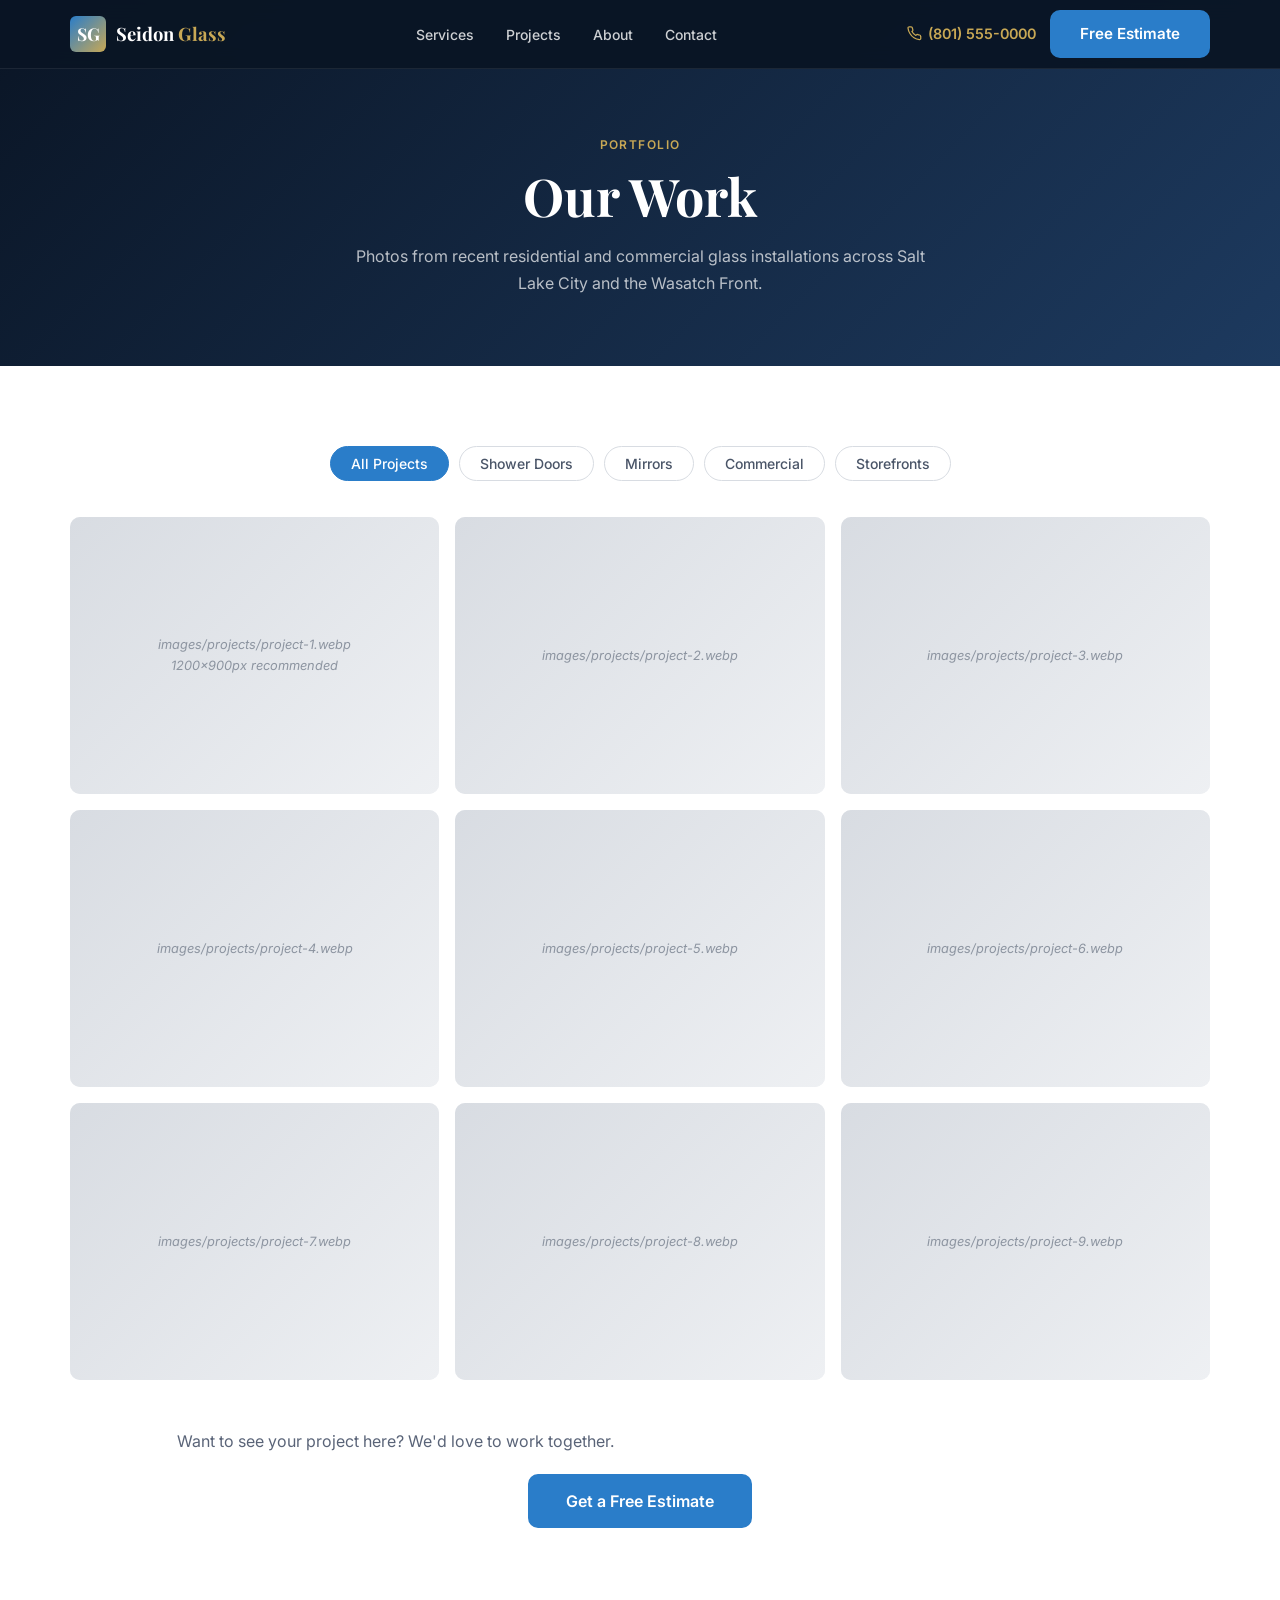
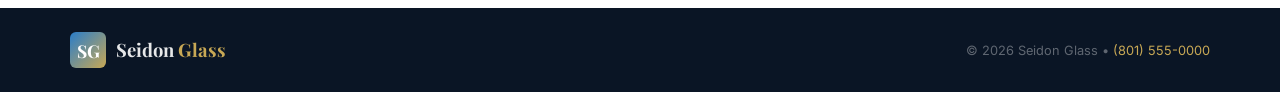
==== projects/index.html @ 1da5432d "reconnect repot" ====
<!DOCTYPE html>
<html lang="en">
<head>
  <meta charset="UTF-8">
  <meta name="viewport" content="width=device-width, initial-scale=1.0">
  <title>Project Gallery | Glass Installation Photos | Seidon Glass Salt Lake City</title>
  <meta name="description" content="Browse Seidon Glass project photos — frameless shower doors, mirrors, commercial glazing, and storefront installations across Salt Lake City and the Wasatch Front.">
  <link rel="canonical" href="https://www.seidonglass.com/projects/">
  <link rel="preconnect" href="https://fonts.googleapis.com">
  <link rel="preconnect" href="https://fonts.gstatic.com" crossorigin>
  <link href="https://fonts.googleapis.com/css2?family=Playfair+Display:wght@700&family=Inter:wght@400;500;600&display=swap" rel="stylesheet">
  <link rel="stylesheet" href="../css/style.css">
  <style>
    .filter-bar {
      display: flex;
      flex-wrap: wrap;
      gap: 10px;
      margin-bottom: 36px;
      justify-content: center;
    }
    .filter-btn {
      padding: 8px 20px;
      border-radius: 40px;
      border: 1.5px solid var(--gray-200);
      background: transparent;
      font-family: var(--font-body);
      font-size: .875rem;
      font-weight: 500;
      color: var(--gray-600);
      cursor: pointer;
      transition: all .2s;
    }
    .filter-btn.active,
    .filter-btn:hover {
      background: var(--sky);
      border-color: var(--sky);
      color: var(--white);
    }
    .gallery-page-item .gallery-placeholder {
      position: absolute;
      inset: 0;
      background: linear-gradient(135deg, var(--gray-200) 0%, var(--gray-100) 100%);
      display: flex;
      align-items: center;
      justify-content: center;
      color: var(--gray-400);
      font-size: .8rem;
      font-style: italic;
      text-align: center;
      padding: 8px;
    }
    .gallery-page-item { position: relative; }
    .gallery-page-item:hover .gallery-page-overlay { opacity: 1; }
    .gallery-page-overlay {
      position: absolute;
      inset: 0;
      background: linear-gradient(to top, rgba(10,21,37,.75) 0%, transparent 60%);
      opacity: 0;
      transition: opacity .3s;
      display: flex;
      flex-direction: column;
      justify-content: flex-end;
      padding: 16px;
    }
    .gallery-page-overlay strong {
      color: var(--white);
      font-size: .9rem;
      display: block;
    }
    .gallery-page-overlay span {
      color: rgba(255,255,255,.65);
      font-size: .78rem;
    }
  </style>
</head>
<body>

  <header id="header">
    <div class="container">
      <nav class="nav-inner">
        <a href="../index.html" class="logo" aria-label="Seidon Glass Home">
          <div class="logo-mark">SG</div>
          <span class="logo-text">Seidon <span>Glass</span></span>
        </a>
        <ul class="nav-links" role="list">
          <li><a href="../services/index.html">Services</a></li>
          <li><a href="index.html">Projects</a></li>
          <li><a href="../about.html">About</a></li>
          <li><a href="../contact.html">Contact</a></li>
        </ul>
        <div class="nav-cta">
          <a class="nav-phone" href="tel:8015550000">
            <svg viewBox="0 0 24 24" fill="none" stroke="currentColor" stroke-width="2" stroke-linecap="round" stroke-linejoin="round" aria-hidden="true"><path d="M22 16.92v3a2 2 0 01-2.18 2 19.79 19.79 0 01-8.63-3.07A19.5 19.5 0 014.69 12a19.79 19.79 0 01-3.07-8.67A2 2 0 013.6 1.27h3a2 2 0 012 1.72c.127.96.362 1.903.7 2.81a2 2 0 01-.45 2.11L7.91 8.81a16 16 0 006.29 6.29l.91-.95a2 2 0 012.11-.45c.907.338 1.85.573 2.81.7a2 2 0 011.72 2.02z"/></svg>
            (801) 555-0000
          </a>
          <a href="../index.html#estimate" class="btn btn-primary">Free Estimate</a>
        </div>
        <button class="hamburger" aria-label="Open menu"><span></span><span></span><span></span></button>
      </nav>
      <nav class="mobile-menu" aria-label="Mobile navigation">
        <a href="../services/index.html">Services</a>
        <a href="index.html">Projects</a>
        <a href="../about.html">About</a>
        <a href="../contact.html">Contact</a>
        <a href="tel:8015550000" class="btn btn-gold">(801) 555-0000</a>
        <a href="../index.html#estimate" class="btn btn-primary">Request Free Estimate</a>
      </nav>
    </div>
  </header>

  <section class="page-hero">
    <div class="container">
      <span class="eyebrow">Portfolio</span>
      <h1>Our Work</h1>
      <p>Photos from recent residential and commercial glass installations across Salt Lake City and the Wasatch Front.</p>
    </div>
  </section>

  <section class="section">
    <div class="container">

      <!-- Filter buttons — add JS to filter by category if desired -->
      <div class="filter-bar" role="group" aria-label="Filter projects by type">
        <button class="filter-btn active">All Projects</button>
        <button class="filter-btn">Shower Doors</button>
        <button class="filter-btn">Mirrors</button>
        <button class="filter-btn">Commercial</button>
        <button class="filter-btn">Storefronts</button>
      </div>

      <!--
        HOW TO ADD PHOTOS:
        1. Take good photos of your completed work (natural light, landscape orientation)
        2. Resize to max 1200px wide and save as .webp (free tool: squoosh.app)
        3. Drop files into images/projects/ folder
        4. Replace the <div class="gallery-placeholder"> inside each .gallery-page-item
           with: <img src="../images/projects/your-photo.webp" alt="Descriptive alt text" loading="lazy">
        5. Update the overlay text with the project name and location
      -->

      <div class="gallery-page-grid">

        <div class="gallery-page-item">
          <div class="gallery-placeholder">images/projects/project-1.webp<br>1200×900px recommended</div>
          <div class="gallery-page-overlay">
            <strong>Frameless Shower — New Build</strong>
            <span>Sandy, UT</span>
          </div>
        </div>

        <div class="gallery-page-item">
          <div class="gallery-placeholder">images/projects/project-2.webp</div>
          <div class="gallery-page-overlay">
            <strong>Commercial Storefront</strong>
            <span>Salt Lake City, UT</span>
          </div>
        </div>

        <div class="gallery-page-item">
          <div class="gallery-placeholder">images/projects/project-3.webp</div>
          <div class="gallery-page-overlay">
            <strong>Vanity Mirror Installation</strong>
            <span>Draper, UT</span>
          </div>
        </div>

        <div class="gallery-page-item">
          <div class="gallery-placeholder">images/projects/project-4.webp</div>
          <div class="gallery-page-overlay">
            <strong>Semi-Frameless Enclosure</strong>
            <span>South Jordan, UT</span>
          </div>
        </div>

        <div class="gallery-page-item">
          <div class="gallery-placeholder">images/projects/project-5.webp</div>
          <div class="gallery-page-overlay">
            <strong>Office Glass Partition</strong>
            <span>Murray, UT</span>
          </div>
        </div>

        <div class="gallery-page-item">
          <div class="gallery-placeholder">images/projects/project-6.webp</div>
          <div class="gallery-page-overlay">
            <strong>Window Replacement</strong>
            <span>West Valley City, UT</span>
          </div>
        </div>

        <div class="gallery-page-item">
          <div class="gallery-placeholder">images/projects/project-7.webp</div>
          <div class="gallery-page-overlay">
            <strong>Neo-Angle Shower</strong>
            <span>Midvale, UT</span>
          </div>
        </div>

        <div class="gallery-page-item">
          <div class="gallery-placeholder">images/projects/project-8.webp</div>
          <div class="gallery-page-overlay">
            <strong>Production Home Mirrors</strong>
            <span>Herriman, UT</span>
          </div>
        </div>

        <div class="gallery-page-item">
          <div class="gallery-placeholder">images/projects/project-9.webp</div>
          <div class="gallery-page-overlay">
            <strong>Retail Entrance Glazing</strong>
            <span>Salt Lake City, UT</span>
          </div>
        </div>

      </div>

      <div style="text-align: center; margin-top: 48px;">
        <p style="color: var(--text-muted); margin-bottom: 20px;">Want to see your project here? We'd love to work together.</p>
        <a href="../index.html#estimate" class="btn btn-primary btn-lg">Get a Free Estimate</a>
      </div>

    </div>
  </section>

  <footer>
    <div class="container">
      <div class="footer-bottom" style="padding: 24px 0; border: none;">
        <a href="../index.html" class="logo">
          <div class="logo-mark">SG</div>
          <span class="logo-text" style="color:rgba(255,255,255,.9);">Seidon <span>Glass</span></span>
        </a>
        <span style="color:rgba(255,255,255,.35);">&copy; <script>document.write(new Date().getFullYear())</script> Seidon Glass &bull; <a href="tel:8015550000" style="color:var(--gold)">(801) 555-0000</a></span>
      </div>
    </div>
  </footer>

  <div class="sticky-cta">
    <a href="tel:8015550000" class="cta-call">Call Now</a>
    <a href="../index.html#estimate" class="cta-quote">Free Estimate</a>
  </div>

  <script src="../js/main.js" defer></script>
</body>
</html>
---- css/style.css ----
/* =============================================
   SEIDON GLASS — style.css
   Edit variables at the top to change colors/fonts globally
   ============================================= */

/* --- DESIGN TOKENS --- */
:root {
  --navy:       #0f1f35;
  --navy-dark:  #0a1525;
  --steel:      #1d3a5f;
  --sky:        #2a7dc9;
  --sky-light:  #e8f2fc;
  --gold:       #c8a855;
  --gold-light: #f5eed9;
  --white:      #ffffff;
  --off-white:  #f7f8fa;
  --gray-100:   #eef0f3;
  --gray-200:   #d8dce2;
  --gray-400:   #8c94a0;
  --gray-600:   #4a5568;
  --gray-800:   #1a202c;
  --text:       #1a202c;
  --text-muted: #5a6478;

  --font-heading: 'Playfair Display', Georgia, serif;
  --font-body:    'Inter', system-ui, sans-serif;

  --shadow-sm: 0 1px 3px rgba(0,0,0,.08), 0 1px 2px rgba(0,0,0,.06);
  --shadow-md: 0 4px 16px rgba(0,0,0,.10);
  --shadow-lg: 0 8px 32px rgba(0,0,0,.14);

  --radius-sm: 6px;
  --radius:    10px;
  --radius-lg: 16px;

  --max-w: 1180px;
  --section-pad: 80px;
}

/* --- RESET & BASE --- */
*, *::before, *::after { box-sizing: border-box; margin: 0; padding: 0; }
html { scroll-behavior: smooth; font-size: 16px; }
body {
  font-family: var(--font-body);
  color: var(--text);
  background: var(--white);
  line-height: 1.65;
  -webkit-font-smoothing: antialiased;
}
img { display: block; max-width: 100%; }
a { color: inherit; text-decoration: none; }
ul { list-style: none; }

/* --- TYPOGRAPHY --- */
h1,h2,h3,h4 { font-family: var(--font-heading); line-height: 1.2; }
h1 { font-size: clamp(2rem, 5vw, 3.25rem); }
h2 { font-size: clamp(1.6rem, 3.5vw, 2.4rem); }
h3 { font-size: clamp(1.15rem, 2.5vw, 1.4rem); }
p  { max-width: 65ch; }

/* --- LAYOUT HELPERS --- */
.container { width: 100%; max-width: var(--max-w); margin: 0 auto; padding: 0 20px; }
.section    { padding: var(--section-pad) 0; }
.section-alt { background: var(--off-white); }
.text-center { text-align: center; }
.text-center p { margin: 0 auto; }

.eyebrow {
  display: inline-block;
  font-family: var(--font-body);
  font-size: .75rem;
  font-weight: 600;
  letter-spacing: .12em;
  text-transform: uppercase;
  color: var(--sky);
  margin-bottom: 10px;
}

.section-title { margin-bottom: 14px; }
.section-intro  { color: var(--text-muted); font-size: 1.05rem; margin-bottom: 48px; }

/* --- BUTTONS --- */
.btn {
  display: inline-flex;
  align-items: center;
  gap: 8px;
  font-family: var(--font-body);
  font-size: .95rem;
  font-weight: 600;
  padding: 14px 28px;
  border-radius: var(--radius);
  cursor: pointer;
  transition: all .2s ease;
  border: 2px solid transparent;
  line-height: 1;
  white-space: nowrap;
}
.btn-primary {
  background: var(--sky);
  color: var(--white);
  border-color: var(--sky);
}
.btn-primary:hover {
  background: #1f6bb0;
  border-color: #1f6bb0;
  transform: translateY(-1px);
  box-shadow: var(--shadow-md);
}
.btn-outline {
  background: transparent;
  color: var(--white);
  border-color: rgba(255,255,255,.6);
}
.btn-outline:hover {
  background: rgba(255,255,255,.12);
  border-color: var(--white);
}
.btn-gold {
  background: var(--gold);
  color: var(--navy-dark);
  border-color: var(--gold);
}
.btn-gold:hover {
  background: #b8943a;
  border-color: #b8943a;
  transform: translateY(-1px);
  box-shadow: var(--shadow-md);
}
.btn-lg { padding: 17px 36px; font-size: 1rem; }

/* --- HEADER / NAV --- */
#header {
  position: fixed;
  top: 0; left: 0; right: 0;
  z-index: 1000;
  background: rgba(10,21,37,.96);
  backdrop-filter: blur(10px);
  border-bottom: 1px solid rgba(255,255,255,.08);
  transition: box-shadow .3s;
}
#header.scrolled { box-shadow: var(--shadow-lg); }

.nav-inner {
  display: flex;
  align-items: center;
  justify-content: space-between;
  height: 68px;
  gap: 24px;
}

.logo {
  display: flex;
  align-items: center;
  gap: 10px;
  flex-shrink: 0;
}
.logo-mark {
  width: 36px; height: 36px;
  background: linear-gradient(135deg, var(--sky) 0%, var(--gold) 100%);
  border-radius: var(--radius-sm);
  display: flex;
  align-items: center;
  justify-content: center;
  font-family: var(--font-heading);
  font-size: 1.1rem;
  font-weight: 700;
  color: var(--white);
}
.logo-text {
  font-family: var(--font-heading);
  font-size: 1.15rem;
  color: var(--white);
  font-weight: 700;
}
.logo-text span { color: var(--gold); }

.nav-links {
  display: flex;
  align-items: center;
  gap: 4px;
}
.nav-links a {
  color: rgba(255,255,255,.8);
  font-size: .875rem;
  font-weight: 500;
  padding: 8px 14px;
  border-radius: var(--radius-sm);
  transition: color .2s, background .2s;
}
.nav-links a:hover { color: var(--white); background: rgba(255,255,255,.08); }

.nav-cta {
  display: flex;
  align-items: center;
  gap: 14px;
  flex-shrink: 0;
}
.nav-phone {
  color: var(--gold);
  font-weight: 600;
  font-size: .9rem;
  display: flex;
  align-items: center;
  gap: 6px;
}
.nav-phone svg { width: 15px; height: 15px; }

.hamburger {
  display: none;
  background: none;
  border: none;
  cursor: pointer;
  padding: 8px;
  flex-direction: column;
  gap: 5px;
}
.hamburger span {
  display: block;
  width: 24px;
  height: 2px;
  background: var(--white);
  border-radius: 2px;
  transition: all .3s;
}
.hamburger.open span:nth-child(1) { transform: translateY(7px) rotate(45deg); }
.hamburger.open span:nth-child(2) { opacity: 0; }
.hamburger.open span:nth-child(3) { transform: translateY(-7px) rotate(-45deg); }

.mobile-menu {
  display: none;
  flex-direction: column;
  background: var(--navy-dark);
  border-top: 1px solid rgba(255,255,255,.08);
  padding: 16px 20px 24px;
  gap: 4px;
}
.mobile-menu.open { display: flex; }
.mobile-menu a {
  color: rgba(255,255,255,.85);
  font-size: 1rem;
  font-weight: 500;
  padding: 12px 8px;
  border-bottom: 1px solid rgba(255,255,255,.06);
}
.mobile-menu a:last-child { border: none; }
.mobile-menu .btn { margin-top: 12px; justify-content: center; }

/* --- HERO --- */
#hero {
  position: relative;
  min-height: 100svh;
  display: flex;
  align-items: center;
  overflow: hidden;
  background: var(--navy-dark);
}

.hero-bg {
  position: absolute;
  inset: 0;
  background:
    linear-gradient(
      135deg,
      rgba(10,21,37,.95) 0%,
      rgba(15,31,53,.75) 45%,
      rgba(10,21,37,.50) 100%
    );
  z-index: 1;
}
.hero-bg-img {
  position: absolute;
  inset: 0;
  background-image: url('../images/hero.webp');
  background-size: cover;
  background-position: 40% 35%;
}
/* Fallback gradient if no hero image is uploaded yet */
.hero-bg-img.no-image {
  background: linear-gradient(135deg, var(--navy-dark) 0%, var(--steel) 100%);
}
/* Decorative glass-reflection lines */
.hero-bg::after {
  content: '';
  position: absolute;
  inset: 0;
  background:
    repeating-linear-gradient(
      -55deg,
      transparent,
      transparent 120px,
      rgba(42,125,201,.04) 120px,
      rgba(42,125,201,.04) 122px
    );
}

.hero-content {
  position: relative;
  z-index: 2;
  padding: 120px 0 80px;
  width: 100%;
}

.hero-badge {
  display: inline-flex;
  align-items: center;
  gap: 8px;
  background: rgba(42,125,201,.2);
  border: 1px solid rgba(42,125,201,.4);
  color: #80bdf0;
  font-size: .78rem;
  font-weight: 600;
  letter-spacing: .1em;
  text-transform: uppercase;
  padding: 6px 14px;
  border-radius: 40px;
  margin-bottom: 24px;
}
.hero-badge-dot {
  width: 6px; height: 6px;
  background: var(--sky);
  border-radius: 50%;
  animation: pulse 2s ease-in-out infinite;
}
@keyframes pulse { 0%,100% { opacity:1; } 50% { opacity:.4; } }

.hero-headline {
  color: var(--white);
  margin-bottom: 20px;
  max-width: 720px;
}
.hero-headline em {
  font-style: normal;
  background: linear-gradient(90deg, var(--sky) 0%, var(--gold) 100%);
  -webkit-background-clip: text;
  -webkit-text-fill-color: transparent;
  background-clip: text;
}

.hero-sub {
  color: rgba(255,255,255,.72);
  font-size: 1.1rem;
  max-width: 560px;
  margin-bottom: 36px;
  line-height: 1.7;
}

.hero-actions {
  display: flex;
  flex-wrap: wrap;
  gap: 14px;
  margin-bottom: 56px;
}

.hero-trust {
  display: flex;
  flex-wrap: wrap;
  gap: 28px;
  align-items: center;
}
.trust-item {
  display: flex;
  align-items: center;
  gap: 8px;
  color: rgba(255,255,255,.65);
  font-size: .85rem;
}
.trust-item svg { width: 16px; height: 16px; color: var(--gold); flex-shrink: 0; }
.trust-divider { width: 1px; height: 20px; background: rgba(255,255,255,.2); }

/* --- SERVICES GRID --- */
.services-grid {
  display: grid;
  grid-template-columns: repeat(auto-fit, minmax(280px, 1fr));
  gap: 24px;
}

.service-card {
  background: var(--white);
  border: 1px solid var(--gray-200);
  border-radius: var(--radius-lg);
  padding: 32px 28px;
  transition: all .25s ease;
  position: relative;
  overflow: hidden;
}
.service-card::before {
  content: '';
  position: absolute;
  top: 0; left: 0; right: 0;
  height: 3px;
  background: linear-gradient(90deg, var(--sky), var(--gold));
  transform: scaleX(0);
  transform-origin: left;
  transition: transform .3s ease;
}
.service-card:hover {
  border-color: var(--sky);
  box-shadow: var(--shadow-md);
  transform: translateY(-3px);
}
.service-card:hover::before { transform: scaleX(1); }

.service-icon {
  width: 52px; height: 52px;
  background: var(--sky-light);
  border-radius: var(--radius);
  display: flex;
  align-items: center;
  justify-content: center;
  margin-bottom: 20px;
}
.service-icon svg { width: 26px; height: 26px; color: var(--sky); }

.service-card h3 { margin-bottom: 10px; color: var(--navy); }
.service-card p  { font-size: .92rem; color: var(--text-muted); margin-bottom: 20px; max-width: 100%; }
.service-link {
  font-size: .875rem;
  font-weight: 600;
  color: var(--sky);
  display: inline-flex;
  align-items: center;
  gap: 5px;
  transition: gap .2s;
}
.service-link:hover { gap: 9px; }
.service-link svg { width: 14px; height: 14px; }

/* --- SOCIAL PROOF / TRUST BAR --- */
.trust-bar {
  background: var(--navy);
  padding: 48px 0;
}
.trust-stats {
  display: grid;
  grid-template-columns: repeat(auto-fit, minmax(160px, 1fr));
  gap: 20px;
  text-align: center;
}
.stat-number {
  font-family: var(--font-heading);
  font-size: 2.6rem;
  color: var(--gold);
  line-height: 1;
  margin-bottom: 6px;
}
.stat-label {
  font-size: .82rem;
  font-weight: 500;
  letter-spacing: .06em;
  text-transform: uppercase;
  color: rgba(255,255,255,.6);
}
.stat-divider { width: 1px; background: rgba(255,255,255,.12); }

/* --- WHY CHOOSE US --- */
.why-grid {
  display: grid;
  grid-template-columns: 1fr 1fr;
  gap: 48px;
  align-items: center;
}
.why-image {
  border-radius: var(--radius-lg);
  overflow: hidden;
  box-shadow: var(--shadow-lg);
  background: var(--gray-100);
  aspect-ratio: 4/3;
  position: relative;
}
.why-image-placeholder {
  position: absolute;
  inset: 0;
  background: linear-gradient(135deg, var(--steel) 0%, var(--navy) 100%);
  display: flex;
  align-items: center;
  justify-content: center;
  color: rgba(255,255,255,.3);
  font-size: .85rem;
  font-style: italic;
}
.why-list { display: flex; flex-direction: column; gap: 24px; }
.why-item { display: flex; gap: 16px; align-items: flex-start; }
.why-item-icon {
  width: 44px; height: 44px;
  background: var(--sky-light);
  border-radius: var(--radius);
  display: flex;
  align-items: center;
  justify-content: center;
  flex-shrink: 0;
}
.why-item-icon svg { width: 22px; height: 22px; color: var(--sky); }
.why-item h4 { font-family: var(--font-heading); margin-bottom: 4px; font-size: 1rem; color: var(--navy); }
.why-item p  { font-size: .9rem; color: var(--text-muted); max-width: 100%; }

/* --- PROJECT GALLERY PREVIEW --- */
.gallery-grid {
  display: grid;
  grid-template-columns: repeat(3, 1fr);
  grid-template-rows: auto auto;
  gap: 12px;
}
.gallery-item {
  border-radius: var(--radius);
  overflow: hidden;
  background: var(--gray-200);
  aspect-ratio: 4/3;
  position: relative;
}
.gallery-item:first-child {
  grid-column: span 2;
  aspect-ratio: 16/9;
}
.gallery-item img {
  width: 100%; height: 100%;
  object-fit: cover;
  transition: transform .5s ease;
}
.gallery-item:hover img { transform: scale(1.04); }
.gallery-overlay {
  position: absolute;
  inset: 0;
  background: linear-gradient(to top, rgba(10,21,37,.7) 0%, transparent 50%);
  opacity: 0;
  transition: opacity .3s;
  display: flex;
  align-items: flex-end;
  padding: 16px;
}
.gallery-item:hover .gallery-overlay { opacity: 1; }
.gallery-overlay span {
  color: var(--white);
  font-size: .85rem;
  font-weight: 500;
}
/* Placeholder for gallery items without real photos */
.gallery-placeholder {
  position: absolute;
  inset: 0;
  background: linear-gradient(135deg, var(--gray-200) 0%, var(--gray-100) 100%);
  display: flex;
  align-items: center;
  justify-content: center;
  color: var(--gray-400);
  font-size: .8rem;
  font-style: italic;
}

/* --- TESTIMONIALS --- */
.testimonials-grid {
  display: grid;
  grid-template-columns: repeat(auto-fit, minmax(300px, 1fr));
  gap: 24px;
}
.testimonial-card {
  background: var(--white);
  border: 1px solid var(--gray-200);
  border-radius: var(--radius-lg);
  padding: 28px 26px;
  position: relative;
}
.testimonial-card::before {
  content: '"';
  position: absolute;
  top: 16px; right: 22px;
  font-family: var(--font-heading);
  font-size: 5rem;
  line-height: 1;
  color: var(--sky-light);
}
.stars {
  display: flex;
  gap: 3px;
  margin-bottom: 14px;
}
.stars svg { width: 16px; height: 16px; color: var(--gold); fill: var(--gold); }
.testimonial-text {
  font-size: .95rem;
  color: var(--gray-600);
  line-height: 1.7;
  margin-bottom: 20px;
  font-style: italic;
}
.testimonial-author {
  display: flex;
  align-items: center;
  gap: 12px;
}
.author-avatar {
  width: 42px; height: 42px;
  border-radius: 50%;
  background: var(--sky-light);
  display: flex;
  align-items: center;
  justify-content: center;
  font-family: var(--font-heading);
  font-size: .95rem;
  font-weight: 700;
  color: var(--steel);
  flex-shrink: 0;
}
.author-name  { font-weight: 600; font-size: .9rem; color: var(--navy); }
.author-title { font-size: .8rem; color: var(--text-muted); }

/* --- CTA BANNER --- */
.cta-section {
  background: linear-gradient(135deg, var(--navy) 0%, var(--steel) 100%);
  padding: 80px 0;
  text-align: center;
  position: relative;
  overflow: hidden;
}
.cta-section::before {
  content: '';
  position: absolute;
  inset: 0;
  background: repeating-linear-gradient(
    -55deg,
    transparent,
    transparent 80px,
    rgba(255,255,255,.015) 80px,
    rgba(255,255,255,.015) 81px
  );
}
.cta-section h2 { color: var(--white); margin-bottom: 14px; position: relative; z-index: 1; }
.cta-section p  { color: rgba(255,255,255,.7); max-width: 540px; margin: 0 auto 36px; position: relative; z-index: 1; }
.cta-actions {
  display: flex;
  justify-content: center;
  flex-wrap: wrap;
  gap: 14px;
  position: relative;
  z-index: 1;
}

/* --- CONTACT FORM --- */
.contact-grid {
  display: grid;
  grid-template-columns: 1fr 1.4fr;
  gap: 56px;
  align-items: start;
}
.contact-info { display: flex; flex-direction: column; gap: 28px; }
.contact-info h2 { margin-bottom: 4px; }
.contact-info > p { color: var(--text-muted); }
.contact-detail {
  display: flex;
  align-items: flex-start;
  gap: 14px;
}
.contact-detail-icon {
  width: 44px; height: 44px;
  background: var(--sky-light);
  border-radius: var(--radius);
  display: flex;
  align-items: center;
  justify-content: center;
  flex-shrink: 0;
}
.contact-detail-icon svg { width: 20px; height: 20px; color: var(--sky); }
.contact-detail strong { display: block; font-size: .85rem; margin-bottom: 2px; color: var(--navy); }
.contact-detail span   { font-size: .95rem; color: var(--text-muted); }
.contact-detail a      { color: var(--sky); }

.form-card {
  background: var(--white);
  border: 1px solid var(--gray-200);
  border-radius: var(--radius-lg);
  padding: 36px;
  box-shadow: var(--shadow-md);
}
.form-card h3 { margin-bottom: 6px; color: var(--navy); }
.form-card > p { font-size: .9rem; color: var(--text-muted); margin-bottom: 28px; }

.form-row { display: grid; grid-template-columns: 1fr 1fr; gap: 16px; }
.form-group { display: flex; flex-direction: column; gap: 6px; margin-bottom: 16px; }
.form-group label { font-size: .85rem; font-weight: 600; color: var(--gray-800); }
.form-group input,
.form-group select,
.form-group textarea {
  border: 1.5px solid var(--gray-200);
  border-radius: var(--radius-sm);
  padding: 11px 14px;
  font-family: var(--font-body);
  font-size: .95rem;
  color: var(--text);
  background: var(--white);
  transition: border-color .2s, box-shadow .2s;
  width: 100%;
  -webkit-appearance: none;
  appearance: none;
}
.form-group select {
  background-image: url("data:image/svg+xml,%3Csvg xmlns='http://www.w3.org/2000/svg' viewBox='0 0 20 20' fill='%238c94a0'%3E%3Cpath fill-rule='evenodd' d='M5.23 7.21a.75.75 0 011.06.02L10 11.168l3.71-3.938a.75.75 0 111.08 1.04l-4.25 4.5a.75.75 0 01-1.08 0l-4.25-4.5a.75.75 0 01.02-1.06z'/%3E%3C/svg%3E");
  background-repeat: no-repeat;
  background-position: right 12px center;
  background-size: 18px;
  padding-right: 36px;
}
.form-group input:focus,
.form-group select:focus,
.form-group textarea:focus {
  outline: none;
  border-color: var(--sky);
  box-shadow: 0 0 0 3px rgba(42,125,201,.15);
}
.form-group textarea { resize: vertical; min-height: 100px; }
.form-submit {
  width: 100%;
  justify-content: center;
  border: none;
  margin-top: 4px;
}
.form-note {
  text-align: center;
  font-size: .8rem;
  color: var(--text-muted);
  margin-top: 12px;
}
.form-success {
  display: none;
  text-align: center;
  padding: 20px;
  background: #edf7f0;
  border: 1px solid #a3d9b1;
  border-radius: var(--radius);
  color: #1a6b38;
  font-size: .95rem;
  font-weight: 500;
  margin-top: 16px;
}

/* --- FOOTER --- */
footer {
  background: var(--navy-dark);
  color: rgba(255,255,255,.7);
}
.footer-top {
  padding: 56px 0 40px;
  display: grid;
  grid-template-columns: 1.5fr 1fr 1fr 1fr;
  gap: 40px;
}
.footer-brand { max-width: 280px; }
.footer-brand .logo { margin-bottom: 14px; }
.footer-brand p { font-size: .875rem; line-height: 1.7; color: rgba(255,255,255,.55); }
.footer-brand .footer-phone {
  display: inline-flex;
  align-items: center;
  gap: 6px;
  color: var(--gold);
  font-weight: 600;
  font-size: .95rem;
  margin-top: 14px;
}
.footer-col h4 {
  font-family: var(--font-body);
  font-size: .8rem;
  font-weight: 700;
  letter-spacing: .1em;
  text-transform: uppercase;
  color: rgba(255,255,255,.4);
  margin-bottom: 16px;
}
.footer-col ul { display: flex; flex-direction: column; gap: 10px; }
.footer-col a {
  font-size: .875rem;
  color: rgba(255,255,255,.6);
  transition: color .2s;
}
.footer-col a:hover { color: var(--white); }
.footer-bottom {
  border-top: 1px solid rgba(255,255,255,.08);
  padding: 20px 0;
  display: flex;
  justify-content: space-between;
  align-items: center;
  gap: 16px;
  flex-wrap: wrap;
  font-size: .8rem;
  color: rgba(255,255,255,.35);
}
.footer-nap { font-size: .78rem; color: rgba(255,255,255,.35); }

/* --- SERVICE PAGES --- */
.page-hero {
  background: linear-gradient(135deg, var(--navy-dark) 0%, var(--steel) 100%);
  padding: 130px 0 70px;
  text-align: center;
}
.page-hero .eyebrow { color: var(--gold); }
.page-hero h1 { color: var(--white); margin-bottom: 16px; }
.page-hero p  { color: rgba(255,255,255,.7); max-width: 580px; margin: 0 auto; }

.service-detail-grid {
  display: grid;
  grid-template-columns: 1fr 1fr;
  gap: 56px;
  align-items: start;
}
.service-feature-list { display: flex; flex-direction: column; gap: 12px; }
.service-feature-list li {
  display: flex;
  align-items: center;
  gap: 10px;
  font-size: .95rem;
  color: var(--text-muted);
}
.service-feature-list li::before {
  content: '';
  width: 8px; height: 8px;
  background: var(--sky);
  border-radius: 50%;
  flex-shrink: 0;
}

/* --- GALLERY PAGE --- */
.gallery-page-grid {
  display: grid;
  grid-template-columns: repeat(auto-fit, minmax(300px, 1fr));
  gap: 16px;
}
.gallery-page-item {
  border-radius: var(--radius);
  overflow: hidden;
  aspect-ratio: 4/3;
  background: var(--gray-100);
}
.gallery-page-item img { width: 100%; height: 100%; object-fit: cover; }

/* --- STICKY PHONE BAR (mobile) --- */
.sticky-cta {
  display: none;
  position: fixed;
  bottom: 0; left: 0; right: 0;
  background: var(--navy);
  border-top: 1px solid rgba(255,255,255,.1);
  padding: 12px 16px;
  z-index: 900;
  gap: 10px;
}
.sticky-cta a {
  flex: 1;
  display: flex;
  align-items: center;
  justify-content: center;
  gap: 7px;
  padding: 13px;
  border-radius: var(--radius-sm);
  font-weight: 600;
  font-size: .9rem;
}
.sticky-cta .cta-call {
  background: var(--sky);
  color: var(--white);
}
.sticky-cta .cta-quote {
  background: transparent;
  border: 1.5px solid rgba(255,255,255,.3);
  color: var(--white);
}

/* === RESPONSIVE === */
@media (max-width: 900px) {
  :root { --section-pad: 60px; }
  .nav-links { display: none; }
  .hamburger { display: flex; }
  .nav-cta .btn { display: none; }
  .why-grid  { grid-template-columns: 1fr; }
  .why-image { aspect-ratio: 16/9; }
  .contact-grid { grid-template-columns: 1fr; gap: 36px; }
  .footer-top { grid-template-columns: 1fr 1fr; }
  .gallery-grid { grid-template-columns: 1fr 1fr; }
  .gallery-item:first-child { grid-column: span 2; }
  .service-detail-grid { grid-template-columns: 1fr; }
  .sticky-cta { display: flex; }
  body { padding-bottom: 70px; }
}
@media (max-width: 600px) {
  .form-row { grid-template-columns: 1fr; }
  .form-card { padding: 24px 18px; }
  .gallery-grid { grid-template-columns: 1fr; }
  .gallery-item:first-child { grid-column: span 1; aspect-ratio: 4/3; }
  .footer-top { grid-template-columns: 1fr; }
  .footer-bottom { flex-direction: column; text-align: center; }
  .hero-actions .btn { width: 100%; justify-content: center; }
  .hero-trust { gap: 16px; }
  .trust-divider { display: none; }
  .stat-divider { display: none; }
  .trust-stats { grid-template-columns: 1fr 1fr; }
}
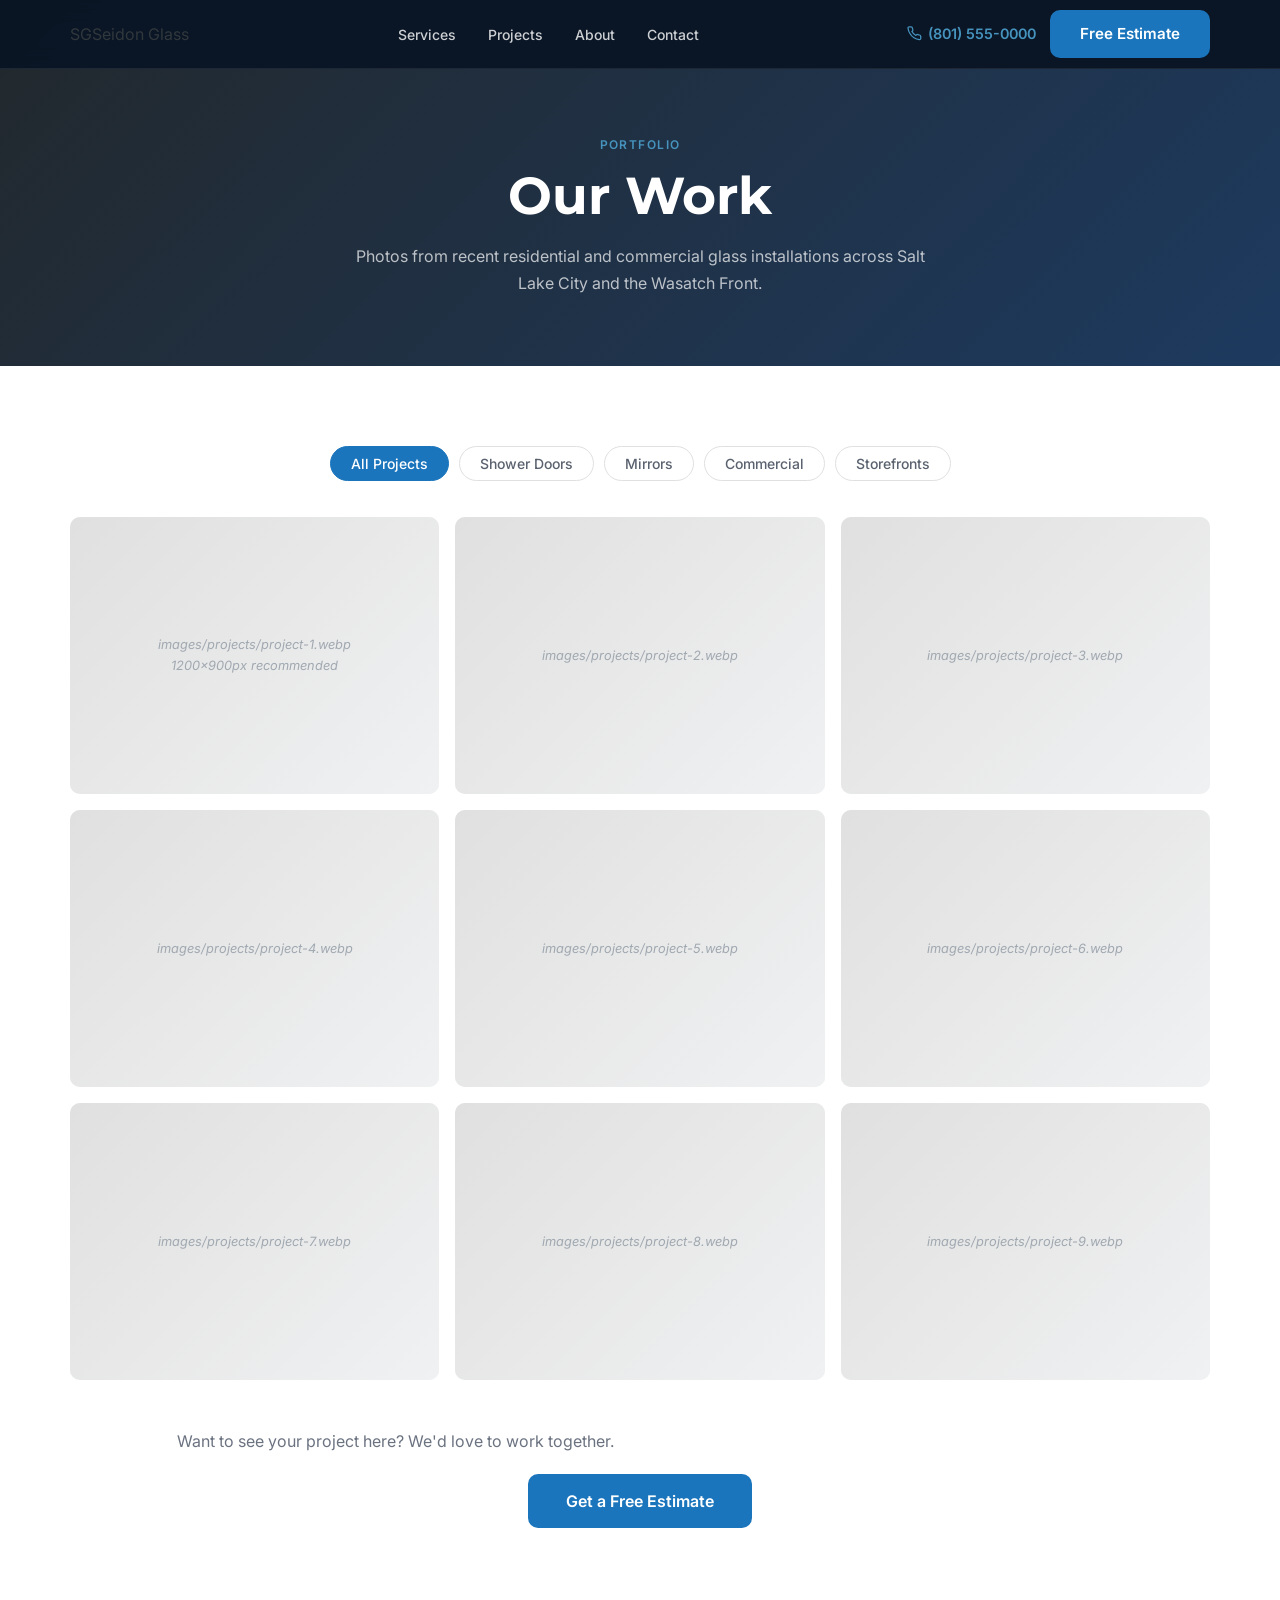
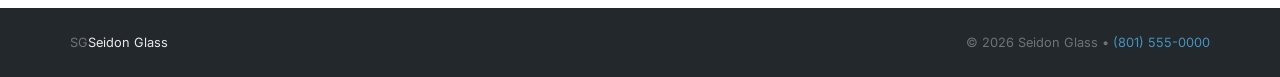
==== commit bbddd21c: "updated root brand colors and fonts" ====
--- a/projects/index.html
+++ b/projects/index.html
@@ -8,8 +8,7 @@
   <link rel="canonical" href="https://www.seidonglass.com/projects/">
   <link rel="preconnect" href="https://fonts.googleapis.com">
   <link rel="preconnect" href="https://fonts.gstatic.com" crossorigin>
-  <link href="https://fonts.googleapis.com/css2?family=Playfair+Display:wght@700&family=Inter:wght@400;500;600&display=swap" rel="stylesheet">
-  <link rel="stylesheet" href="../css/style.css">
+<link href="https://fonts.googleapis.com/css2?family=Montserrat:wght@700;800&family=Inter:wght@300;400;500;600&display=swap" rel="stylesheet">  <link rel="stylesheet" href="../css/style.css">
   <style>
     .filter-bar {
       display: flex;
--- a/css/style.css
+++ b/css/style.css
@@ -5,10 +5,10 @@
 
 /* --- DESIGN TOKENS --- */
 :root {
-  --navy:       #0f1f35;
+  /* --navy:       #0f1f35;
   --navy-dark:  #0a1525;
   --steel:      #1d3a5f;
-  --sky:        #2a7dc9;
+  --sky:        #1B75BC;
   --sky-light:  #e8f2fc;
   --gold:       #c8a855;
   --gold-light: #f5eed9;
@@ -16,14 +16,50 @@
   --off-white:  #f7f8fa;
   --gray-100:   #eef0f3;
   --gray-200:   #d8dce2;
-  --gray-400:   #8c94a0;
+  --gray-400:   #E0E0E0;
   --gray-600:   #4a5568;
   --gray-800:   #1a202c;
   --text:       #1a202c;
-  --text-muted: #5a6478;
-
-  --font-heading: 'Playfair Display', Georgia, serif;
+  --text-muted: #5a6478; */
+  
+  /* === SEIDON GLASS BRAND PALETTE === */
+  --navy:       #31383D;   /* was #0f1f35 — your charcoal */
+  --navy-dark:  #22282C;   /* was #0a1525 — darker charcoal */
+  --steel:      #1d3a5f;   /* was #1d3a5f — keep for deep bg use */
+  --sky:        #1B75BC;   /* was #2a7dc9 — your primary blue */
+  --sky-light:  #e8f2f9;   /* was #e8f2fc — pale blue tint */
+  --gold:       #4693BD;   /* was #c8a855 — replaced with secondary blue */
+  --gold-light: #daeaf5;   /* was #f5eed9 — pale secondary blue tint */
+  --white:      #ffffff;
+  --off-white:  #f7f8fa;
+  --gray-100:   #f0f1f2;   /* was #eef0f3 — near same */
+  --gray-200:   #E0E0E0;   /* was #d8dce2 — your brand light gray */
+  --gray-400:   #a0a8b0;   /* was #E0E0E0 — mid gray for borders */
+  --gray-600:   #5a6270;   /* was #4a5568 — muted text */
+  --gray-800:   #31383D;   /* was #1a202c — your charcoal */
+  --text:       #31383D;   /* was #1a202c — your charcoal */
+  --text-muted: #6b7280;   /* was #5a6478 — slightly lighter */
+
+  --font-heading: 'Montserrat', sans-serif;   /* was Playfair Display */
   --font-body:    'Inter', system-ui, sans-serif;
+  /* Fonts */
+
+  --font-heading: "Montserrat", "Avenir Next", "Segoe UI", Arial, sans-serif;
+  --font-body: "Inter", "Segoe UI", Roboto, Helvetica, Arial, sans-serif;
+
+    /* Weights */
+  --fw-regular: 400;
+  --fw-medium: 500;
+  --fw-semibold: 600;
+  --fw-bold: 700;
+
+    /* Type Scale */
+  --fs-display: clamp(3rem, 6vw, 5rem);
+  --fs-h1: clamp(2.5rem, 4vw, 4rem);
+  --fs-h2: clamp(2rem, 3vw, 3rem);
+  --fs-h3: 1.75rem;
+  --fs-body: 1rem;
+  --fs-small: 0.875rem;
 
   --shadow-sm: 0 1px 3px rgba(0,0,0,.08), 0 1px 2px rgba(0,0,0,.06);
   --shadow-md: 0 4px 16px rgba(0,0,0,.10);
@@ -42,6 +78,7 @@
 html { scroll-behavior: smooth; font-size: 16px; }
 body {
   font-family: var(--font-body);
+  font-weight: 400;
   color: var(--text);
   background: var(--white);
   line-height: 1.65;
@@ -53,9 +90,9 @@
 
 /* --- TYPOGRAPHY --- */
 h1,h2,h3,h4 { font-family: var(--font-heading); line-height: 1.2; }
-h1 { font-size: clamp(2rem, 5vw, 3.25rem); }
-h2 { font-size: clamp(1.6rem, 3.5vw, 2.4rem); }
-h3 { font-size: clamp(1.15rem, 2.5vw, 1.4rem); }
+h1 { font-size: clamp(2rem, 5vw, 3.25rem); font-weight: 700;}
+h2 { font-size: clamp(1.6rem, 3.5vw, 2.4rem); font-weight: 700;}
+h3 { font-size: clamp(1.15rem, 2.5vw, 1.4rem); font-weight: 700;}
 p  { max-width: 65ch; }
 
 /* --- LAYOUT HELPERS --- */
@@ -151,28 +188,18 @@
 .logo {
   display: flex;
   align-items: center;
-  gap: 10px;
   flex-shrink: 0;
-}
-.logo-mark {
-  width: 36px; height: 36px;
-  background: linear-gradient(135deg, var(--sky) 0%, var(--gold) 100%);
-  border-radius: var(--radius-sm);
-  display: flex;
-  align-items: center;
-  justify-content: center;
-  font-family: var(--font-heading);
-  font-size: 1.1rem;
-  font-weight: 700;
-  color: var(--white);
-}
-.logo-text {
-  font-family: var(--font-heading);
-  font-size: 1.15rem;
-  color: var(--white);
-  font-weight: 700;
-}
-.logo-text span { color: var(--gold); }
+  text-decoration: none;
+}
+
+.logo-image {
+  height: 48px;
+  width: auto;
+  max-width: 220px;
+  display: block;
+}
+
+
 
 .nav-links {
   display: flex;
@@ -428,7 +455,7 @@
 /* --- SOCIAL PROOF / TRUST BAR --- */
 .trust-bar {
   background: var(--navy);
-  padding: 48px 0;
+  padding: 10px 0;
 }
 .trust-stats {
   display: grid;
@@ -444,11 +471,11 @@
   margin-bottom: 6px;
 }
 .stat-label {
-  font-size: .82rem;
-  font-weight: 500;
-  letter-spacing: .06em;
+  font-size: 0.85rem;
+  line-height: 1.35;
+  letter-spacing: 0.12em;
   text-transform: uppercase;
-  color: rgba(255,255,255,.6);
+  color: rgba(255,255,255,.7);
 }
 .stat-divider { width: 1px; background: rgba(255,255,255,.12); }
 
@@ -574,6 +601,27 @@
   margin-bottom: 14px;
 }
 .stars svg { width: 16px; height: 16px; color: var(--gold); fill: var(--gold); }
+.stat-divider {
+  width: 1px;
+  height: 48px;
+  background: rgba(255,255,255,.15);
+  display: block;
+}
+.stats-grid {
+  display: grid;
+  grid-template-columns: 1fr auto 1fr auto 1fr;
+  align-items: center;
+  text-align: center;
+  gap: 0;
+  padding: 42px 0;
+}
+.stat-number {
+  font-family: var(--font-heading);
+  font-size: clamp(1.6rem, 2.5vw, 2.4rem);
+  color: var(--white);
+  line-height: 1;
+  margin-bottom: 8px;
+}
 .testimonial-text {
   font-size: .95rem;
   color: var(--gray-600);
@@ -769,6 +817,35 @@
   transition: color .2s;
 }
 .footer-col a:hover { color: var(--white); }
+.footer-logo-image {
+    height: 120px;
+    width: auto;
+    display: block;
+}
+.footer-brand {
+    display: flex;
+    align-items: flex-start;
+    padding-right: 2rem;
+}
+.footer-brand {
+  display: flex;
+  flex-direction: column;
+  align-items: flex-start;
+  gap: 1rem;
+}
+
+.footer-brand h3 {
+  font-family: var(--font-heading);
+  font-size: 1.5rem;
+  color: var(--white);
+  margin: 0;
+}
+
+.footer-brand p {
+  font-family: var(--font-body);
+  color: var(--gray-400);
+  margin: 0;
+}
 .footer-bottom {
   border-top: 1px solid rgba(255,255,255,.08);
   padding: 20px 0;
@@ -877,15 +954,94 @@
   body { padding-bottom: 70px; }
 }
 @media (max-width: 600px) {
-  .form-row { grid-template-columns: 1fr; }
-  .form-card { padding: 24px 18px; }
-  .gallery-grid { grid-template-columns: 1fr; }
-  .gallery-item:first-child { grid-column: span 1; aspect-ratio: 4/3; }
-  .footer-top { grid-template-columns: 1fr; }
-  .footer-bottom { flex-direction: column; text-align: center; }
-  .hero-actions .btn { width: 100%; justify-content: center; }
-  .hero-trust { gap: 16px; }
-  .trust-divider { display: none; }
-  .stat-divider { display: none; }
-  .trust-stats { grid-template-columns: 1fr 1fr; }
-}
+  .container {
+    padding-left: 8px;
+    padding-right: 8px;
+  }
+  .hero-content {
+    padding: 88px 18px 34px;
+    max-width: none;
+  }
+
+  .hero-badge {
+    font-size: 0.62rem;
+    letter-spacing: 0.09em;
+    padding: 7px 10px;
+    max-width: 100%;
+  }
+
+  .hero-title {
+    font-size: 2.35rem;
+    line-height: 1.05;
+    margin-top: 1.25rem;
+    margin-bottom: 1rem;
+  }
+
+  .hero-description {
+    font-size: 0.98rem;
+    line-height: 1.45;
+    margin-bottom: 1.5rem;
+  }
+
+  .hero-headline,
+  .hero-sub,
+  .hero-actions {
+    max-width: 100%;
+  }
+
+  .hero-actions {
+  display: none;
+  }
+
+  .hero-actions .btn {
+    width: 100%;
+    min-height: 58px;
+    justify-content: center;
+  }
+  .hero-trust {
+    display: grid;
+    grid-template-columns: 1fr 1fr;
+    gap: 18px 24px;
+    align-items: start;
+  }
+  .trust-bar {
+    padding: 10px 0;
+  }
+
+  .trust-item {
+    display: flex;
+    align-items: center;
+    gap: 10px;
+    line-height: 1.3;
+  }
+
+  .trust-divider {
+    display: none;
+  }
+  .stats-grid {
+    display: grid;
+    grid-template-columns: repeat(3, 1fr);
+    gap: 0;
+    padding: 24px 8px;
+    align-items: center;
+  }
+
+  .stats-grid .stat-number {
+    font-size: 1.2rem;
+    font-weight: 700;
+    line-height: 1.1;
+    margin-bottom: 4px;
+  }
+
+  .stats-grid .stat-label {
+    font-size: 0.65rem;
+    line-height: 1.3;
+    letter-spacing: 0.08em;
+    text-transform: uppercase;
+  }
+
+  .stats-grid .stat-divider {
+    display: none;
+  }
+
+}
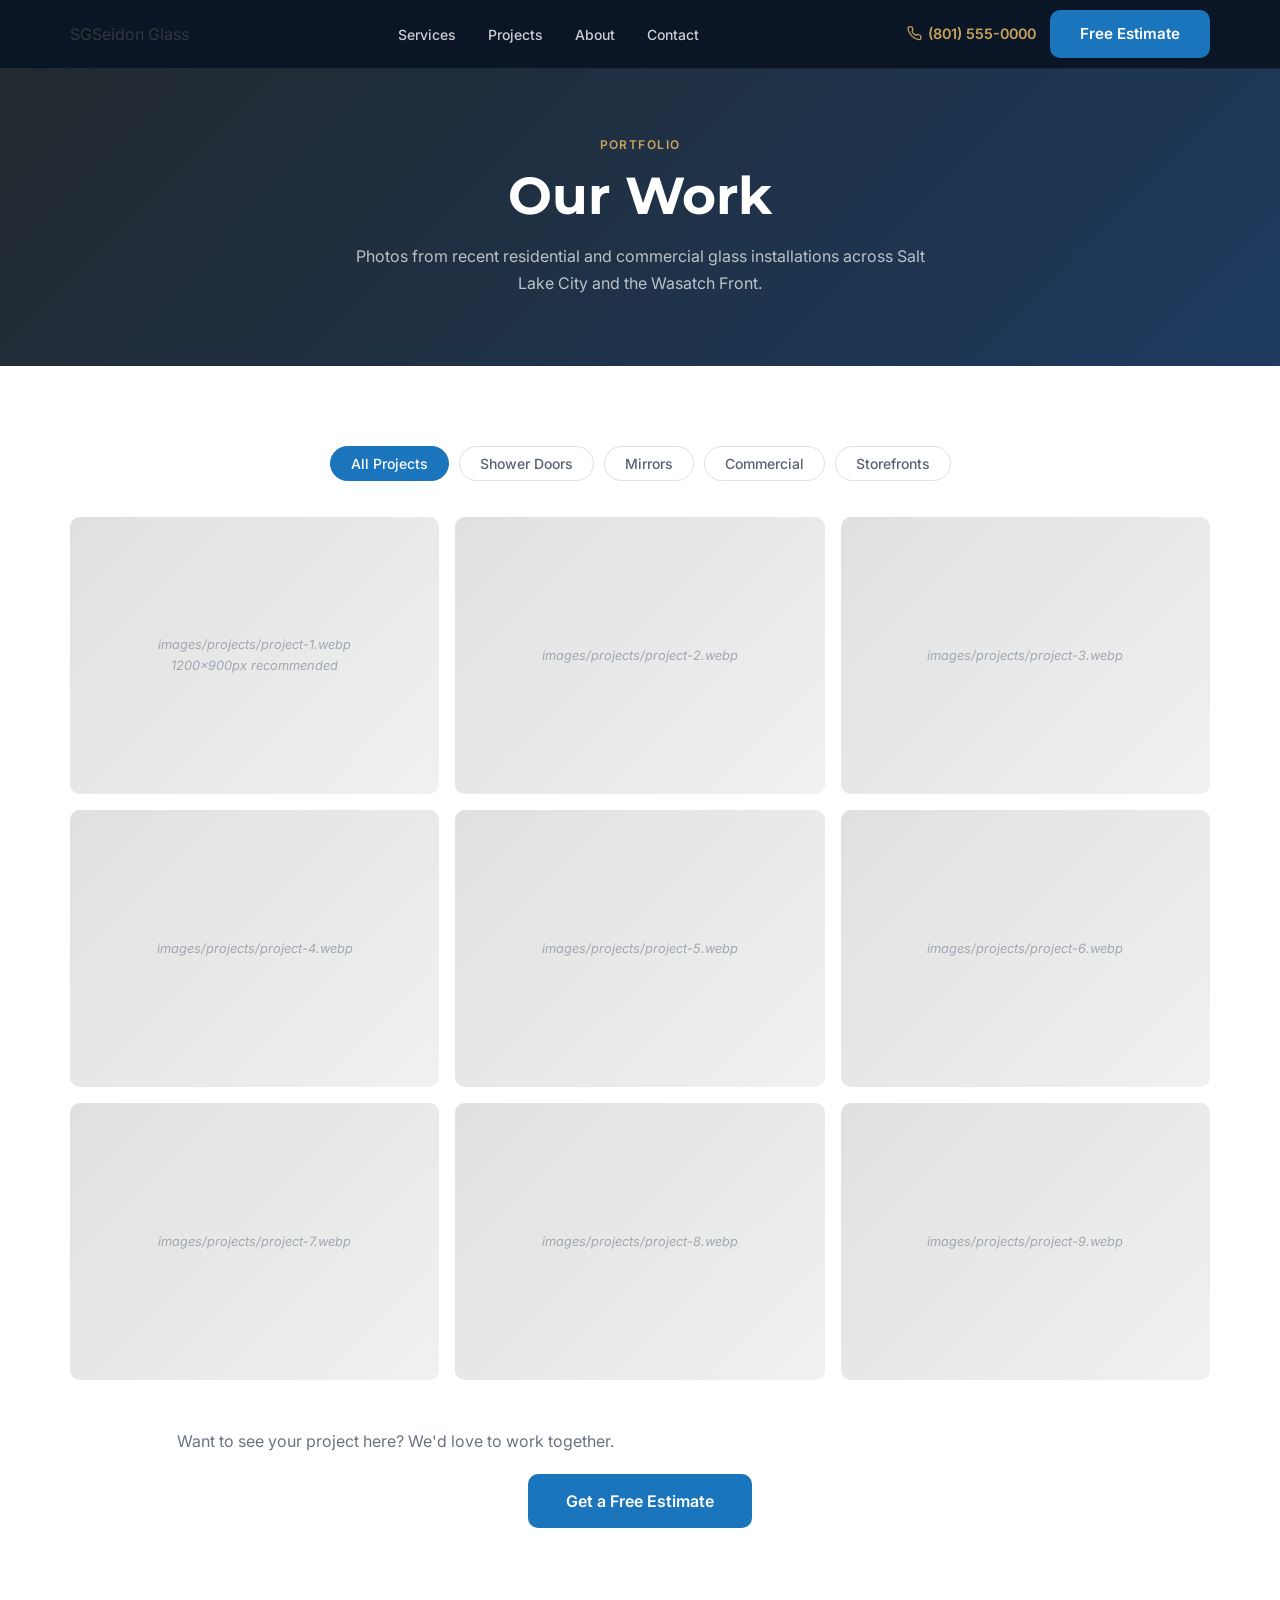
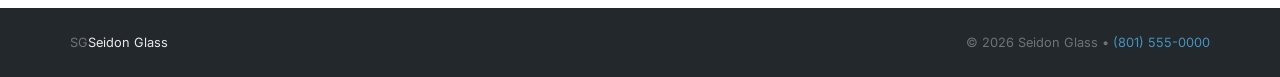
==== commit 0874e78b: "Rework services section and add project photo" ====
--- a/projects/index.html
+++ b/projects/index.html
@@ -8,7 +8,7 @@
   <link rel="canonical" href="https://www.seidonglass.com/projects/">
   <link rel="preconnect" href="https://fonts.googleapis.com">
   <link rel="preconnect" href="https://fonts.gstatic.com" crossorigin>
-<link href="https://fonts.googleapis.com/css2?family=Montserrat:wght@700;800&family=Inter:wght@300;400;500;600&display=swap" rel="stylesheet">  <link rel="stylesheet" href="../css/style.css">
+  <link href="https://fonts.googleapis.com/css2?family=Montserrat:wght@700;800&family=Inter:wght@300;400;500;600&display=swap" rel="stylesheet">  <link rel="stylesheet" href="../css/style.css">
   <style>
     .filter-bar {
       display: flex;
--- a/css/style.css
+++ b/css/style.css
@@ -5,24 +5,9 @@
 
 /* --- DESIGN TOKENS --- */
 :root {
-  /* --navy:       #0f1f35;
-  --navy-dark:  #0a1525;
-  --steel:      #1d3a5f;
-  --sky:        #1B75BC;
-  --sky-light:  #e8f2fc;
-  --gold:       #c8a855;
-  --gold-light: #f5eed9;
-  --white:      #ffffff;
-  --off-white:  #f7f8fa;
-  --gray-100:   #eef0f3;
-  --gray-200:   #d8dce2;
-  --gray-400:   #E0E0E0;
-  --gray-600:   #4a5568;
-  --gray-800:   #1a202c;
-  --text:       #1a202c;
-  --text-muted: #5a6478; */
-  
   /* === SEIDON GLASS BRAND PALETTE === */
+  --accent:     #C8A35D;
+--accent-light: #E8D7A6;
   --navy:       #31383D;   /* was #0f1f35 — your charcoal */
   --navy-dark:  #22282C;   /* was #0a1525 — darker charcoal */
   --steel:      #1d3a5f;   /* was #1d3a5f — keep for deep bg use */
@@ -40,7 +25,7 @@
   --text:       #31383D;   /* was #1a202c — your charcoal */
   --text-muted: #6b7280;   /* was #5a6478 — slightly lighter */
 
-  --font-heading: 'Montserrat', sans-serif;   /* was Playfair Display */
+  --font-heading: 'Montserrat', sans-serif; 
   --font-body:    'Inter', system-ui, sans-serif;
   /* Fonts */
 
@@ -153,13 +138,13 @@
   border-color: var(--white);
 }
 .btn-gold {
-  background: var(--gold);
+  background: var(--accent);
   color: var(--navy-dark);
-  border-color: var(--gold);
+  border-color: var(--accent);
 }
 .btn-gold:hover {
-  background: #b8943a;
-  border-color: #b8943a;
+  background: var(--accent-light);
+  border-color: var(--accent);
   transform: translateY(-1px);
   box-shadow: var(--shadow-md);
 }
@@ -223,7 +208,7 @@
   flex-shrink: 0;
 }
 .nav-phone {
-  color: var(--gold);
+  color: var(--accent);
   font-weight: 600;
   font-size: .9rem;
   display: flex;
@@ -300,6 +285,8 @@
   background-image: url('../images/hero.webp');
   background-size: cover;
   background-position: 40% 35%;
+  transform: translateY(var(--hero-parallax, 0px)) scale(1.06);
+  will-change: transform;
 }
 /* Fallback gradient if no hero image is uploaded yet */
 .hero-bg-img.no-image {
@@ -307,6 +294,7 @@
 }
 /* Decorative glass-reflection lines */
 .hero-bg::after {
+  animation: glassLines 18s linear infinite;
   content: '';
   position: absolute;
   inset: 0;
@@ -325,9 +313,11 @@
   z-index: 2;
   padding: 120px 0 80px;
   width: 100%;
+  animation: heroFadeUp .9s ease both;
 }
 
 .hero-badge {
+  animation: heroFadeUp .7s ease both;
   display: inline-flex;
   align-items: center;
   gap: 8px;
@@ -344,26 +334,47 @@
 }
 .hero-badge-dot {
   width: 6px; height: 6px;
-  background: var(--sky);
+  background: var(--accent);
   border-radius: 50%;
   animation: pulse 2s ease-in-out infinite;
 }
 @keyframes pulse { 0%,100% { opacity:1; } 50% { opacity:.4; } }
+@keyframes heroFadeUp {
+  from {
+    opacity: 0;
+    transform: translateY(26px);
+  }
+  to {
+    opacity: 1;
+    transform: translateY(0);
+  }
+}
+
+@keyframes glassLines {
+  from {
+    background-position: 0 0;
+  }
+  to {
+    background-position: 220px 220px;
+  }
+}
 
 .hero-headline {
+  animation: heroFadeUp .9s ease .12s both;
   color: var(--white);
   margin-bottom: 20px;
   max-width: 720px;
 }
 .hero-headline em {
   font-style: normal;
-  background: linear-gradient(90deg, var(--sky) 0%, var(--gold) 100%);
+  background: linear-gradient(90deg, var(--sky) 0%, var(--accent) 100%);
   -webkit-background-clip: text;
   -webkit-text-fill-color: transparent;
   background-clip: text;
 }
 
 .hero-sub {
+  animation: heroFadeUp .9s ease .22s both;
   color: rgba(255,255,255,.72);
   font-size: 1.1rem;
   max-width: 560px;
@@ -372,6 +383,7 @@
 }
 
 .hero-actions {
+  animation: heroFadeUp .9s ease .32s both;
   display: flex;
   flex-wrap: wrap;
   gap: 14px;
@@ -391,66 +403,168 @@
   color: rgba(255,255,255,.65);
   font-size: .85rem;
 }
-.trust-item svg { width: 16px; height: 16px; color: var(--gold); flex-shrink: 0; }
+.trust-item svg { width: 16px; height: 16px; color: var(--accent); flex-shrink: 0; }
 .trust-divider { width: 1px; height: 20px; background: rgba(255,255,255,.2); }
 
-/* --- SERVICES GRID --- */
-.services-grid {
-  display: grid;
-  grid-template-columns: repeat(auto-fit, minmax(280px, 1fr));
-  gap: 24px;
-}
-
-.service-card {
-  background: var(--white);
-  border: 1px solid var(--gray-200);
-  border-radius: var(--radius-lg);
-  padding: 32px 28px;
-  transition: all .25s ease;
+/* --- PINNED SERVICES SHOWCASE --- */
+.services-showcase {
   position: relative;
+  background: var(--navy-dark);
+  scroll-margin-top: 0;
+}
+
+.services-showcase-inner {
+  position: sticky;
+  top: 0;
+  height: 100svh;
   overflow: hidden;
 }
-.service-card::before {
+
+.service-stage {
+  position: relative;
+  height: 100%;
+  overflow: hidden;
+  isolation: isolate;
+}
+
+.showcase-media {
+  position: absolute;
+  inset: 0;
+  width: 100%;
+  height: 100%;
+  object-fit: cover;
+  opacity: 0;
+  transform: scale(1.08);
+  transition: opacity .9s ease, transform 6s ease;
+  z-index: -2;
+}
+
+.showcase-media.is-active {
+  opacity: 1;
+  transform: scale(1.0); /* slowly zooms in while active */
+}
+
+.showcase-media--commercial {
+ object-position: center 40%;
+}
+
+.showcase-overlay {
+  position: absolute;
+  inset: 0;
+  background:
+    linear-gradient(to right, rgba(8,16,28,.55), rgba(8,16,28,.15), rgba(8,16,28,.45)),
+    linear-gradient(to top, rgba(8,16,28,.6), transparent 50%);
+  z-index: -1;
+}
+
+.showcase-card {
+  position: absolute;
+  left: 6vw;
+  bottom: 8vh;
+  width: min(400px, calc(100% - 40px));  /* narrower */
+  padding: 28px 32px;
+  border-radius: 24px;
+  overflow: visible;
+  
+  background: linear-gradient(
+    145deg,
+    rgba(255,255,255,.10) 0%,
+    rgba(255,255,255,.04) 100%
+  );
+  
+  border: 1px solid rgba(255,255,255,.22);
+  backdrop-filter: blur(52px) saturate(220%) brightness(1.2);
+  -webkit-backdrop-filter: blur(52px) saturate(220%) brightness(1.2);
+  
+  box-shadow:
+    0 40px 80px rgba(0,0,0,.4),
+    inset 0 2px 0 rgba(255,255,255,.6),
+    inset 0 -1px 0 rgba(0,0,0,.1),
+    inset 1px 0 0 rgba(255,255,255,.15),
+    inset -1px 0 0 rgba(255,255,255,.08);
+}
+.showcase-card::before {
   content: '';
   position: absolute;
-  top: 0; left: 0; right: 0;
-  height: 3px;
-  background: linear-gradient(90deg, var(--sky), var(--gold));
-  transform: scaleX(0);
-  transform-origin: left;
-  transition: transform .3s ease;
-}
-.service-card:hover {
-  border-color: var(--sky);
-  box-shadow: var(--shadow-md);
-  transform: translateY(-3px);
-}
-.service-card:hover::before { transform: scaleX(1); }
-
-.service-icon {
-  width: 52px; height: 52px;
-  background: var(--sky-light);
-  border-radius: var(--radius);
-  display: flex;
-  align-items: center;
-  justify-content: center;
-  margin-bottom: 20px;
-}
-.service-icon svg { width: 26px; height: 26px; color: var(--sky); }
-
-.service-card h3 { margin-bottom: 10px; color: var(--navy); }
-.service-card p  { font-size: .92rem; color: var(--text-muted); margin-bottom: 20px; max-width: 100%; }
-.service-link {
-  font-size: .875rem;
-  font-weight: 600;
-  color: var(--sky);
+  top: 0;
+  left: 12%;
+  right: 12%;
+  height: 1px;
+  background: linear-gradient(
+    to right,
+    transparent,
+    rgba(255,255,255,.6) 25%,
+    rgba(255,255,255,1) 50%,
+    rgba(255,255,255,.6) 75%,
+    transparent
+  );
+  border-radius: 50%;
+  /* Pull it up so it sits on the border edge */
+  transform: translateY(-0.5px);
+}
+
+/* Add a subtle bottom reflection too */
+.showcase-card::after {
+  content: '';
+  position: absolute;
+  bottom: 0;
+  left: 20%;
+  right: 20%;
+  height: 1px;
+  background: linear-gradient(
+    to right,
+    transparent,
+    rgba(255,255,255,.15) 50%,
+    transparent
+  );
+}
+
+.showcase-number {
+  color: var(--accent);
+  font-weight: 700;
+  letter-spacing: .16em;
+  font-size: .78rem;
+}
+
+.showcase-title {
+  color: var(--white);
+  font-size: clamp(1.6rem, 3vw, 2.6rem);  /* was 4rem — too big */
+  margin: 10px 0 14px;
+  line-height: 1.15;
+}
+
+.showcase-text {
+  color: rgba(255,255,255,.76);
+  font-size: 1.05rem;
+}
+
+.showcase-link {
   display: inline-flex;
-  align-items: center;
-  gap: 5px;
-  transition: gap .2s;
-}
-.service-link:hover { gap: 9px; }
-.service-link svg { width: 14px; height: 14px; }
+  margin-top: 24px;
+  color: var(--accent);
+  font-weight: 700;
+}
+
+.showcase-progress {
+  position: absolute;
+  right: 6vw;
+  bottom: 10vh;
+  display: flex;
+  gap: 10px;
+}
+
+.showcase-progress button {
+  width: 44px;
+  height: 7px;
+  border: 0;
+  border-radius: 999px;
+  background: rgba(255,255,255,.38);
+  cursor: pointer;
+}
+
+  .showcase-progress button.is-active {
+  background: var(--accent);
+}
 
 /* --- SOCIAL PROOF / TRUST BAR --- */
 .trust-bar {
@@ -465,10 +579,10 @@
 }
 .stat-number {
   font-family: var(--font-heading);
-  font-size: 2.6rem;
-  color: var(--gold);
+  font-size: clamp(1.6rem, 2.5vw, 2.4rem);
+  color: var(--white);
   line-height: 1;
-  margin-bottom: 6px;
+  margin-bottom: 8px;
 }
 .stat-label {
   font-size: 0.85rem;
@@ -477,7 +591,12 @@
   text-transform: uppercase;
   color: rgba(255,255,255,.7);
 }
-.stat-divider { width: 1px; background: rgba(255,255,255,.12); }
+.stat-divider {
+  width: 1px;
+  height: 48px;
+  background: rgba(255,255,255,.15);
+  display: block;
+}
 
 /* --- WHY CHOOSE US --- */
 .why-grid {
@@ -487,12 +606,18 @@
   align-items: center;
 }
 .why-image {
-  border-radius: var(--radius-lg);
+  position: relative;
+  border-radius: 28px;
   overflow: hidden;
+  aspect-ratio: 4 / 5;
+  background: #e9edf2;
   box-shadow: var(--shadow-lg);
-  background: var(--gray-100);
-  aspect-ratio: 4/3;
-  position: relative;
+}
+.why-image img {
+  width: 100%;
+  height: 100%;
+  object-fit: cover;
+  display: block;
 }
 .why-image-placeholder {
   position: absolute;
@@ -600,7 +725,7 @@
   gap: 3px;
   margin-bottom: 14px;
 }
-.stars svg { width: 16px; height: 16px; color: var(--gold); fill: var(--gold); }
+.stars svg { width: 16px; height: 16px; color: var(--accent); fill: var(--accent); }
 .stat-divider {
   width: 1px;
   height: 48px;
@@ -796,7 +921,7 @@
   display: inline-flex;
   align-items: center;
   gap: 6px;
-  color: var(--gold);
+  color: var(--accent);
   font-weight: 600;
   font-size: .95rem;
   margin-top: 14px;
@@ -865,7 +990,7 @@
   padding: 130px 0 70px;
   text-align: center;
 }
-.page-hero .eyebrow { color: var(--gold); }
+.page-hero .eyebrow { color: var(--accent); }
 .page-hero h1 { color: var(--white); margin-bottom: 16px; }
 .page-hero p  { color: rgba(255,255,255,.7); max-width: 580px; margin: 0 auto; }
 
@@ -937,7 +1062,318 @@
   color: var(--white);
 }
 
+/* Trust bar final override */
+.trust-bar {
+  display: block;
+  position: relative;
+  z-index: 3;
+  background: var(--navy);
+  padding: 10px 0;
+}
+
+.trust-bar .container {
+  position: relative;
+  z-index: 2;
+}
+
+.stats-grid {
+  display: grid;
+  grid-template-columns: 1fr auto 1fr auto 1fr;
+  align-items: center;
+  text-align: center;
+  gap: 0;
+  padding: 28px 0;
+}
+
+.stat-divider {
+  display: block;
+  width: 1px;
+  height: 42px;
+  background: rgba(255,255,255,.15);
+}
+
+.stat-number {
+  font-family: var(--font-heading);
+  font-size: clamp(1.5rem, 2.2vw, 2.1rem);
+  color: var(--white);
+  line-height: 1;
+  margin-bottom: 6px;
+}
+
+.stat-label {
+  font-size: .78rem;
+  line-height: 1.35;
+  letter-spacing: .12em;
+  text-transform: uppercase;
+  color: rgba(255,255,255,.7);
+}
+
+
 /* === RESPONSIVE === */
+@media (prefers-reduced-motion: reduce) {
+  .hero-bg-img,
+  .hero-content,
+  .hero-badge,
+  .hero-headline,
+  .hero-sub,
+  .hero-actions,
+  .hero-bg::after {
+    animation: none !important;
+    transform: none !important;
+  }
+}
+
+@media (max-width: 600px) {
+  .stats-grid {
+    grid-template-columns: repeat(3, 1fr);
+    padding: 22px 8px;
+  }
+
+  .stats-grid .stat-divider {
+    display: none;
+  }
+
+  .stats-grid .stat-number {
+    font-size: 1.15rem;
+    margin-bottom: 4px;
+  }
+
+  .stats-grid .stat-label {
+    font-size: .62rem;
+    letter-spacing: .08em;
+  }
+}
+
+@media (max-width: 700px) {
+  .services-grid {
+    display: flex;
+    overflow-x: auto;
+    gap: 16px;
+    scroll-snap-type: x mandatory;
+    padding: 10px 18px 28px;
+    margin-inline: -8px;
+    -webkit-overflow-scrolling: touch;
+  }
+
+  .service-card {
+    min-width: 84%;
+    scroll-snap-align: center;
+  }
+
+  .services-grid::-webkit-scrollbar {
+    display: none;
+  }
+
+  .service-photo {
+    height: 190px;
+  }
+
+    body {
+    background: var(--navy-dark);
+  }
+
+  .sticky-cta {
+    background: var(--navy);
+  }
+
+  .sticky-cta::before {
+    content: "";
+    position: absolute;
+    left: 0;
+    right: 0;
+    top: -80px;
+    height: 80px;
+    background: linear-gradient(
+      to bottom,
+      rgba(34, 40, 44, 0),
+      var(--navy-dark)
+    );
+    pointer-events: none;
+  }
+}
+  
+  @media (max-width: 400px) {
+  .service-stage {
+    padding: 0 12px 100px;
+  }
+
+  .showcase-card {
+    padding: 18px 16px;
+  }
+
+  .showcase-title {
+    font-size: 1.35rem;
+  }
+
+  .showcase-text {
+    font-size: .84rem;
+  }
+}
+
+@media (max-width: 600px) {
+  .container {
+    padding-left: 8px;
+    padding-right: 8px;
+  }
+  .hero-content {
+    padding: 88px 18px 34px;
+    max-width: none;
+  }
+
+  .hero-badge {
+    font-size: 0.62rem;
+    letter-spacing: 0.09em;
+    padding: 7px 10px;
+    max-width: 100%;
+  }
+
+  .hero-title {
+    font-size: 2.35rem;
+    line-height: 1.05;
+    margin-top: 1.25rem;
+    margin-bottom: 1rem;
+  }
+
+  .hero-description {
+    font-size: 0.98rem;
+    line-height: 1.45;
+    margin-bottom: 1.5rem;
+  }
+
+  .hero-headline,
+  .hero-sub,
+  .hero-actions {
+    max-width: 100%;
+  }
+
+  .hero-actions {
+  display: none;
+  }
+
+  .hero-actions .btn {
+    width: 100%;
+    min-height: 58px;
+    justify-content: center;
+  }
+  .hero-trust {
+    display: grid;
+    grid-template-columns: 1fr 1fr;
+    gap: 18px 24px;
+    align-items: start;
+  }
+  .trust-bar {
+    padding: 10px 0;
+  }
+
+  .trust-item {
+    display: flex;
+    align-items: center;
+    gap: 10px;
+    line-height: 1.3;
+  }
+
+  .trust-divider {
+    display: none;
+  }
+  .stats-grid {
+    display: grid;
+    grid-template-columns: repeat(3, 1fr);
+    gap: 0;
+    padding: 24px 8px;
+    align-items: center;
+  }
+
+  .stats-grid .stat-number {
+    font-size: 1.2rem;
+    font-weight: 700;
+    line-height: 1.1;
+    margin-bottom: 4px;
+  }
+
+  .stats-grid .stat-label {
+    font-size: 0.65rem;
+    line-height: 1.3;
+    letter-spacing: 0.08em;
+    text-transform: uppercase;
+  }
+
+  .stats-grid .stat-divider {
+    display: none;
+  }
+
+}
+
+@media (max-width: 700px) {
+  .services-showcase {
+    height: auto !important;
+    min-height: 0 !important;
+    padding: 0 !important;
+    margin: 0 !important;
+    background: var(--navy-dark);
+    overflow: hidden;
+  }
+
+  .services-showcase-inner {
+    position: static !important;
+    top: auto !important;
+    height: auto !important;
+    min-height: 0 !important;
+    overflow: hidden;
+  }
+
+  .service-stage {
+    position: relative !important;
+    height: 560px !important;
+    min-height: 0 !important;
+    max-height: none !important;
+    padding: 0 !important;
+    margin: 0 !important;
+    overflow: hidden;
+    background: var(--navy-dark);
+  }
+
+  .showcase-media {
+    position: absolute;
+    inset: 0;
+    width: 100%;
+    height: 100%;
+    min-height: 0 !important;
+    object-fit: cover;
+  }
+
+  .showcase-media.is-active {
+    transform: scale(1);
+  }
+
+  .showcase-card {
+    position: absolute;
+    left: 24px;
+    right: 24px;
+    bottom: 120px;
+    width: auto;
+    max-width: none;
+    padding: 0;
+    background: none;
+    border: none;
+    box-shadow: none;
+    backdrop-filter: none;
+    -webkit-backdrop-filter: none;
+  }
+
+  .showcase-card::before,
+  .showcase-card::after {
+    display: none;
+  }
+
+  .showcase-progress {
+    position: absolute;
+    left: 24px;
+    right: 24px;
+    bottom: 64px;
+    justify-content: center;
+  }
+}
+
 @media (max-width: 900px) {
   :root { --section-pad: 60px; }
   .nav-links { display: none; }
@@ -952,96 +1388,14 @@
   .service-detail-grid { grid-template-columns: 1fr; }
   .sticky-cta { display: flex; }
   body { padding-bottom: 70px; }
-}
-@media (max-width: 600px) {
-  .container {
-    padding-left: 8px;
-    padding-right: 8px;
-  }
-  .hero-content {
-    padding: 88px 18px 34px;
-    max-width: none;
-  }
-
-  .hero-badge {
-    font-size: 0.62rem;
-    letter-spacing: 0.09em;
-    padding: 7px 10px;
-    max-width: 100%;
-  }
-
-  .hero-title {
-    font-size: 2.35rem;
-    line-height: 1.05;
-    margin-top: 1.25rem;
-    margin-bottom: 1rem;
-  }
-
-  .hero-description {
-    font-size: 0.98rem;
-    line-height: 1.45;
-    margin-bottom: 1.5rem;
-  }
-
-  .hero-headline,
-  .hero-sub,
-  .hero-actions {
-    max-width: 100%;
-  }
-
-  .hero-actions {
-  display: none;
-  }
-
-  .hero-actions .btn {
-    width: 100%;
-    min-height: 58px;
-    justify-content: center;
-  }
-  .hero-trust {
-    display: grid;
-    grid-template-columns: 1fr 1fr;
-    gap: 18px 24px;
-    align-items: start;
-  }
-  .trust-bar {
-    padding: 10px 0;
-  }
-
-  .trust-item {
-    display: flex;
-    align-items: center;
-    gap: 10px;
-    line-height: 1.3;
-  }
-
-  .trust-divider {
+
+  .service-card.liquid-glass .glass-sweep {
     display: none;
   }
-  .stats-grid {
-    display: grid;
-    grid-template-columns: repeat(3, 1fr);
-    gap: 0;
-    padding: 24px 8px;
-    align-items: center;
-  }
-
-  .stats-grid .stat-number {
-    font-size: 1.2rem;
-    font-weight: 700;
-    line-height: 1.1;
-    margin-bottom: 4px;
-  }
-
-  .stats-grid .stat-label {
-    font-size: 0.65rem;
-    line-height: 1.3;
-    letter-spacing: 0.08em;
-    text-transform: uppercase;
-  }
-
-  .stats-grid .stat-divider {
-    display: none;
-  }
-
-}
+
+  .service-card.liquid-glass:hover {
+    transform: none;
+  
+  }
+}
+}
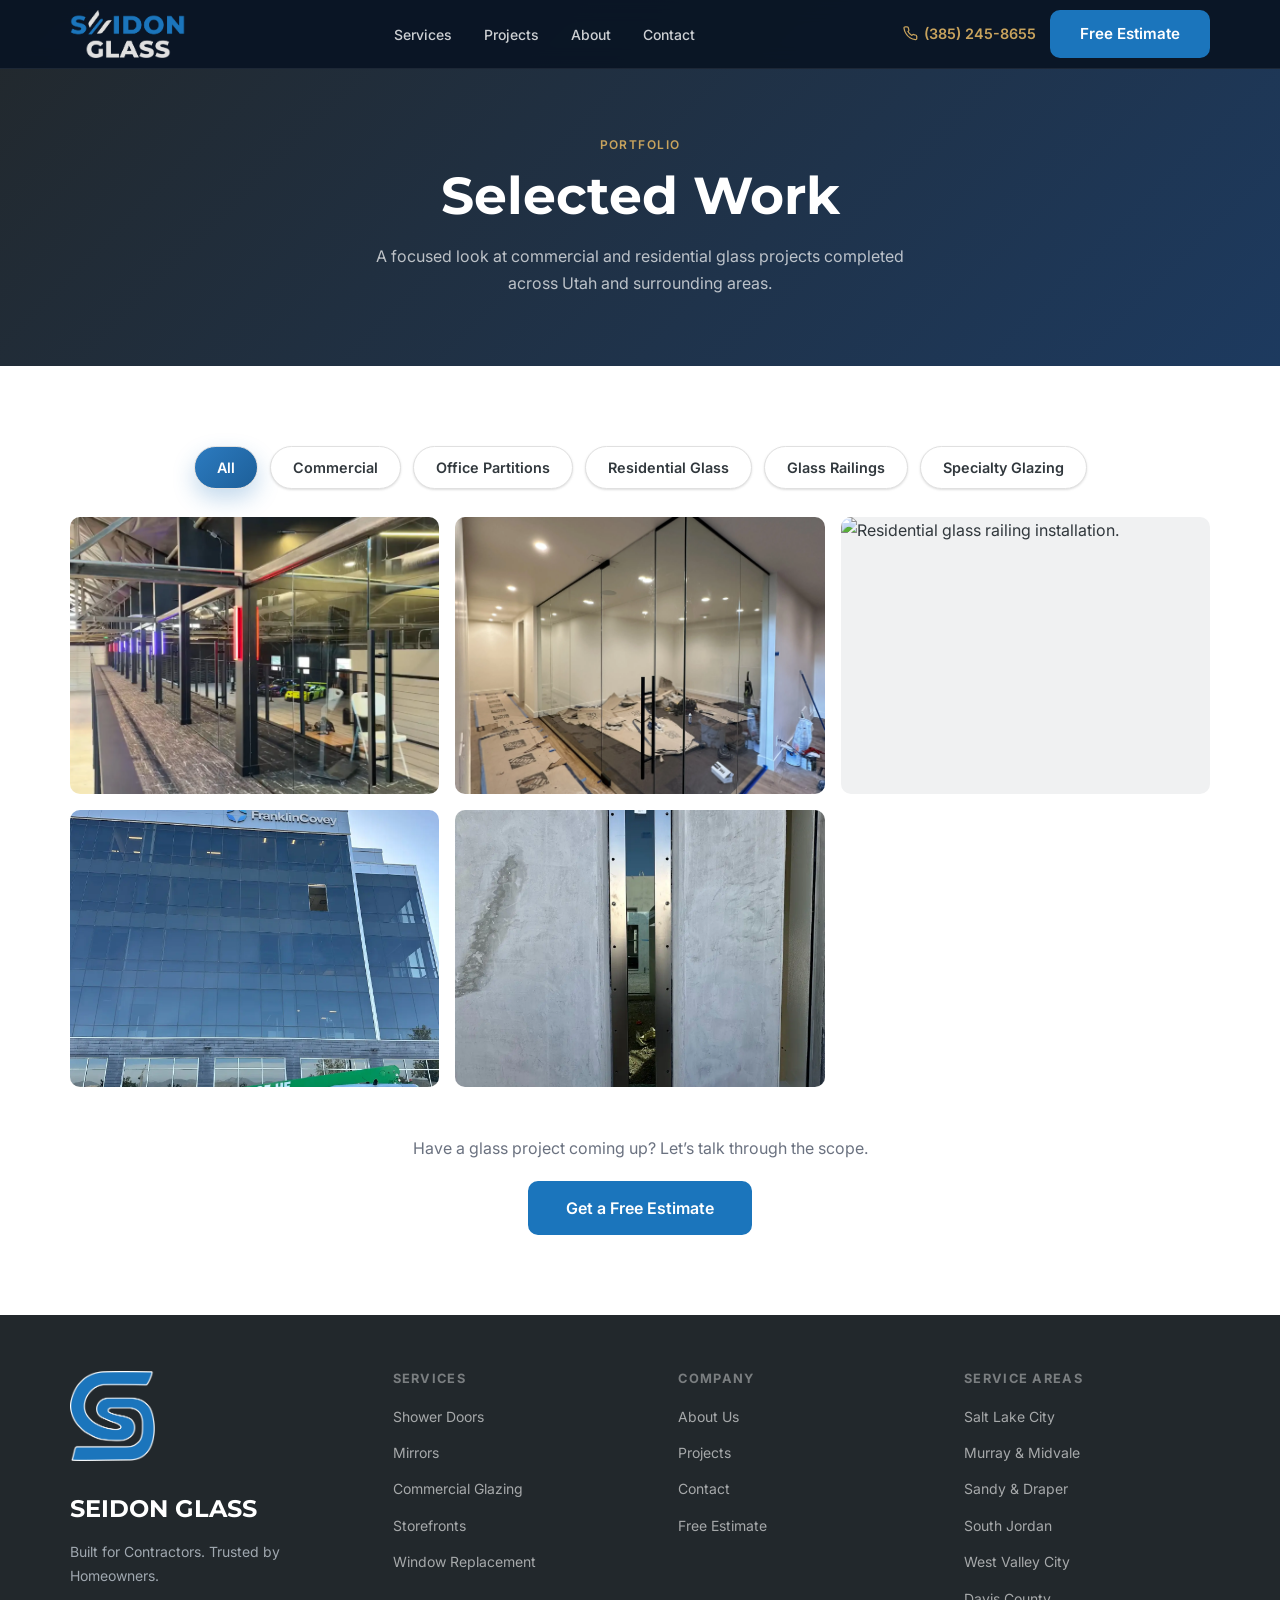
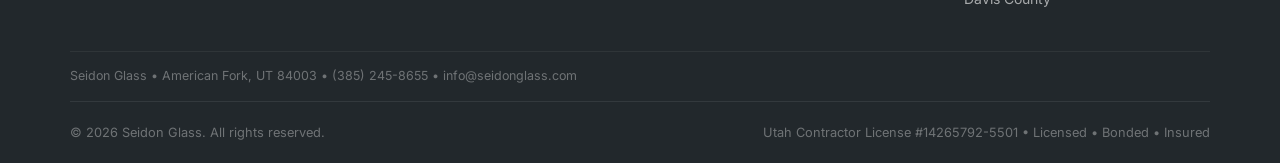
==== commit d893ccd4: "started on portfolio page uploading project cover photos" ====
--- a/projects/index.html
+++ b/projects/index.html
@@ -3,241 +3,251 @@
 <head>
   <meta charset="UTF-8">
   <meta name="viewport" content="width=device-width, initial-scale=1.0">
-  <title>Project Gallery | Glass Installation Photos | Seidon Glass Salt Lake City</title>
-  <meta name="description" content="Browse Seidon Glass project photos — frameless shower doors, mirrors, commercial glazing, and storefront installations across Salt Lake City and the Wasatch Front.">
+
+  <title>Project Gallery | Seidon Glass | Utah Glass Installation Portfolio</title>
+  <meta name="description" content="View Seidon Glass project photos including commercial glazing, curtain wall glass, office partitions, storefronts, shower enclosures, and residential glass work across Utah.">
   <link rel="canonical" href="https://www.seidonglass.com/projects/">
+
   <link rel="preconnect" href="https://fonts.googleapis.com">
   <link rel="preconnect" href="https://fonts.gstatic.com" crossorigin>
-  <link href="https://fonts.googleapis.com/css2?family=Montserrat:wght@700;800&family=Inter:wght@300;400;500;600&display=swap" rel="stylesheet">  <link rel="stylesheet" href="../css/style.css">
-  <style>
-    .filter-bar {
-      display: flex;
-      flex-wrap: wrap;
-      gap: 10px;
-      margin-bottom: 36px;
-      justify-content: center;
-    }
-    .filter-btn {
-      padding: 8px 20px;
-      border-radius: 40px;
-      border: 1.5px solid var(--gray-200);
-      background: transparent;
-      font-family: var(--font-body);
-      font-size: .875rem;
-      font-weight: 500;
-      color: var(--gray-600);
-      cursor: pointer;
-      transition: all .2s;
-    }
-    .filter-btn.active,
-    .filter-btn:hover {
-      background: var(--sky);
-      border-color: var(--sky);
-      color: var(--white);
-    }
-    .gallery-page-item .gallery-placeholder {
-      position: absolute;
-      inset: 0;
-      background: linear-gradient(135deg, var(--gray-200) 0%, var(--gray-100) 100%);
-      display: flex;
-      align-items: center;
-      justify-content: center;
-      color: var(--gray-400);
-      font-size: .8rem;
-      font-style: italic;
-      text-align: center;
-      padding: 8px;
-    }
-    .gallery-page-item { position: relative; }
-    .gallery-page-item:hover .gallery-page-overlay { opacity: 1; }
-    .gallery-page-overlay {
-      position: absolute;
-      inset: 0;
-      background: linear-gradient(to top, rgba(10,21,37,.75) 0%, transparent 60%);
-      opacity: 0;
-      transition: opacity .3s;
-      display: flex;
-      flex-direction: column;
-      justify-content: flex-end;
-      padding: 16px;
-    }
-    .gallery-page-overlay strong {
-      color: var(--white);
-      font-size: .9rem;
-      display: block;
-    }
-    .gallery-page-overlay span {
-      color: rgba(255,255,255,.65);
-      font-size: .78rem;
-    }
-  </style>
+  <link href="https://fonts.googleapis.com/css2?family=Montserrat:wght@700;800&family=Inter:wght@300;400;500;600&display=swap" rel="stylesheet">
+
+  <link rel="stylesheet" href="../css/style.css">
 </head>
+
 <body>
 
-  <header id="header">
-    <div class="container">
-      <nav class="nav-inner">
-        <a href="../index.html" class="logo" aria-label="Seidon Glass Home">
-          <div class="logo-mark">SG</div>
-          <span class="logo-text">Seidon <span>Glass</span></span>
+<header id="header">
+  <div class="container">
+    <nav class="nav-inner">
+      <a href="../index.html" class="logo" aria-label="Seidon Glass Home">
+        <img src="../images/logo.png" alt="Seidon Glass" class="logo-image">
+      </a>
+
+      <ul class="nav-links" role="list">
+        <li><a href="../services/index.html">Services</a></li>
+        <li><a href="index.html">Projects</a></li>
+        <li><a href="../about.html">About</a></li>
+        <li><a href="../contact.html">Contact</a></li>
+      </ul>
+
+      <div class="nav-cta">
+        <a class="nav-phone" href="tel:3852458655">
+          <svg viewBox="0 0 24 24" fill="none" stroke="currentColor" stroke-width="2" stroke-linecap="round" stroke-linejoin="round" aria-hidden="true"><path d="M22 16.92v3a2 2 0 01-2.18 2 19.79 19.79 0 01-8.63-3.07A19.5 19.5 0 014.69 12a19.79 19.79 0 01-3.07-8.67A2 2 0 013.6 1.27h3a2 2 0 012 1.72c.127.96.362 1.903.7 2.81a2 2 0 01-.45 2.11L7.91 8.81a16 16 0 006.29 6.29l.91-.95a2 2 0 012.11-.45c.907.338 1.85.573 2.81.7a2 2 0 011.72 2.02z"/></svg>
+          (385) 245-8655
         </a>
-        <ul class="nav-links" role="list">
-          <li><a href="../services/index.html">Services</a></li>
+        <a href="../index.html#estimate" class="btn btn-primary">Free Estimate</a>
+      </div>
+
+      <button class="hamburger" aria-label="Open menu" aria-expanded="false">
+        <span></span><span></span><span></span>
+      </button>
+    </nav>
+
+    <nav class="mobile-menu" aria-label="Mobile navigation">
+      <a href="../services/index.html">Services</a>
+      <a href="index.html">Projects</a>
+      <a href="../about.html">About</a>
+      <a href="../contact.html">Contact</a>
+      <a href="tel:3852458655" class="btn btn-gold">(385) 245-8655 — Call Us</a>
+      <a href="../index.html#estimate" class="btn btn-primary">Request Free Estimate</a>
+    </nav>
+  </div>
+</header>
+
+
+<section class="page-hero">
+  <div class="container">
+    <span class="eyebrow">Portfolio</span>
+    <h1>Selected Work</h1>
+    <p>A focused look at commercial and residential glass projects completed across Utah and surrounding areas.</p>
+  </div>
+</section>
+
+<section class="section">
+  <div class="container">
+
+    <div class="filter-bar" role="group" aria-label="Filter projects by type">
+      <button class="filter-btn active" data-filter="all">All</button>
+      <button class="filter-btn" data-filter="commercial">Commercial</button>
+      <button class="filter-btn" data-filter="office-partitions">Office Partitions</button>
+      <button class="filter-btn" data-filter="residential-glass">Residential Glass</button>
+      <button class="filter-btn" data-filter="glass-railings">Glass Railings</button>
+      <button class="filter-btn" data-filter="specialty-glazing">Specialty Glazing</button>
+    </div>
+
+    <div class="gallery-page-grid">
+
+      <article class="gallery-page-item commercial office-partitions">
+        <img
+          src="../images/commercial_partition_offices_salt_lake_city.webp"
+          alt="Commercial office glass partitions installed in Salt Lake City, Utah."
+          loading="lazy"
+          decoding="async"
+        >
+        <div class="gallery-page-overlay">
+          <strong>Commercial Office Build-Out</strong>
+          <span>Salt Lake City, UT</span>
+        </div>
+      </article>
+
+      <article class="gallery-page-item residential-glass">
+        <img
+          src="../images/residential_gym_partition_Alpine.webp"
+          alt="Residential gym partition in Alpine."
+          loading="lazy"
+          decoding="async"
+        >
+        <div class="gallery-page-overlay">
+          <strong>Residential Gym Partition — Alpine</strong>
+          <span>Utah</span>
+        </div>
+      </article>
+
+      <article class="gallery-page-item residential-glass glass-railings">
+        <img
+          src="../images/glass_railing_installation.webp"
+          alt="Residential glass railing installation."
+          loading="lazy"
+          decoding="async"
+        >
+        <div class="gallery-page-overlay">
+          <strong>Residential Glass Railing Installation</strong>
+          <span>Utah</span>
+        </div>
+      </article>
+
+      <article class="gallery-page-item commercial specialty-glazing">
+        <img
+          src="../images/curtain_wall_glass_removal_Draper.webp"
+          alt="Commercial curtain wall glass removal in Draper, Utah."
+          loading="lazy"
+          decoding="async"
+        >
+        <div class="gallery-page-overlay">
+          <strong>Curtain Wall Glass Removal</strong>
+          <span>Draper, UT</span>
+        </div>
+      </article>
+
+      <article class="gallery-page-item commercial specialty-glazing">
+        <img
+          src="../images/commercial_security_windows_Nebraska.webp"
+          alt="Commercial security window glazing for a correctional facility."
+          loading="lazy"
+          decoding="async"
+        >
+        <div class="gallery-page-overlay">
+          <strong>Commercial Security Windows</strong>
+          <span>Nebraska</span>
+        </div>
+      </article>
+
+    </div>
+
+    <div style="text-align:center; margin-top:48px;">
+      <p style="color:var(--text-muted); margin:0 auto 20px;">
+        Have a glass project coming up? Let’s talk through the scope.
+      </p>
+      <a href="../index.html#estimate" class="btn btn-primary btn-lg">Get a Free Estimate</a>
+    </div>
+
+  </div>
+</section>
+
+<footer>
+  <div class="container">
+    <div class="footer-top">
+
+      <div class="footer-brand">
+        <a href="../index.html" class="footer-logo" aria-label="Seidon Glass Home">
+          <img src="../images/monogram.png" alt="Seidon Glass Monogram" class="footer-logo-image">
+        </a>
+        <h3>SEIDON GLASS</h3>
+        <p>Built for Contractors. Trusted by Homeowners.</p>
+      </div>
+
+      <div class="footer-col">
+        <h4>Services</h4>
+        <ul role="list">
+          <li><a href="../services/shower-doors.html">Shower Doors</a></li>
+          <li><a href="../services/mirrors.html">Mirrors</a></li>
+          <li><a href="../services/commercial-glazing.html">Commercial Glazing</a></li>
+          <li><a href="../services/storefront.html">Storefronts</a></li>
+          <li><a href="../services/window-replacement.html">Window Replacement</a></li>
+        </ul>
+      </div>
+
+      <div class="footer-col">
+        <h4>Company</h4>
+        <ul role="list">
+          <li><a href="../about.html">About Us</a></li>
           <li><a href="index.html">Projects</a></li>
-          <li><a href="../about.html">About</a></li>
           <li><a href="../contact.html">Contact</a></li>
+          <li><a href="../index.html#estimate">Free Estimate</a></li>
         </ul>
-        <div class="nav-cta">
-          <a class="nav-phone" href="tel:8015550000">
-            <svg viewBox="0 0 24 24" fill="none" stroke="currentColor" stroke-width="2" stroke-linecap="round" stroke-linejoin="round" aria-hidden="true"><path d="M22 16.92v3a2 2 0 01-2.18 2 19.79 19.79 0 01-8.63-3.07A19.5 19.5 0 014.69 12a19.79 19.79 0 01-3.07-8.67A2 2 0 013.6 1.27h3a2 2 0 012 1.72c.127.96.362 1.903.7 2.81a2 2 0 01-.45 2.11L7.91 8.81a16 16 0 006.29 6.29l.91-.95a2 2 0 012.11-.45c.907.338 1.85.573 2.81.7a2 2 0 011.72 2.02z"/></svg>
-            (801) 555-0000
-          </a>
-          <a href="../index.html#estimate" class="btn btn-primary">Free Estimate</a>
-        </div>
-        <button class="hamburger" aria-label="Open menu"><span></span><span></span><span></span></button>
-      </nav>
-      <nav class="mobile-menu" aria-label="Mobile navigation">
-        <a href="../services/index.html">Services</a>
-        <a href="index.html">Projects</a>
-        <a href="../about.html">About</a>
-        <a href="../contact.html">Contact</a>
-        <a href="tel:8015550000" class="btn btn-gold">(801) 555-0000</a>
-        <a href="../index.html#estimate" class="btn btn-primary">Request Free Estimate</a>
-      </nav>
-    </div>
-  </header>
-
-  <section class="page-hero">
-    <div class="container">
-      <span class="eyebrow">Portfolio</span>
-      <h1>Our Work</h1>
-      <p>Photos from recent residential and commercial glass installations across Salt Lake City and the Wasatch Front.</p>
-    </div>
-  </section>
-
-  <section class="section">
-    <div class="container">
-
-      <!-- Filter buttons — add JS to filter by category if desired -->
-      <div class="filter-bar" role="group" aria-label="Filter projects by type">
-        <button class="filter-btn active">All Projects</button>
-        <button class="filter-btn">Shower Doors</button>
-        <button class="filter-btn">Mirrors</button>
-        <button class="filter-btn">Commercial</button>
-        <button class="filter-btn">Storefronts</button>
-      </div>
-
-      <!--
-        HOW TO ADD PHOTOS:
-        1. Take good photos of your completed work (natural light, landscape orientation)
-        2. Resize to max 1200px wide and save as .webp (free tool: squoosh.app)
-        3. Drop files into images/projects/ folder
-        4. Replace the <div class="gallery-placeholder"> inside each .gallery-page-item
-           with: <img src="../images/projects/your-photo.webp" alt="Descriptive alt text" loading="lazy">
-        5. Update the overlay text with the project name and location
-      -->
-
-      <div class="gallery-page-grid">
-
-        <div class="gallery-page-item">
-          <div class="gallery-placeholder">images/projects/project-1.webp<br>1200×900px recommended</div>
-          <div class="gallery-page-overlay">
-            <strong>Frameless Shower — New Build</strong>
-            <span>Sandy, UT</span>
-          </div>
-        </div>
-
-        <div class="gallery-page-item">
-          <div class="gallery-placeholder">images/projects/project-2.webp</div>
-          <div class="gallery-page-overlay">
-            <strong>Commercial Storefront</strong>
-            <span>Salt Lake City, UT</span>
-          </div>
-        </div>
-
-        <div class="gallery-page-item">
-          <div class="gallery-placeholder">images/projects/project-3.webp</div>
-          <div class="gallery-page-overlay">
-            <strong>Vanity Mirror Installation</strong>
-            <span>Draper, UT</span>
-          </div>
-        </div>
-
-        <div class="gallery-page-item">
-          <div class="gallery-placeholder">images/projects/project-4.webp</div>
-          <div class="gallery-page-overlay">
-            <strong>Semi-Frameless Enclosure</strong>
-            <span>South Jordan, UT</span>
-          </div>
-        </div>
-
-        <div class="gallery-page-item">
-          <div class="gallery-placeholder">images/projects/project-5.webp</div>
-          <div class="gallery-page-overlay">
-            <strong>Office Glass Partition</strong>
-            <span>Murray, UT</span>
-          </div>
-        </div>
-
-        <div class="gallery-page-item">
-          <div class="gallery-placeholder">images/projects/project-6.webp</div>
-          <div class="gallery-page-overlay">
-            <strong>Window Replacement</strong>
-            <span>West Valley City, UT</span>
-          </div>
-        </div>
-
-        <div class="gallery-page-item">
-          <div class="gallery-placeholder">images/projects/project-7.webp</div>
-          <div class="gallery-page-overlay">
-            <strong>Neo-Angle Shower</strong>
-            <span>Midvale, UT</span>
-          </div>
-        </div>
-
-        <div class="gallery-page-item">
-          <div class="gallery-placeholder">images/projects/project-8.webp</div>
-          <div class="gallery-page-overlay">
-            <strong>Production Home Mirrors</strong>
-            <span>Herriman, UT</span>
-          </div>
-        </div>
-
-        <div class="gallery-page-item">
-          <div class="gallery-placeholder">images/projects/project-9.webp</div>
-          <div class="gallery-page-overlay">
-            <strong>Retail Entrance Glazing</strong>
-            <span>Salt Lake City, UT</span>
-          </div>
-        </div>
-
-      </div>
-
-      <div style="text-align: center; margin-top: 48px;">
-        <p style="color: var(--text-muted); margin-bottom: 20px;">Want to see your project here? We'd love to work together.</p>
-        <a href="../index.html#estimate" class="btn btn-primary btn-lg">Get a Free Estimate</a>
-      </div>
-
-    </div>
-  </section>
-
-  <footer>
-    <div class="container">
-      <div class="footer-bottom" style="padding: 24px 0; border: none;">
-        <a href="../index.html" class="logo">
-          <div class="logo-mark">SG</div>
-          <span class="logo-text" style="color:rgba(255,255,255,.9);">Seidon <span>Glass</span></span>
-        </a>
-        <span style="color:rgba(255,255,255,.35);">&copy; <script>document.write(new Date().getFullYear())</script> Seidon Glass &bull; <a href="tel:8015550000" style="color:var(--gold)">(801) 555-0000</a></span>
-      </div>
-    </div>
-  </footer>
-
-  <div class="sticky-cta">
-    <a href="tel:8015550000" class="cta-call">Call Now</a>
-    <a href="../index.html#estimate" class="cta-quote">Free Estimate</a>
-  </div>
-
-  <script src="../js/main.js" defer></script>
+      </div>
+
+      <div class="footer-col">
+        <h4>Service Areas</h4>
+        <ul role="list">
+          <li><a href="#">Salt Lake City</a></li>
+          <li><a href="#">Murray &amp; Midvale</a></li>
+          <li><a href="#">Sandy &amp; Draper</a></li>
+          <li><a href="#">South Jordan</a></li>
+          <li><a href="#">West Valley City</a></li>
+          <li><a href="#">Davis County</a></li>
+        </ul>
+      </div>
+
+    </div>
+
+    <address class="footer-nap" style="font-style:normal; padding:14px 0; border-top:1px solid rgba(255,255,255,.06);">
+      Seidon Glass &bull; American Fork, UT 84003 &bull;
+      <a href="tel:3852458655" style="color:inherit;">(385) 245-8655</a> &bull;
+      <a href="mailto:info@seidonglass.com" style="color:inherit;">info@seidonglass.com</a>
+    </address>
+
+    <div class="footer-bottom">
+      <span>&copy; <script>document.write(new Date().getFullYear())</script> Seidon Glass. All rights reserved.</span>
+      <span>Utah Contractor License #14265792-5501 &bull; Licensed &bull; Bonded &bull; Insured</span>
+    </div>
+  </div>
+</footer>
+
+
+<div class="sticky-cta" aria-label="Mobile contact bar">
+  <a href="tel:3852458655" class="cta-call" aria-label="Call Seidon Glass">Call Now</a>
+  <a href="../index.html#estimate" class="cta-quote" aria-label="Request a free estimate">Free Estimate</a>
+</div>
+
+
+<script src="https://cdn.jsdelivr.net/npm/gsap@3.13.0/dist/gsap.min.js"></script>
+<script src="https://cdn.jsdelivr.net/npm/gsap@3.13.0/dist/ScrollTrigger.min.js"></script>
+<script src="https://cdn.jsdelivr.net/npm/gsap@3.13.0/dist/ScrollToPlugin.min.js"></script>
+<script src="../js/main.js"></script>
+
+<script>
+  const filterButtons = document.querySelectorAll(".filter-btn");
+  const galleryItems = document.querySelectorAll(".gallery-page-item");
+
+  filterButtons.forEach(button => {
+    button.addEventListener("click", () => {
+      const filter = button.dataset.filter;
+
+      filterButtons.forEach(btn => btn.classList.remove("active"));
+      button.classList.add("active");
+
+      galleryItems.forEach(item => {
+        if (filter === "all" || item.classList.contains(filter)) {
+          item.style.display = "";
+        } else {
+          item.style.display = "none";
+        }
+      });
+    });
+  });
+</script>
+
 </body>
-</html>
+</html>
--- a/css/style.css
+++ b/css/style.css
@@ -96,6 +96,42 @@
   text-transform: uppercase;
   color: var(--sky);
   margin-bottom: 10px;
+}
+
+/* ---------- Project Filters ---------- */
+
+.filter-bar {
+  display: flex;
+  justify-content: center;
+  flex-wrap: wrap;
+  gap: 12px;
+  margin-bottom: 28px;
+}
+
+.filter-btn {
+  padding: 12px 22px;
+  border: 1px solid var(--gray-200);
+  border-radius: 999px;
+  background: var(--white);
+  color: var(--gray-700);
+  font-size: .9rem;
+  font-weight: 600;
+  font-family: var(--font-body);
+  cursor: pointer;
+  transition: all .25s ease;
+  box-shadow: var(--shadow-sm);
+}
+
+.filter-btn:hover {
+  border-color: var(--sky);
+  color: var(--sky);
+  transform: translateY(-2px);
+}
+
+.filter-btn.active {
+  background: linear-gradient(135deg,#2C7BC0,#1D5F99);
+  color:#fff;
+  box-shadow:0 10px 22px rgba(44,123,192,.28);
 }
 
 .section-title { margin-bottom: 14px; }
@@ -943,9 +979,9 @@
 }
 .footer-col a:hover { color: var(--white); }
 .footer-logo-image {
-    height: 120px;
-    width: auto;
-    display: block;
+  height: 95px;
+  width: auto;
+  margin-bottom: 18px;
 }
 .footer-brand {
     display: flex;
@@ -983,6 +1019,28 @@
   color: rgba(255,255,255,.35);
 }
 .footer-nap { font-size: .78rem; color: rgba(255,255,255,.35); }
+
+@media (min-width: 901px) {
+  .footer-top {
+    grid-template-columns: 1.15fr 1fr 1fr 1fr;
+    align-items: start;
+  }
+
+  .footer-brand {
+    align-items: flex-start;
+    text-align: left;
+    padding-right: 0;
+  }
+
+  .footer-logo-image {
+    height: 90px;
+    margin: 0 0 18px 0;
+  }
+
+  .footer-brand h3 {
+    margin-top: 0;
+  }
+}
 
 /* --- SERVICE PAGES --- */
 .page-hero {
@@ -1027,9 +1085,16 @@
   overflow: hidden;
   aspect-ratio: 4/3;
   background: var(--gray-100);
+      transition:
+        opacity .3s ease,
+        transform .3s ease;
 }
 .gallery-page-item img { width: 100%; height: 100%; object-fit: cover; }
 
+.gallery-page-item:hover{
+    transform:translateY(-6px);
+    box-shadow:0 18px 40px rgba(0,0,0,.16);
+}
 /* --- STICKY PHONE BAR (mobile) --- */
 .sticky-cta {
   display: none;
@@ -1145,6 +1210,16 @@
 }
 
 @media (max-width: 700px) {
+  .contact-info > p,
+  .contact-detail span,
+  .contact-detail strong {
+    color: rgba(255,255,255,.82);
+  }
+
+  .contact-info h2 {
+    color: #fff;
+  }
+
   .services-grid {
     display: flex;
     overflow-x: auto;
@@ -1304,13 +1379,50 @@
 }
 
 @media (max-width: 700px) {
+  .footer-top {
+    grid-template-columns: 1fr;
+    text-align: center;
+    gap: 34px;
+  }
+
+  .footer-brand {
+    align-items: center;
+    text-align: center;
+    padding-right: 0;
+  }
+
+  .footer-logo-image {
+    height: 80px;
+    margin: 0 auto 10px;
+  }
+
+  .footer-col ul {
+    align-items: center;
+  }
+
+  .footer-bottom {
+    text-align: center;
+    justify-content: center;
+  }
+
+  .footer-nap {
+    text-align: center;
+    width: 100%;
+  }
+
+  .gallery-overlay {
+    opacity: 1;
+    background: linear-gradient(
+      to top,
+      rgba(8,16,28,.78),
+      rgba(8,16,28,0)
+    );
+  }
   .services-showcase {
     height: auto !important;
     min-height: 0 !important;
-    padding: 0 !important;
-    margin: 0 !important;
+    overflow: hidden;
     background: var(--navy-dark);
-    overflow: hidden;
   }
 
   .services-showcase-inner {
@@ -1323,13 +1435,11 @@
 
   .service-stage {
     position: relative !important;
+    flex: 0 0 100%;
+    width: 100%;
     height: 560px !important;
-    min-height: 0 !important;
-    max-height: none !important;
-    padding: 0 !important;
-    margin: 0 !important;
+    scroll-snap-align: start;
     overflow: hidden;
-    background: var(--navy-dark);
   }
 
   .showcase-media {
@@ -1337,7 +1447,6 @@
     inset: 0;
     width: 100%;
     height: 100%;
-    min-height: 0 !important;
     object-fit: cover;
   }
 
@@ -1366,7 +1475,6 @@
   }
 
   .showcase-progress {
-    position: absolute;
     left: 24px;
     right: 24px;
     bottom: 64px;
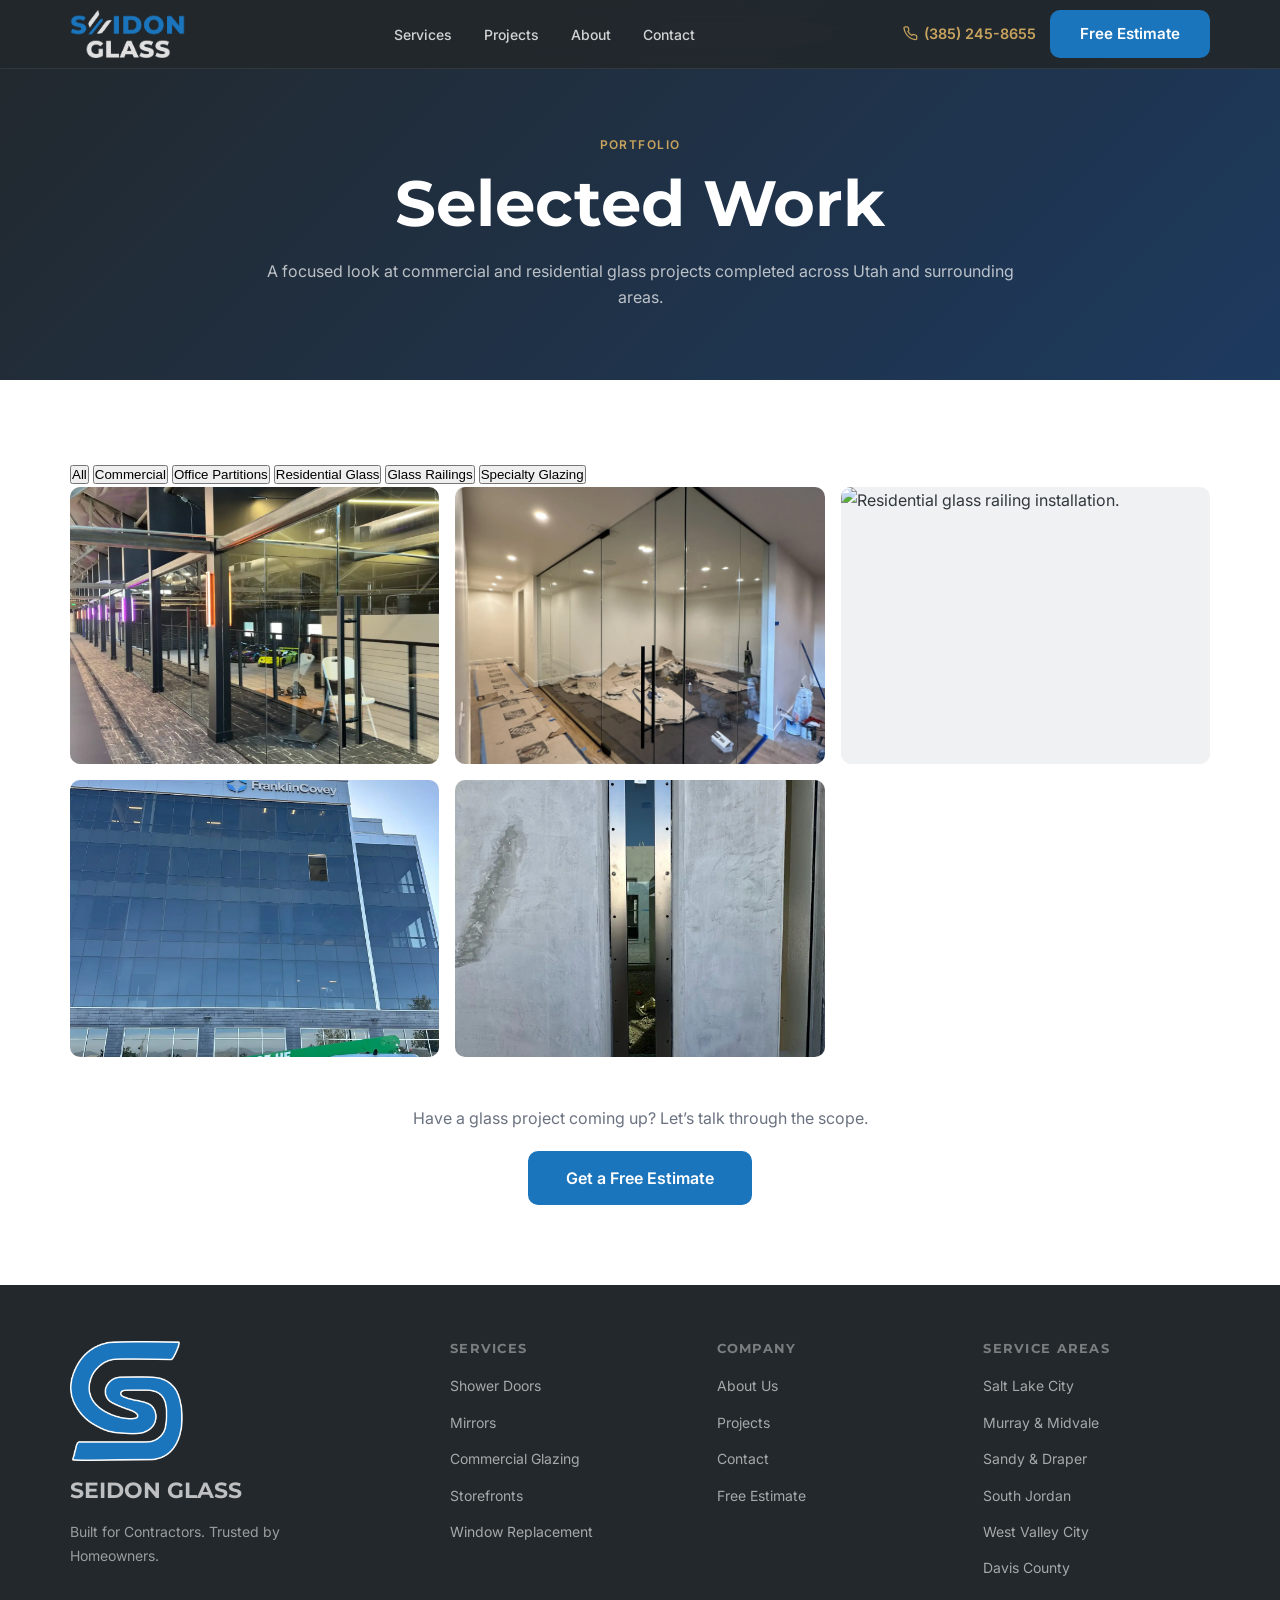
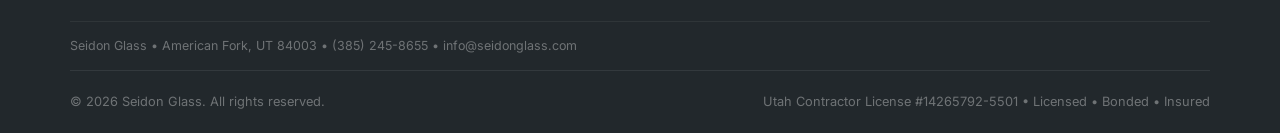
==== commit 65a56ed5: "Services, Projects, and Showers-enclosures pages added" ====
--- a/projects/index.html
+++ b/projects/index.html
@@ -1,6 +1,16 @@
 <!DOCTYPE html>
 <html lang="en">
 <head>
+
+  <!-- Google Tag Manager -->
+<script>(function(w,d,s,l,i){w[l]=w[l]||[];w[l].push({'gtm.start':
+new Date().getTime(),event:'gtm.js'});var f=d.getElementsByTagName(s)[0],
+j=d.createElement(s),dl=l!='dataLayer'?'&l='+l:'';j.async=true;j.src=
+'https://www.googletagmanager.com/gtm.js?id='+i+dl;f.parentNode.insertBefore(j,f);
+})(window,document,'script','dataLayer','GTM-5BB7Z3CL');</script>
+<!-- End Google Tag Manager -->
+
+
   <meta charset="UTF-8">
   <meta name="viewport" content="width=device-width, initial-scale=1.0">
 
@@ -16,6 +26,11 @@
 </head>
 
 <body>
+
+<!-- Google Tag Manager (noscript) -->
+<noscript><iframe src="https://www.googletagmanager.com/ns.html?id=GTM-5BB7Z3CL"
+height="0" width="0" style="display:none;visibility:hidden"></iframe></noscript>
+<!-- End Google Tag Manager (noscript) -->
 
 <header id="header">
   <div class="container">
@@ -106,7 +121,7 @@
 
       <article class="gallery-page-item residential-glass glass-railings">
         <img
-          src="../images/glass_railing_installation.webp"
+          src="../images/"
           alt="Residential glass railing installation."
           loading="lazy"
           decoding="async"
--- a/css/style.css
+++ b/css/style.css
@@ -1,61 +1,46 @@
 /* =============================================
-   SEIDON GLASS — style.css
-   Edit variables at the top to change colors/fonts globally
+   SEIDON GLASS — CLEAN PRODUCTION STYLESHEET
+   Consolidated from the working homepage + service-page iterations.
    ============================================= */
 
 /* --- DESIGN TOKENS --- */
 :root {
-  /* === SEIDON GLASS BRAND PALETTE === */
-  --accent:     #C8A35D;
---accent-light: #E8D7A6;
-  --navy:       #31383D;   /* was #0f1f35 — your charcoal */
-  --navy-dark:  #22282C;   /* was #0a1525 — darker charcoal */
-  --steel:      #1d3a5f;   /* was #1d3a5f — keep for deep bg use */
-  --sky:        #1B75BC;   /* was #2a7dc9 — your primary blue */
-  --sky-light:  #e8f2f9;   /* was #e8f2fc — pale blue tint */
-  --gold:       #4693BD;   /* was #c8a855 — replaced with secondary blue */
-  --gold-light: #daeaf5;   /* was #f5eed9 — pale secondary blue tint */
-  --white:      #ffffff;
-  --off-white:  #f7f8fa;
-  --gray-100:   #f0f1f2;   /* was #eef0f3 — near same */
-  --gray-200:   #E0E0E0;   /* was #d8dce2 — your brand light gray */
-  --gray-400:   #a0a8b0;   /* was #E0E0E0 — mid gray for borders */
-  --gray-600:   #5a6270;   /* was #4a5568 — muted text */
-  --gray-800:   #31383D;   /* was #1a202c — your charcoal */
-  --text:       #31383D;   /* was #1a202c — your charcoal */
-  --text-muted: #6b7280;   /* was #5a6478 — slightly lighter */
-
-  --font-heading: 'Montserrat', sans-serif; 
-  --font-body:    'Inter', system-ui, sans-serif;
-  /* Fonts */
+  --accent: #C8A35D;
+  --accent-light: #E8D7A6;
+  --navy: #31383D;
+  --navy-dark: #22282C;
+  --steel: #1D3A5F;
+  --sky: #1B75BC;
+  --sky-light: #E8F2F9;
+  --white: #FFFFFF;
+  --off-white: #F7F8FA;
+  --gray-100: #F0F1F2;
+  --gray-200: #E0E0E0;
+  --gray-400: #A0A8B0;
+  --gray-600: #5A6270;
+  --gray-800: #31383D;
+  --text: #31383D;
+  --text-muted: #6B7280;
 
   --font-heading: "Montserrat", "Avenir Next", "Segoe UI", Arial, sans-serif;
   --font-body: "Inter", "Segoe UI", Roboto, Helvetica, Arial, sans-serif;
 
-    /* Weights */
   --fw-regular: 400;
   --fw-medium: 500;
   --fw-semibold: 600;
   --fw-bold: 700;
 
-    /* Type Scale */
-  --fs-display: clamp(3rem, 6vw, 5rem);
-  --fs-h1: clamp(2.5rem, 4vw, 4rem);
-  --fs-h2: clamp(2rem, 3vw, 3rem);
-  --fs-h3: 1.75rem;
-  --fs-body: 1rem;
-  --fs-small: 0.875rem;
-
   --shadow-sm: 0 1px 3px rgba(0,0,0,.08), 0 1px 2px rgba(0,0,0,.06);
   --shadow-md: 0 4px 16px rgba(0,0,0,.10);
   --shadow-lg: 0 8px 32px rgba(0,0,0,.14);
 
   --radius-sm: 6px;
-  --radius:    10px;
+  --radius: 10px;
   --radius-lg: 16px;
 
   --max-w: 1180px;
   --section-pad: 80px;
+  --header-height: 68px;
 }
 
 /* --- RESET & BASE --- */
@@ -63,237 +48,100 @@
 html { scroll-behavior: smooth; font-size: 16px; }
 body {
   font-family: var(--font-body);
-  font-weight: 400;
+  font-weight: var(--fw-regular);
   color: var(--text);
   background: var(--white);
   line-height: 1.65;
   -webkit-font-smoothing: antialiased;
-}
-img { display: block; max-width: 100%; }
+  overflow-x: hidden;
+}
+img, video { display: block; max-width: 100%; }
 a { color: inherit; text-decoration: none; }
 ul { list-style: none; }
 
 /* --- TYPOGRAPHY --- */
-h1,h2,h3,h4 { font-family: var(--font-heading); line-height: 1.2; }
-h1 { font-size: clamp(2rem, 5vw, 3.25rem); font-weight: 700;}
-h2 { font-size: clamp(1.6rem, 3.5vw, 2.4rem); font-weight: 700;}
-h3 { font-size: clamp(1.15rem, 2.5vw, 1.4rem); font-weight: 700;}
-p  { max-width: 65ch; }
+h1, h2, h3, h4 { font-family: var(--font-heading); line-height: 1.2; }
+h1 { font-size: clamp(2rem, 5vw, 3.25rem); font-weight: var(--fw-bold); }
+h2 { font-size: clamp(1.6rem, 3.5vw, 2.4rem); font-weight: var(--fw-bold); }
+h3 { font-size: clamp(1.15rem, 2.5vw, 1.4rem); font-weight: var(--fw-bold); }
+p { max-width: 65ch; }
 
 /* --- LAYOUT HELPERS --- */
 .container { width: 100%; max-width: var(--max-w); margin: 0 auto; padding: 0 20px; }
-.section    { padding: var(--section-pad) 0; }
+.section { padding: var(--section-pad) 0; }
 .section-alt { background: var(--off-white); }
 .text-center { text-align: center; }
-.text-center p { margin: 0 auto; }
-
+.text-center p { margin-inline: auto; }
 .eyebrow {
   display: inline-block;
-  font-family: var(--font-body);
   font-size: .75rem;
-  font-weight: 600;
+  font-weight: var(--fw-semibold);
   letter-spacing: .12em;
   text-transform: uppercase;
   color: var(--sky);
   margin-bottom: 10px;
 }
-
-/* ---------- Project Filters ---------- */
-
-.filter-bar {
-  display: flex;
-  justify-content: center;
-  flex-wrap: wrap;
-  gap: 12px;
-  margin-bottom: 28px;
-}
-
-.filter-btn {
-  padding: 12px 22px;
-  border: 1px solid var(--gray-200);
-  border-radius: 999px;
-  background: var(--white);
-  color: var(--gray-700);
-  font-size: .9rem;
-  font-weight: 600;
-  font-family: var(--font-body);
-  cursor: pointer;
-  transition: all .25s ease;
-  box-shadow: var(--shadow-sm);
-}
-
-.filter-btn:hover {
-  border-color: var(--sky);
-  color: var(--sky);
-  transform: translateY(-2px);
-}
-
-.filter-btn.active {
-  background: linear-gradient(135deg,#2C7BC0,#1D5F99);
-  color:#fff;
-  box-shadow:0 10px 22px rgba(44,123,192,.28);
-}
-
 .section-title { margin-bottom: 14px; }
-.section-intro  { color: var(--text-muted); font-size: 1.05rem; margin-bottom: 48px; }
+.section-intro { color: var(--text-muted); font-size: 1.05rem; margin-bottom: 48px; }
 
 /* --- BUTTONS --- */
 .btn {
   display: inline-flex;
   align-items: center;
+  justify-content: center;
   gap: 8px;
-  font-family: var(--font-body);
   font-size: .95rem;
-  font-weight: 600;
+  font-weight: var(--fw-semibold);
   padding: 14px 28px;
   border-radius: var(--radius);
   cursor: pointer;
-  transition: all .2s ease;
+  transition: transform .2s ease, box-shadow .2s ease, background-color .2s ease, border-color .2s ease;
   border: 2px solid transparent;
   line-height: 1;
   white-space: nowrap;
 }
-.btn-primary {
-  background: var(--sky);
-  color: var(--white);
-  border-color: var(--sky);
-}
-.btn-primary:hover {
-  background: #1f6bb0;
-  border-color: #1f6bb0;
-  transform: translateY(-1px);
-  box-shadow: var(--shadow-md);
-}
-.btn-outline {
-  background: transparent;
-  color: var(--white);
-  border-color: rgba(255,255,255,.6);
-}
-.btn-outline:hover {
-  background: rgba(255,255,255,.12);
-  border-color: var(--white);
-}
-.btn-gold {
-  background: var(--accent);
-  color: var(--navy-dark);
-  border-color: var(--accent);
-}
-.btn-gold:hover {
-  background: var(--accent-light);
-  border-color: var(--accent);
-  transform: translateY(-1px);
-  box-shadow: var(--shadow-md);
-}
+.btn-primary { background: var(--sky); color: var(--white); border-color: var(--sky); }
+.btn-primary:hover { background: #1F6BB0; border-color: #1F6BB0; transform: translateY(-1px); box-shadow: var(--shadow-md); }
+.btn-outline { background: transparent; color: var(--white); border-color: rgba(255,255,255,.6); }
+.btn-outline:hover { background: rgba(255,255,255,.12); border-color: var(--white); }
+.btn-gold { background: var(--accent); color: var(--navy-dark); border-color: var(--accent); }
+.btn-gold:hover { background: var(--accent-light); transform: translateY(-1px); box-shadow: var(--shadow-md); }
 .btn-lg { padding: 17px 36px; font-size: 1rem; }
 
 /* --- HEADER / NAV --- */
 #header {
   position: fixed;
-  top: 0; left: 0; right: 0;
+  inset: 0 0 auto;
   z-index: 1000;
-  background: rgba(10,21,37,.96);
+  background: rgba(34,40,44,.94);
   backdrop-filter: blur(10px);
+  -webkit-backdrop-filter: blur(10px);
   border-bottom: 1px solid rgba(255,255,255,.08);
-  transition: box-shadow .3s;
+  transition: box-shadow .3s ease;
 }
 #header.scrolled { box-shadow: var(--shadow-lg); }
-
-.nav-inner {
-  display: flex;
-  align-items: center;
-  justify-content: space-between;
-  height: 68px;
-  gap: 24px;
-}
-
-.logo {
-  display: flex;
-  align-items: center;
-  flex-shrink: 0;
-  text-decoration: none;
-}
-
-.logo-image {
-  height: 48px;
-  width: auto;
-  max-width: 220px;
-  display: block;
-}
-
-
-
-.nav-links {
-  display: flex;
-  align-items: center;
-  gap: 4px;
-}
-.nav-links a {
-  color: rgba(255,255,255,.8);
-  font-size: .875rem;
-  font-weight: 500;
-  padding: 8px 14px;
-  border-radius: var(--radius-sm);
-  transition: color .2s, background .2s;
-}
+.nav-inner { display: flex; align-items: center; justify-content: space-between; height: var(--header-height); gap: 24px; }
+.logo { display: flex; align-items: center; flex-shrink: 0; }
+.logo-image { height: 48px; width: auto; max-width: 220px; }
+.nav-links { display: flex; align-items: center; gap: 4px; }
+.nav-links a { color: rgba(255,255,255,.8); font-size: .875rem; font-weight: var(--fw-medium); padding: 8px 14px; border-radius: var(--radius-sm); transition: color .2s ease, background .2s ease; }
 .nav-links a:hover { color: var(--white); background: rgba(255,255,255,.08); }
-
-.nav-cta {
-  display: flex;
-  align-items: center;
-  gap: 14px;
-  flex-shrink: 0;
-}
-.nav-phone {
-  color: var(--accent);
-  font-weight: 600;
-  font-size: .9rem;
-  display: flex;
-  align-items: center;
-  gap: 6px;
-}
+.nav-cta { display: flex; align-items: center; gap: 14px; flex-shrink: 0; }
+.nav-phone { color: var(--accent); font-weight: var(--fw-semibold); font-size: .9rem; display: flex; align-items: center; gap: 6px; }
 .nav-phone svg { width: 15px; height: 15px; }
-
-.hamburger {
-  display: none;
-  background: none;
-  border: none;
-  cursor: pointer;
-  padding: 8px;
-  flex-direction: column;
-  gap: 5px;
-}
-.hamburger span {
-  display: block;
-  width: 24px;
-  height: 2px;
-  background: var(--white);
-  border-radius: 2px;
-  transition: all .3s;
-}
+.hamburger { display: none; background: none; border: none; cursor: pointer; padding: 8px; flex-direction: column; gap: 5px; }
+.hamburger span { width: 24px; height: 2px; background: var(--white); border-radius: 2px; transition: transform .3s ease, opacity .3s ease; }
 .hamburger.open span:nth-child(1) { transform: translateY(7px) rotate(45deg); }
 .hamburger.open span:nth-child(2) { opacity: 0; }
 .hamburger.open span:nth-child(3) { transform: translateY(-7px) rotate(-45deg); }
-
-.mobile-menu {
-  display: none;
-  flex-direction: column;
-  background: var(--navy-dark);
-  border-top: 1px solid rgba(255,255,255,.08);
-  padding: 16px 20px 24px;
-  gap: 4px;
-}
+.mobile-menu { display: none; flex-direction: column; background: var(--navy-dark); border-top: 1px solid rgba(255,255,255,.08); padding: 16px 20px 24px; gap: 4px; }
 .mobile-menu.open { display: flex; }
-.mobile-menu a {
-  color: rgba(255,255,255,.85);
-  font-size: 1rem;
-  font-weight: 500;
-  padding: 12px 8px;
-  border-bottom: 1px solid rgba(255,255,255,.06);
-}
-.mobile-menu a:last-child { border: none; }
-.mobile-menu .btn { margin-top: 12px; justify-content: center; }
-
-/* --- HERO --- */
+.mobile-menu a { color: rgba(255,255,255,.85); font-size: 1rem; font-weight: var(--fw-medium); padding: 12px 8px; border-bottom: 1px solid rgba(255,255,255,.06); }
+.mobile-menu a:last-child { border: 0; }
+.mobile-menu .btn { margin-top: 12px; }
+
+
+/* --- HOMEPAGE HERO --- */
 #hero {
   position: relative;
   min-height: 100svh;
@@ -303,1167 +151,481 @@
   background: var(--navy-dark);
 }
 
-.hero-bg {
-  position: absolute;
-  inset: 0;
-  background:
-    linear-gradient(
-      135deg,
-      rgba(10,21,37,.95) 0%,
-      rgba(15,31,53,.75) 45%,
-      rgba(10,21,37,.50) 100%
-    );
-  z-index: 1;
-}
+/* Background image */
 .hero-bg-img {
   position: absolute;
   inset: 0;
-  background-image: url('../images/hero.webp');
+
+  background-image: url("../images/hero.webp");
+  background-repeat: no-repeat;
   background-size: cover;
-  background-position: 40% 35%;
-  transform: translateY(var(--hero-parallax, 0px)) scale(1.06);
-  will-change: transform;
-}
-/* Fallback gradient if no hero image is uploaded yet */
-.hero-bg-img.no-image {
-  background: linear-gradient(135deg, var(--navy-dark) 0%, var(--steel) 100%);
-}
-/* Decorative glass-reflection lines */
-.hero-bg::after {
-  animation: glassLines 18s linear infinite;
-  content: '';
-  position: absolute;
-  inset: 0;
-  background:
-    repeating-linear-gradient(
-      -55deg,
-      transparent,
-      transparent 120px,
-      rgba(42,125,201,.04) 120px,
-      rgba(42,125,201,.04) 122px
-    );
-}
-
-.hero-content {
-  position: relative;
-  z-index: 2;
-  padding: 120px 0 80px;
-  width: 100%;
-  animation: heroFadeUp .9s ease both;
-}
-
-.hero-badge {
-  animation: heroFadeUp .7s ease both;
-  display: inline-flex;
-  align-items: center;
-  gap: 8px;
-  background: rgba(42,125,201,.2);
-  border: 1px solid rgba(42,125,201,.4);
-  color: #80bdf0;
-  font-size: .78rem;
-  font-weight: 600;
-  letter-spacing: .1em;
-  text-transform: uppercase;
-  padding: 6px 14px;
-  border-radius: 40px;
-  margin-bottom: 24px;
-}
-.hero-badge-dot {
-  width: 6px; height: 6px;
-  background: var(--accent);
-  border-radius: 50%;
-  animation: pulse 2s ease-in-out infinite;
-}
-@keyframes pulse { 0%,100% { opacity:1; } 50% { opacity:.4; } }
-@keyframes heroFadeUp {
-  from {
-    opacity: 0;
-    transform: translateY(26px);
-  }
-  to {
-    opacity: 1;
-    transform: translateY(0);
-  }
-}
-
-@keyframes glassLines {
-  from {
-    background-position: 0 0;
-  }
-  to {
-    background-position: 220px 220px;
-  }
-}
-
-.hero-headline {
-  animation: heroFadeUp .9s ease .12s both;
-  color: var(--white);
-  margin-bottom: 20px;
-  max-width: 720px;
-}
-.hero-headline em {
-  font-style: normal;
-  background: linear-gradient(90deg, var(--sky) 0%, var(--accent) 100%);
-  -webkit-background-clip: text;
-  -webkit-text-fill-color: transparent;
-  background-clip: text;
-}
-
-.hero-sub {
-  animation: heroFadeUp .9s ease .22s both;
-  color: rgba(255,255,255,.72);
-  font-size: 1.1rem;
-  max-width: 560px;
-  margin-bottom: 36px;
-  line-height: 1.7;
-}
-
-.hero-actions {
-  animation: heroFadeUp .9s ease .32s both;
-  display: flex;
-  flex-wrap: wrap;
-  gap: 14px;
-  margin-bottom: 56px;
-}
-
-.hero-trust {
-  display: flex;
-  flex-wrap: wrap;
-  gap: 28px;
-  align-items: center;
-}
-.trust-item {
-  display: flex;
-  align-items: center;
-  gap: 8px;
-  color: rgba(255,255,255,.65);
-  font-size: .85rem;
-}
-.trust-item svg { width: 16px; height: 16px; color: var(--accent); flex-shrink: 0; }
-.trust-divider { width: 1px; height: 20px; background: rgba(255,255,255,.2); }
-
-/* --- PINNED SERVICES SHOWCASE --- */
-.services-showcase {
-  position: relative;
-  background: var(--navy-dark);
-  scroll-margin-top: 0;
-}
-
-.services-showcase-inner {
-  position: sticky;
-  top: 0;
-  height: 100svh;
-  overflow: hidden;
-}
-
-.service-stage {
-  position: relative;
-  height: 100%;
-  overflow: hidden;
-  isolation: isolate;
-}
-
-.showcase-media {
+
+  /* Shows more of the upper part of the project */
+  background-position: center 30%;
+
+  /* Less enlargement means less cropping */
+  transform: scale(1.02);
+
+  z-index: 0;
+  pointer-events: none;
+}
+
+/* Use this only when the hero is a video */
+.hero-bg-video {
   position: absolute;
   inset: 0;
   width: 100%;
   height: 100%;
+
   object-fit: cover;
-  opacity: 0;
-  transform: scale(1.08);
-  transition: opacity .9s ease, transform 6s ease;
-  z-index: -2;
-}
-
-.showcase-media.is-active {
-  opacity: 1;
-  transform: scale(1.0); /* slowly zooms in while active */
-}
-
-.showcase-media--commercial {
- object-position: center 40%;
-}
-
-.showcase-overlay {
+  object-position: center 22%;
+
+  transform: scale(1.02);
+
+  z-index: 0;
+  pointer-events: none;
+}
+
+/* Branded blue-charcoal overlay */
+.hero-bg {
   position: absolute;
   inset: 0;
+  z-index: 1;
+  pointer-events: none;
+
   background:
-    linear-gradient(to right, rgba(8,16,28,.55), rgba(8,16,28,.15), rgba(8,16,28,.45)),
-    linear-gradient(to top, rgba(8,16,28,.6), transparent 50%);
-  z-index: -1;
-}
-
-.showcase-card {
+    linear-gradient(
+      110deg,
+      rgba(18, 26, 38, .74) 0%,
+      rgba(31, 48, 70, .54) 36%,
+      rgba(49, 56, 61, .34) 68%,
+      rgba(22, 28, 33, .28) 100%
+    );
+}
+
+/* Make the hero paragraph readable */
+#hero .hero-sub {
+  color: rgba(255, 255, 255, .86);
+  max-width: 34rem;
+}
+
+/* Keep all hero content above the image and overlay */
+#hero .hero-content {
+  position: relative;
+  z-index: 2;
+}
+
+/* Moving architectural reflection lines */
+/* Premium moving glass reflection */
+.hero-bg::before {
+  content: "";
   position: absolute;
-  left: 6vw;
-  bottom: 8vh;
-  width: min(400px, calc(100% - 40px));  /* narrower */
-  padding: 28px 32px;
-  border-radius: 24px;
-  overflow: visible;
-  
-  background: linear-gradient(
-    145deg,
-    rgba(255,255,255,.10) 0%,
-    rgba(255,255,255,.04) 100%
-  );
-  
-  border: 1px solid rgba(255,255,255,.22);
-  backdrop-filter: blur(52px) saturate(220%) brightness(1.2);
-  -webkit-backdrop-filter: blur(52px) saturate(220%) brightness(1.2);
-  
-  box-shadow:
-    0 40px 80px rgba(0,0,0,.4),
-    inset 0 2px 0 rgba(255,255,255,.6),
-    inset 0 -1px 0 rgba(0,0,0,.1),
-    inset 1px 0 0 rgba(255,255,255,.15),
-    inset -1px 0 0 rgba(255,255,255,.08);
-}
-.showcase-card::before {
-  content: '';
-  position: absolute;
-  top: 0;
-  left: 12%;
-  right: 12%;
-  height: 1px;
-  background: linear-gradient(
-    to right,
-    transparent,
-    rgba(255,255,255,.6) 25%,
-    rgba(255,255,255,1) 50%,
-    rgba(255,255,255,.6) 75%,
-    transparent
-  );
-  border-radius: 50%;
-  /* Pull it up so it sits on the border edge */
-  transform: translateY(-0.5px);
-}
-
-/* Add a subtle bottom reflection too */
-.showcase-card::after {
-  content: '';
-  position: absolute;
-  bottom: 0;
-  left: 20%;
-  right: 20%;
-  height: 1px;
-  background: linear-gradient(
-    to right,
-    transparent,
-    rgba(255,255,255,.15) 50%,
-    transparent
-  );
-}
-
-.showcase-number {
-  color: var(--accent);
-  font-weight: 700;
-  letter-spacing: .16em;
-  font-size: .78rem;
-}
-
-.showcase-title {
-  color: var(--white);
-  font-size: clamp(1.6rem, 3vw, 2.6rem);  /* was 4rem — too big */
-  margin: 10px 0 14px;
-  line-height: 1.15;
-}
-
-.showcase-text {
-  color: rgba(255,255,255,.76);
-  font-size: 1.05rem;
-}
-
-.showcase-link {
-  display: inline-flex;
-  margin-top: 24px;
-  color: var(--accent);
-  font-weight: 700;
-}
-
-.showcase-progress {
-  position: absolute;
-  right: 6vw;
-  bottom: 10vh;
-  display: flex;
-  gap: 10px;
-}
-
-.showcase-progress button {
-  width: 44px;
-  height: 7px;
-  border: 0;
-  border-radius: 999px;
-  background: rgba(255,255,255,.38);
-  cursor: pointer;
-}
-
-  .showcase-progress button.is-active {
-  background: var(--accent);
-}
-
-/* --- SOCIAL PROOF / TRUST BAR --- */
-.trust-bar {
-  background: var(--navy);
-  padding: 10px 0;
-}
-.trust-stats {
-  display: grid;
-  grid-template-columns: repeat(auto-fit, minmax(160px, 1fr));
-  gap: 20px;
-  text-align: center;
-}
-.stat-number {
-  font-family: var(--font-heading);
-  font-size: clamp(1.6rem, 2.5vw, 2.4rem);
-  color: var(--white);
-  line-height: 1;
-  margin-bottom: 8px;
-}
-.stat-label {
-  font-size: 0.85rem;
-  line-height: 1.35;
-  letter-spacing: 0.12em;
-  text-transform: uppercase;
-  color: rgba(255,255,255,.7);
-}
-.stat-divider {
-  width: 1px;
-  height: 48px;
-  background: rgba(255,255,255,.15);
-  display: block;
-}
+  inset: -30%;
+  pointer-events: none;
+  opacity: .55;
+  filter: blur(10px);
+
+  background:
+    linear-gradient(
+      112deg,
+      transparent 34%,
+      rgba(255,255,255,.04) 42%,
+      rgba(120,189,240,.16) 48%,
+      rgba(255,255,255,.28) 51%,
+      rgba(120,189,240,.10) 55%,
+      transparent 64%
+    ),
+    linear-gradient(
+      104deg,
+      transparent 46%,
+      rgba(255,255,255,.08) 50%,
+      transparent 54%
+    );
+
+  transform: translate3d(-35%, -8%, 0) rotate(-2deg);
+  animation: heroGlassSweep 14s cubic-bezier(.4,0,.2,1) infinite;
+  mix-blend-mode: screen;
+}
+
+/* Soft blue glass glow */
+.hero-bg::after{
+    content:"";
+    position:absolute;
+    inset:0;
+
+    background:
+      radial-gradient(
+        circle at 20% 35%,
+        rgba(27,117,188,.05),
+        transparent 55%
+      );
+
+    pointer-events:none;
+}
+
+@keyframes heroGlassSweep {
+  0%,
+  18% {
+    transform: translate3d(-42%, -8%, 0) rotate(-2deg);
+    opacity: 0;
+  }
+
+  28% {
+    opacity: .5;
+  }
+
+  52% {
+    transform: translate3d(18%, 4%, 0) rotate(-2deg);
+    opacity: .58;
+  }
+
+  66%,
+  100% {
+    transform: translate3d(48%, 10%, 0) rotate(-2deg);
+    opacity: 0;
+  }
+}
+.hero-content { position: relative; z-index: 2; padding: 120px 0 80px; width: 100%; animation: heroFadeUp .9s ease both; }
+.hero-badge { display: inline-flex; align-items: center; gap: 8px; background: rgba(27,117,188,.20); border: 1px solid rgba(27,117,188,.4); color: #80BDF0; font-size: .78rem; font-weight: var(--fw-semibold); letter-spacing: .1em; text-transform: uppercase; padding: 6px 14px; border-radius: 40px; margin-bottom: 24px; animation: heroFadeUp .7s ease both; }
+.hero-badge-dot { width: 6px; height: 6px; background: var(--accent); border-radius: 50%; animation: pulse 2s ease-in-out infinite; }
+.hero-headline { color: var(--white); margin-bottom: 20px; max-width: 720px; animation: heroFadeUp .9s ease .12s both; }
+.hero-headline em{
+    background:linear-gradient(
+        90deg,
+        #1B75BC 0%,
+        #6EBBE8 45%,
+        #E3D09A 100%
+    );
+    -webkit-background-clip:text;
+    -webkit-text-fill-color:transparent;
+}
+  -webkit-background-clip: text;
+  -webkit-text-fill-color: transparent;
+  background-clip: text;
+
+  filter: drop-shadow(0 2px 12px rgba(8, 16, 28, .38));
+}
+.hero-sub { color: rgba(255,255,255,.88); font-size: 1.1rem; max-width: 24rem; margin-bottom: 36px; line-height: 1.7; animation: heroFadeUp .9s ease .22s both; }
+#hero .hero-actions { display: flex; flex-wrap: wrap; justify-content: flex-start; gap: 14px; margin-bottom: 56px; animation: heroFadeUp .9s ease .32s both; }
+.hero-trust { display: flex; flex-wrap: wrap; gap: 28px; align-items: center; }
+.hero-trust .trust-item { display: flex; align-items: center; gap: 8px; color: rgba(255,255,255,.65); font-size: .85rem; background: none; padding: 0; box-shadow: none; border-radius: 0; }
+.hero-trust .trust-item svg { width: 16px; height: 16px; color: var(--accent); flex-shrink: 0; }
+.trust-divider { width: 1px; height: 20px; background: rgba(255,255,255,.2); }
+
+@keyframes pulse { 0%,100% { opacity: 1; } 50% { opacity: .4; } }
+@keyframes heroFadeUp { from { opacity: 0; transform: translateY(26px); } to { opacity: 1; transform: translateY(0); } }
+@keyframes glassLines { to { background-position: 220px 220px; } }
+
+/* --- PINNED SERVICES SHOWCASE ---
+   GSAP owns the pin spacing. Do not add 300–500vh here. */
+.services-showcase { position: relative; min-height: 100svh; background: var(--navy-dark); }
+.services-showcase-inner { position: relative; height: 100svh; overflow: hidden; }
+.service-stage { position: relative; height: 100%; overflow: hidden; isolation: isolate; background: var(--navy-dark); }
+.showcase-media { position: absolute; inset: 0; width: 100%; height: 100%; object-fit: cover; opacity: 0; transform: scale(1.08); transition: opacity .9s ease, transform 6s ease; z-index: -2; }
+.showcase-media.is-active { opacity: 1; transform: scale(1); }
+.showcase-media.is-leaving { opacity: 0 !important; transform: scale(.97) !important; transition: opacity 1.1s ease, transform 1.1s ease !important; }
+.showcase-media--commercial { object-position: center 40%; }
+.showcase-overlay { position: absolute; inset: 0; z-index: -1; background: linear-gradient(to right, rgba(8,16,28,.55), rgba(8,16,28,.15), rgba(8,16,28,.45)), linear-gradient(to top, rgba(8,16,28,.6), transparent 50%); }
+.showcase-card { position: absolute; left: 6vw; bottom: 8vh; width: min(400px, calc(100% - 40px)); padding: 28px 32px; border-radius: 24px; background: linear-gradient(145deg, rgba(255,255,255,.12), rgba(255,255,255,.055)); border: 1px solid rgba(255,255,255,.22); backdrop-filter: blur(18px) saturate(145%); -webkit-backdrop-filter: blur(18px) saturate(145%); box-shadow: 0 28px 70px rgba(0,0,0,.32), inset 0 1px 0 rgba(255,255,255,.45); }
+.showcase-card::before { content: ''; position: absolute; top: 0; left: 12%; right: 12%; height: 1px; background: linear-gradient(to right, transparent, rgba(255,255,255,.75), transparent); }
+.showcase-title { color: var(--white); font-size: clamp(1.6rem, 3vw, 2.6rem); margin: 0 0 14px; line-height: 1.15; }
+.showcase-text { color: rgba(255,255,255,.76); font-size: 1.05rem; }
+.showcase-link { display: inline-flex; margin-top: 24px; color: var(--accent); font-weight: var(--fw-bold); }
+.showcase-progress { position: absolute; right: 6vw; bottom: 10vh; display: flex; gap: 10px; }
+.showcase-progress button { width: 32px; height: 4px; border: 0; border-radius: 999px; background: rgba(255,255,255,.25); cursor: pointer; overflow: hidden; transition: width .3s ease, background .3s ease; }
+.showcase-progress button.is-active { width: 56px; background: var(--accent); }
+
+/* --- TRUST BAR --- */
+.trust-bar { display: block; position: relative; z-index: 3; background: var(--navy); padding: 10px 0; }
+.stats-grid { display: grid; grid-template-columns: 1fr auto 1fr auto 1fr; align-items: center; text-align: center; padding: 28px 0; }
+.stat-divider { width: 1px; height: 42px; background: rgba(255,255,255,.15); }
+.stat-number { font-family: var(--font-heading); font-size: clamp(1.5rem, 2.2vw, 2.1rem); color: var(--white); line-height: 1; margin-bottom: 6px; }
+.stat-label { font-size: .78rem; line-height: 1.35; letter-spacing: .12em; text-transform: uppercase; color: rgba(255,255,255,.7); }
 
 /* --- WHY CHOOSE US --- */
-.why-grid {
-  display: grid;
-  grid-template-columns: 1fr 1fr;
-  gap: 48px;
-  align-items: center;
-}
-.why-image {
-  position: relative;
-  border-radius: 28px;
-  overflow: hidden;
-  aspect-ratio: 4 / 5;
-  background: #e9edf2;
-  box-shadow: var(--shadow-lg);
-}
-.why-image img {
-  width: 100%;
-  height: 100%;
-  object-fit: cover;
-  display: block;
-}
-.why-image-placeholder {
-  position: absolute;
-  inset: 0;
-  background: linear-gradient(135deg, var(--steel) 0%, var(--navy) 100%);
-  display: flex;
-  align-items: center;
-  justify-content: center;
-  color: rgba(255,255,255,.3);
-  font-size: .85rem;
-  font-style: italic;
-}
+.why-grid { display: grid; grid-template-columns: 1fr 1fr; gap: 48px; align-items: center; }
+.why-image { border-radius: var(--radius-lg); overflow: hidden; box-shadow: var(--shadow-lg); background: var(--gray-100); aspect-ratio: 4/3; position: relative; }
+.why-image img { width: 100%; height: 100%; object-fit: cover; }
 .why-list { display: flex; flex-direction: column; gap: 24px; }
 .why-item { display: flex; gap: 16px; align-items: flex-start; }
-.why-item-icon {
-  width: 44px; height: 44px;
-  background: var(--sky-light);
-  border-radius: var(--radius);
-  display: flex;
-  align-items: center;
-  justify-content: center;
-  flex-shrink: 0;
-}
+.why-item-icon { width: 44px; height: 44px; background: var(--sky-light); border-radius: var(--radius); display: flex; align-items: center; justify-content: center; flex-shrink: 0; }
 .why-item-icon svg { width: 22px; height: 22px; color: var(--sky); }
-.why-item h4 { font-family: var(--font-heading); margin-bottom: 4px; font-size: 1rem; color: var(--navy); }
-.why-item p  { font-size: .9rem; color: var(--text-muted); max-width: 100%; }
-
-/* --- PROJECT GALLERY PREVIEW --- */
-.gallery-grid {
-  display: grid;
-  grid-template-columns: repeat(3, 1fr);
-  grid-template-rows: auto auto;
-  gap: 12px;
-}
-.gallery-item {
-  border-radius: var(--radius);
-  overflow: hidden;
-  background: var(--gray-200);
-  aspect-ratio: 4/3;
-  position: relative;
-}
-.gallery-item:first-child {
-  grid-column: span 2;
-  aspect-ratio: 16/9;
-}
-.gallery-item img {
-  width: 100%; height: 100%;
-  object-fit: cover;
-  transition: transform .5s ease;
-}
+.why-item h4 { margin-bottom: 4px; font-size: 1rem; color: var(--navy); }
+.why-item p { font-size: .9rem; color: var(--text-muted); max-width: 100%; }
+
+/* --- PROJECT GALLERY --- */
+.gallery-grid { display: grid; grid-template-columns: repeat(3, 1fr); grid-template-rows: auto auto; gap: 12px; }
+.gallery-item { border-radius: var(--radius); overflow: hidden; background: var(--gray-200); aspect-ratio: 4/3; position: relative; }
+.gallery-item:first-child { grid-column: span 2; aspect-ratio: 16/9; }
+.gallery-item img { width: 100%; height: 100%; object-fit: cover; transition: transform .5s ease; }
 .gallery-item:hover img { transform: scale(1.04); }
-.gallery-overlay {
-  position: absolute;
-  inset: 0;
-  background: linear-gradient(to top, rgba(10,21,37,.7) 0%, transparent 50%);
-  opacity: 0;
-  transition: opacity .3s;
-  display: flex;
-  align-items: flex-end;
-  padding: 16px;
-}
+.gallery-overlay { position: absolute; inset: 0; background: linear-gradient(to top, rgba(10,21,37,.7), transparent 50%); opacity: 0; transition: opacity .3s ease; display: flex; align-items: flex-end; padding: 16px; }
 .gallery-item:hover .gallery-overlay { opacity: 1; }
-.gallery-overlay span {
-  color: var(--white);
-  font-size: .85rem;
-  font-weight: 500;
-}
-/* Placeholder for gallery items without real photos */
-.gallery-placeholder {
-  position: absolute;
-  inset: 0;
-  background: linear-gradient(135deg, var(--gray-200) 0%, var(--gray-100) 100%);
-  display: flex;
-  align-items: center;
-  justify-content: center;
-  color: var(--gray-400);
-  font-size: .8rem;
-  font-style: italic;
-}
+.gallery-overlay span { color: var(--white); font-size: .85rem; font-weight: var(--fw-medium); }
 
 /* --- TESTIMONIALS --- */
-.testimonials-grid {
-  display: grid;
-  grid-template-columns: repeat(auto-fit, minmax(300px, 1fr));
-  gap: 24px;
-}
-.testimonial-card {
-  background: var(--white);
-  border: 1px solid var(--gray-200);
-  border-radius: var(--radius-lg);
-  padding: 28px 26px;
-  position: relative;
-}
-.testimonial-card::before {
-  content: '"';
-  position: absolute;
-  top: 16px; right: 22px;
-  font-family: var(--font-heading);
-  font-size: 5rem;
-  line-height: 1;
-  color: var(--sky-light);
-}
-.stars {
-  display: flex;
-  gap: 3px;
-  margin-bottom: 14px;
-}
+.testimonials-grid { display: grid; grid-template-columns: repeat(auto-fit, minmax(300px, 1fr)); gap: 24px; }
+.testimonial-card { background: var(--white); border: 1px solid var(--gray-200); border-radius: var(--radius-lg); padding: 28px 26px; position: relative; }
+.testimonial-card::before { content: '"'; position: absolute; top: 16px; right: 22px; font-family: var(--font-heading); font-size: 5rem; line-height: 1; color: var(--sky-light); }
+.stars { display: flex; gap: 3px; margin-bottom: 14px; }
 .stars svg { width: 16px; height: 16px; color: var(--accent); fill: var(--accent); }
-.stat-divider {
-  width: 1px;
-  height: 48px;
-  background: rgba(255,255,255,.15);
-  display: block;
-}
-.stats-grid {
-  display: grid;
-  grid-template-columns: 1fr auto 1fr auto 1fr;
-  align-items: center;
-  text-align: center;
-  gap: 0;
-  padding: 42px 0;
-}
-.stat-number {
-  font-family: var(--font-heading);
-  font-size: clamp(1.6rem, 2.5vw, 2.4rem);
-  color: var(--white);
-  line-height: 1;
-  margin-bottom: 8px;
-}
-.testimonial-text {
-  font-size: .95rem;
-  color: var(--gray-600);
-  line-height: 1.7;
-  margin-bottom: 20px;
-  font-style: italic;
-}
-.testimonial-author {
-  display: flex;
-  align-items: center;
-  gap: 12px;
-}
-.author-avatar {
-  width: 42px; height: 42px;
-  border-radius: 50%;
-  background: var(--sky-light);
-  display: flex;
-  align-items: center;
-  justify-content: center;
-  font-family: var(--font-heading);
-  font-size: .95rem;
-  font-weight: 700;
-  color: var(--steel);
-  flex-shrink: 0;
-}
-.author-name  { font-weight: 600; font-size: .9rem; color: var(--navy); }
+.testimonial-text { font-size: .95rem; color: var(--gray-600); line-height: 1.7; margin-bottom: 20px; font-style: italic; }
+.testimonial-author { display: flex; align-items: center; gap: 12px; }
+.author-avatar { width: 42px; height: 42px; border-radius: 50%; background: var(--sky-light); display: flex; align-items: center; justify-content: center; font-family: var(--font-heading); font-weight: var(--fw-bold); color: var(--steel); flex-shrink: 0; }
+.author-name { font-weight: var(--fw-semibold); font-size: .9rem; color: var(--navy); }
 .author-title { font-size: .8rem; color: var(--text-muted); }
 
 /* --- CTA BANNER --- */
-.cta-section {
-  background: linear-gradient(135deg, var(--navy) 0%, var(--steel) 100%);
-  padding: 80px 0;
-  text-align: center;
-  position: relative;
-  overflow: hidden;
-}
-.cta-section::before {
-  content: '';
-  position: absolute;
-  inset: 0;
-  background: repeating-linear-gradient(
-    -55deg,
-    transparent,
-    transparent 80px,
-    rgba(255,255,255,.015) 80px,
-    rgba(255,255,255,.015) 81px
-  );
-}
-.cta-section h2 { color: var(--white); margin-bottom: 14px; position: relative; z-index: 1; }
-.cta-section p  { color: rgba(255,255,255,.7); max-width: 540px; margin: 0 auto 36px; position: relative; z-index: 1; }
-.cta-actions {
-  display: flex;
-  justify-content: center;
-  flex-wrap: wrap;
-  gap: 14px;
-  position: relative;
-  z-index: 1;
-}
+.cta-section { background: linear-gradient(135deg, var(--navy), var(--steel)); padding: 80px 0; text-align: center; position: relative; overflow: hidden; }
+.cta-section::before { content: ''; position: absolute; inset: 0; background: repeating-linear-gradient(-55deg, transparent 0 80px, rgba(255,255,255,.015) 80px 81px); }
+.cta-section h2, .cta-section p, .cta-actions { position: relative; z-index: 1; }
+.cta-section h2 { color: var(--white); margin-bottom: 14px; }
+.cta-section p { color: rgba(255,255,255,.7); max-width: 540px; margin: 0 auto 36px; }
+.cta-actions { display: flex; justify-content: center; flex-wrap: wrap; gap: 14px; }
 
 /* --- CONTACT FORM --- */
-.contact-grid {
-  display: grid;
-  grid-template-columns: 1fr 1.4fr;
-  gap: 56px;
-  align-items: start;
-}
+.contact-grid { display: grid; grid-template-columns: 1fr 1.4fr; gap: 56px; align-items: start; }
 .contact-info { display: flex; flex-direction: column; gap: 28px; }
-.contact-info h2 { margin-bottom: 4px; }
-.contact-info > p { color: var(--text-muted); }
-.contact-detail {
-  display: flex;
-  align-items: flex-start;
-  gap: 14px;
-}
-.contact-detail-icon {
-  width: 44px; height: 44px;
-  background: var(--sky-light);
-  border-radius: var(--radius);
-  display: flex;
-  align-items: center;
-  justify-content: center;
-  flex-shrink: 0;
-}
+.contact-detail { display: flex; align-items: flex-start; gap: 14px; }
+.contact-detail-icon { width: 44px; height: 44px; background: var(--sky-light); border-radius: var(--radius); display: flex; align-items: center; justify-content: center; flex-shrink: 0; }
 .contact-detail-icon svg { width: 20px; height: 20px; color: var(--sky); }
 .contact-detail strong { display: block; font-size: .85rem; margin-bottom: 2px; color: var(--navy); }
-.contact-detail span   { font-size: .95rem; color: var(--text-muted); }
-.contact-detail a      { color: var(--sky); }
-
-.form-card {
-  background: var(--white);
-  border: 1px solid var(--gray-200);
-  border-radius: var(--radius-lg);
-  padding: 36px;
-  box-shadow: var(--shadow-md);
-}
+.contact-detail span { font-size: .95rem; color: var(--text-muted); }
+.contact-detail a { color: var(--sky); }
+.form-card { background: var(--white); border: 1px solid var(--gray-200); border-radius: var(--radius-lg); padding: 36px; box-shadow: var(--shadow-md); }
 .form-card h3 { margin-bottom: 6px; color: var(--navy); }
 .form-card > p { font-size: .9rem; color: var(--text-muted); margin-bottom: 28px; }
-
 .form-row { display: grid; grid-template-columns: 1fr 1fr; gap: 16px; }
 .form-group { display: flex; flex-direction: column; gap: 6px; margin-bottom: 16px; }
-.form-group label { font-size: .85rem; font-weight: 600; color: var(--gray-800); }
-.form-group input,
-.form-group select,
-.form-group textarea {
-  border: 1.5px solid var(--gray-200);
-  border-radius: var(--radius-sm);
-  padding: 11px 14px;
-  font-family: var(--font-body);
-  font-size: .95rem;
-  color: var(--text);
-  background: var(--white);
-  transition: border-color .2s, box-shadow .2s;
-  width: 100%;
-  -webkit-appearance: none;
-  appearance: none;
-}
-.form-group select {
-  background-image: url("data:image/svg+xml,%3Csvg xmlns='http://www.w3.org/2000/svg' viewBox='0 0 20 20' fill='%238c94a0'%3E%3Cpath fill-rule='evenodd' d='M5.23 7.21a.75.75 0 011.06.02L10 11.168l3.71-3.938a.75.75 0 111.08 1.04l-4.25 4.5a.75.75 0 01-1.08 0l-4.25-4.5a.75.75 0 01.02-1.06z'/%3E%3C/svg%3E");
-  background-repeat: no-repeat;
-  background-position: right 12px center;
-  background-size: 18px;
-  padding-right: 36px;
-}
-.form-group input:focus,
-.form-group select:focus,
-.form-group textarea:focus {
-  outline: none;
-  border-color: var(--sky);
-  box-shadow: 0 0 0 3px rgba(42,125,201,.15);
-}
+.form-group label { font-size: .85rem; font-weight: var(--fw-semibold); color: var(--gray-800); }
+.form-group input, .form-group select, .form-group textarea { border: 1.5px solid var(--gray-200); border-radius: var(--radius-sm); padding: 11px 14px; font: inherit; color: var(--text); background: var(--white); width: 100%; }
+.form-group input:focus, .form-group select:focus, .form-group textarea:focus { outline: none; border-color: var(--sky); box-shadow: 0 0 0 3px rgba(27,117,188,.15); }
 .form-group textarea { resize: vertical; min-height: 100px; }
-.form-submit {
-  width: 100%;
-  justify-content: center;
-  border: none;
-  margin-top: 4px;
-}
-.form-note {
-  text-align: center;
-  font-size: .8rem;
-  color: var(--text-muted);
-  margin-top: 12px;
-}
-.form-success {
-  display: none;
-  text-align: center;
-  padding: 20px;
-  background: #edf7f0;
-  border: 1px solid #a3d9b1;
-  border-radius: var(--radius);
-  color: #1a6b38;
-  font-size: .95rem;
-  font-weight: 500;
-  margin-top: 16px;
-}
+.form-submit { width: 100%; border: none; margin-top: 4px; }
+.form-note { text-align: center; font-size: .8rem; color: var(--text-muted); margin-top: 12px; }
+.form-success { display: none; text-align: center; padding: 20px; background: #EDF7F0; border: 1px solid #A3D9B1; border-radius: var(--radius); color: #1A6B38; font-weight: var(--fw-medium); margin-top: 16px; }
+
+/* --- SERVICE / AD LANDING PAGES --- */
+.page-hero { background: linear-gradient(135deg, var(--navy-dark), var(--steel)); padding: 130px 0 70px; text-align: center; }
+.page-hero .eyebrow { color: var(--accent); }
+.page-hero h1 { color: var(--white); max-width: 1100px; margin: 0 auto 16px; font-size: clamp(2.5rem, 5vw, 4rem); }
+.page-hero p { color: rgba(255,255,255,.7); max-width: 760px; margin: 0 auto; }
+.page-hero .hero-benefits { display: flex; justify-content: center; flex-wrap: wrap; gap: 24px; margin: 30px auto; color: var(--white); font-weight: var(--fw-semibold); }
+.page-hero .hero-actions { display: flex; justify-content: center; gap: 16px; }
+.page-hero .hero-actions .btn { min-width: 240px; }
+.trust-section { padding: 60px 0; background: #F8F8F6; }
+.trust-grid { display: grid; grid-template-columns: repeat(3, 1fr); gap: 30px; }
+.trust-section .trust-item { display: block; background: var(--white); padding: 30px; border-radius: 12px; box-shadow: 0 10px 30px rgba(0,0,0,.06); color: var(--text); }
+.trust-section .trust-item strong { display: block; font-size: 1.2rem; color: var(--navy); margin-bottom: 10px; }
+.trust-section .trust-item p { color: var(--text-muted); margin: 0; }
+.service-detail-grid { display: grid; grid-template-columns: 1fr 1fr; gap: 56px; align-items: start; }
+.service-feature-list { display: flex; flex-direction: column; gap: 12px; }
+.service-feature-list li { display: flex; align-items: center; gap: 10px; font-size: .95rem; color: var(--text-muted); }
+.service-feature-list li::before { content: ''; width: 8px; height: 8px; background: var(--sky); border-radius: 50%; flex-shrink: 0; }
+.services-grid { display: grid; grid-template-columns: repeat(3, 1fr); gap: 24px; align-items: stretch; }
+.service-card { display: flex; flex-direction: column; height: 100%; background: var(--white); border: 1px solid var(--gray-200); border-radius: var(--radius-lg); padding: 25px; }
+.service-icon { width: 56px; height: 56px; margin-bottom: 18px; flex-shrink: 0; display: flex; align-items: center; justify-content: center; border-radius: var(--radius); background: var(--sky-light); }
+.service-icon svg { width: 28px; height: 28px; color: var(--sky); }
+
+/* --- GALLERY PAGE --- */
+.gallery-page-grid { display: grid; grid-template-columns: repeat(auto-fit, minmax(300px, 1fr)); gap: 16px; }
+.gallery-page-item { border-radius: var(--radius); overflow: hidden; aspect-ratio: 4/3; background: var(--gray-100); }
+.gallery-page-item img { width: 100%; height: 100%; object-fit: cover; }
 
 /* --- FOOTER --- */
-footer {
-  background: var(--navy-dark);
-  color: rgba(255,255,255,.7);
-}
-.footer-top {
-  padding: 56px 0 40px;
-  display: grid;
-  grid-template-columns: 1.5fr 1fr 1fr 1fr;
-  gap: 40px;
-}
-.footer-brand { max-width: 280px; }
-.footer-brand .logo { margin-bottom: 14px; }
+footer { background: var(--navy-dark); color: rgba(255,255,255,.7); }
+.footer-top { padding: 56px 0 40px; display: grid; grid-template-columns: 1.5fr 1fr 1fr 1fr; gap: 40px; }
+.footer-brand { max-width: 280px; display: flex; flex-direction: column; align-items: flex-start; gap: 1rem; padding-right: 2rem; }
 .footer-brand p { font-size: .875rem; line-height: 1.7; color: rgba(255,255,255,.55); }
-.footer-brand .footer-phone {
-  display: inline-flex;
-  align-items: center;
-  gap: 6px;
-  color: var(--accent);
-  font-weight: 600;
-  font-size: .95rem;
-  margin-top: 14px;
-}
-.footer-col h4 {
-  font-family: var(--font-body);
-  font-size: .8rem;
-  font-weight: 700;
-  letter-spacing: .1em;
-  text-transform: uppercase;
-  color: rgba(255,255,255,.4);
-  margin-bottom: 16px;
-}
+.footer-brand .footer-phone { display: inline-flex; align-items: center; gap: 6px; color: var(--accent); font-weight: var(--fw-semibold); font-size: .95rem; }
+.footer-logo-image { height: 120px; width: auto; }
+.footer-col h4 { font-size: .8rem; font-weight: var(--fw-bold); letter-spacing: .1em; text-transform: uppercase; color: rgba(255,255,255,.4); margin-bottom: 16px; }
 .footer-col ul { display: flex; flex-direction: column; gap: 10px; }
-.footer-col a {
-  font-size: .875rem;
-  color: rgba(255,255,255,.6);
-  transition: color .2s;
-}
+.footer-col a { font-size: .875rem; color: rgba(255,255,255,.6); transition: color .2s ease; }
 .footer-col a:hover { color: var(--white); }
-.footer-logo-image {
-  height: 95px;
-  width: auto;
-  margin-bottom: 18px;
-}
-.footer-brand {
+.footer-bottom { border-top: 1px solid rgba(255,255,255,.08); padding: 20px 0; display: flex; justify-content: space-between; align-items: center; gap: 16px; flex-wrap: wrap; font-size: .8rem; color: rgba(255,255,255,.35); }
+.footer-nap { font-size: .78rem; color: rgba(255,255,255,.35); }
+
+/* --- STICKY MOBILE CTA --- */
+.sticky-cta { display: none; position: fixed; inset: auto 0 0; background: var(--navy); border-top: 1px solid rgba(255,255,255,.1); padding: 10px 12px; z-index: 9999; gap: 10px; }
+.sticky-cta a { flex: 1; display: flex; align-items: center; justify-content: center; gap: 7px; padding: 13px; border-radius: var(--radius-sm); font-weight: var(--fw-bold); font-size: .9rem; }
+.sticky-cta .cta-call { background: var(--sky); color: var(--white); }
+.sticky-cta .cta-quote { background: transparent; border: 1.5px solid rgba(255,255,255,.3); color: var(--white); }
+
+/* ==================================================
+   RESPONSIVE
+   Keep this section at the bottom of style.css
+   ================================================== */
+
+/* ---------- TABLET / SMALL DESKTOP ---------- */
+@media (max-width: 900px) {
+  :root {
+    --section-pad: 60px;
+  }
+
+  .nav-links,
+  .nav-cta {
+    display: none;
+  }
+
+  .hamburger {
+    display: flex;
+  }
+
+  .why-grid,
+  .contact-grid,
+  .service-detail-grid {
+    grid-template-columns: 1fr;
+  }
+
+  .footer-top {
+    grid-template-columns: 1fr 1fr;
+  }
+
+  .gallery-grid {
+    grid-template-columns: 1fr 1fr;
+  }
+
+  .gallery-item:first-child {
+    grid-column: span 2;
+  }
+
+  .sticky-cta {
+    display: flex;
+  }
+
+  body {
+    padding-bottom: 72px;
+  }
+}
+
+
+/* ---------- MOBILE ---------- */
+@media (max-width: 700px) {
+  .container {
+    padding-inline: 20px;
+  }
+
+  /* HERO */
+  #hero {
+    min-height: auto;
+    height: auto;
+    align-items: flex-start;
+    padding: 0;
+  }
+
+  .hero-bg-img,
+  .hero-bg-video {
+    height: 100%;
+    min-height: 100%;
+    background-position: 54% center;
+    object-position: 42% center;
+  
+    transform: scale(1.03);
+    will-change: auto;
+  }
+
+  .hero-bg::before {
+    opacity: .3;
+    filter: blur(14px);
+    animation-duration: 18s;
+  }
+
+  .hero-content {
+    width: 100%;
+    padding: 120px 24px 104px;
+  }
+
+  .hero-badge {
+    max-width: 100%;
+    margin-bottom: 22px;
+    padding: 7px 11px;
+    font-size: clamp(.57rem, 2.2vw, .68rem);
+    line-height: 1.35;
+    letter-spacing: .075em;
+    white-space: normal;
+  }
+
+  .hero-headline {
+    max-width: 100%;
+    margin-bottom: 20px;
+    font-size: clamp(2.2rem, 9.4vw, 2.85rem);
+    line-height: 1;
+    letter-spacing: -.035em;
+  }
+
+  .hero-headline em {
+    display: block;
+    margin-top: 12px;
+    line-height: 1.03;
+  }
+
+  .hero-sub {
+    max-width: 30rem;
+    margin-bottom: 26px;
+    font-size: clamp(.92rem, 3.8vw, 1rem);
+    line-height: 1.48;
+    color: rgba(255, 255, 255, .78);
+  }
+
+  /* Mobile uses the fixed CTA bar */
+  #hero .hero-actions {
+    display: none;
+  }
+
+  .hero-trust {
+    display: grid;
+    grid-template-columns: repeat(2, minmax(0, 1fr));
+    gap: 16px 14px;
+    margin-top: 0;
+    padding-bottom: 0;
+  }
+
+  .hero-trust .trust-item {
     display: flex;
     align-items: flex-start;
-    padding-right: 2rem;
-}
-.footer-brand {
-  display: flex;
-  flex-direction: column;
-  align-items: flex-start;
-  gap: 1rem;
-}
-
-.footer-brand h3 {
-  font-family: var(--font-heading);
-  font-size: 1.5rem;
-  color: var(--white);
-  margin: 0;
-}
-
-.footer-brand p {
-  font-family: var(--font-body);
-  color: var(--gray-400);
-  margin: 0;
-}
-.footer-bottom {
-  border-top: 1px solid rgba(255,255,255,.08);
-  padding: 20px 0;
-  display: flex;
-  justify-content: space-between;
-  align-items: center;
-  gap: 16px;
-  flex-wrap: wrap;
-  font-size: .8rem;
-  color: rgba(255,255,255,.35);
-}
-.footer-nap { font-size: .78rem; color: rgba(255,255,255,.35); }
-
-@media (min-width: 901px) {
-  .footer-top {
-    grid-template-columns: 1.15fr 1fr 1fr 1fr;
-    align-items: start;
-  }
-
-  .footer-brand {
-    align-items: flex-start;
-    text-align: left;
-    padding-right: 0;
-  }
-
-  .footer-logo-image {
-    height: 90px;
-    margin: 0 0 18px 0;
-  }
-
-  .footer-brand h3 {
-    margin-top: 0;
-  }
-}
-
-/* --- SERVICE PAGES --- */
-.page-hero {
-  background: linear-gradient(135deg, var(--navy-dark) 0%, var(--steel) 100%);
-  padding: 130px 0 70px;
-  text-align: center;
-}
-.page-hero .eyebrow { color: var(--accent); }
-.page-hero h1 { color: var(--white); margin-bottom: 16px; }
-.page-hero p  { color: rgba(255,255,255,.7); max-width: 580px; margin: 0 auto; }
-
-.service-detail-grid {
-  display: grid;
-  grid-template-columns: 1fr 1fr;
-  gap: 56px;
-  align-items: start;
-}
-.service-feature-list { display: flex; flex-direction: column; gap: 12px; }
-.service-feature-list li {
-  display: flex;
-  align-items: center;
-  gap: 10px;
-  font-size: .95rem;
-  color: var(--text-muted);
-}
-.service-feature-list li::before {
-  content: '';
-  width: 8px; height: 8px;
-  background: var(--sky);
-  border-radius: 50%;
-  flex-shrink: 0;
-}
-
-/* --- GALLERY PAGE --- */
-.gallery-page-grid {
-  display: grid;
-  grid-template-columns: repeat(auto-fit, minmax(300px, 1fr));
-  gap: 16px;
-}
-.gallery-page-item {
-  border-radius: var(--radius);
-  overflow: hidden;
-  aspect-ratio: 4/3;
-  background: var(--gray-100);
-      transition:
-        opacity .3s ease,
-        transform .3s ease;
-}
-.gallery-page-item img { width: 100%; height: 100%; object-fit: cover; }
-
-.gallery-page-item:hover{
-    transform:translateY(-6px);
-    box-shadow:0 18px 40px rgba(0,0,0,.16);
-}
-/* --- STICKY PHONE BAR (mobile) --- */
-.sticky-cta {
-  display: none;
-  position: fixed;
-  bottom: 0; left: 0; right: 0;
-  background: var(--navy);
-  border-top: 1px solid rgba(255,255,255,.1);
-  padding: 12px 16px;
-  z-index: 900;
-  gap: 10px;
-}
-.sticky-cta a {
-  flex: 1;
-  display: flex;
-  align-items: center;
-  justify-content: center;
-  gap: 7px;
-  padding: 13px;
-  border-radius: var(--radius-sm);
-  font-weight: 600;
-  font-size: .9rem;
-}
-.sticky-cta .cta-call {
-  background: var(--sky);
-  color: var(--white);
-}
-.sticky-cta .cta-quote {
-  background: transparent;
-  border: 1.5px solid rgba(255,255,255,.3);
-  color: var(--white);
-}
-
-/* Trust bar final override */
-.trust-bar {
-  display: block;
-  position: relative;
-  z-index: 3;
-  background: var(--navy);
-  padding: 10px 0;
-}
-
-.trust-bar .container {
-  position: relative;
-  z-index: 2;
-}
-
-.stats-grid {
-  display: grid;
-  grid-template-columns: 1fr auto 1fr auto 1fr;
-  align-items: center;
-  text-align: center;
-  gap: 0;
-  padding: 28px 0;
-}
-
-.stat-divider {
-  display: block;
-  width: 1px;
-  height: 42px;
-  background: rgba(255,255,255,.15);
-}
-
-.stat-number {
-  font-family: var(--font-heading);
-  font-size: clamp(1.5rem, 2.2vw, 2.1rem);
-  color: var(--white);
-  line-height: 1;
-  margin-bottom: 6px;
-}
-
-.stat-label {
-  font-size: .78rem;
-  line-height: 1.35;
-  letter-spacing: .12em;
-  text-transform: uppercase;
-  color: rgba(255,255,255,.7);
-}
-
-
-/* === RESPONSIVE === */
-@media (prefers-reduced-motion: reduce) {
-  .hero-bg-img,
-  .hero-content,
-  .hero-badge,
-  .hero-headline,
-  .hero-sub,
-  .hero-actions,
-  .hero-bg::after {
-    animation: none !important;
-    transform: none !important;
-  }
-}
-
-@media (max-width: 600px) {
-  .stats-grid {
-    grid-template-columns: repeat(3, 1fr);
-    padding: 22px 8px;
-  }
-
-  .stats-grid .stat-divider {
+    gap: 8px;
+    padding: 0;
+    background: transparent;
+    box-shadow: none;
+    color: rgba(255, 255, 255, .76);
+    font-size: clamp(.72rem, 3.1vw, .82rem);
+    line-height: 1.3;
+  }
+
+  .hero-trust .trust-item svg {
+    width: 16px;
+    height: 16px;
+    margin-top: 1px;
+  }
+
+  .hero-trust .trust-divider {
     display: none;
   }
 
-  .stats-grid .stat-number {
-    font-size: 1.15rem;
-    margin-bottom: 4px;
-  }
-
-  .stats-grid .stat-label {
-    font-size: .62rem;
-    letter-spacing: .08em;
-  }
-}
-
-@media (max-width: 700px) {
-  .contact-info > p,
-  .contact-detail span,
-  .contact-detail strong {
-    color: rgba(255,255,255,.82);
-  }
-
-  .contact-info h2 {
-    color: #fff;
-  }
-
-  .services-grid {
-    display: flex;
-    overflow-x: auto;
-    gap: 16px;
-    scroll-snap-type: x mandatory;
-    padding: 10px 18px 28px;
-    margin-inline: -8px;
-    -webkit-overflow-scrolling: touch;
-  }
-
-  .service-card {
-    min-width: 84%;
-    scroll-snap-align: center;
-  }
-
-  .services-grid::-webkit-scrollbar {
-    display: none;
-  }
-
-  .service-photo {
-    height: 190px;
-  }
-
-    body {
-    background: var(--navy-dark);
-  }
-
-  .sticky-cta {
-    background: var(--navy);
-  }
-
-  .sticky-cta::before {
-    content: "";
-    position: absolute;
-    left: 0;
-    right: 0;
-    top: -80px;
-    height: 80px;
-    background: linear-gradient(
-      to bottom,
-      rgba(34, 40, 44, 0),
-      var(--navy-dark)
-    );
-    pointer-events: none;
-  }
-}
-  
-  @media (max-width: 400px) {
+  /* SERVICES SHOWCASE */
+  .services-showcase {
+    min-height: 0;
+    height: auto;
+  }
+
+  .services-showcase-inner {
+    position: static;
+    height: auto;
+  }
+
   .service-stage {
-    padding: 0 12px 100px;
+    height: 560px;
   }
 
   .showcase-card {
-    padding: 18px 16px;
-  }
-
-  .showcase-title {
-    font-size: 1.35rem;
-  }
-
-  .showcase-text {
-    font-size: .84rem;
-  }
-}
-
-@media (max-width: 600px) {
-  .container {
-    padding-left: 8px;
-    padding-right: 8px;
-  }
-  .hero-content {
-    padding: 88px 18px 34px;
-    max-width: none;
-  }
-
-  .hero-badge {
-    font-size: 0.62rem;
-    letter-spacing: 0.09em;
-    padding: 7px 10px;
-    max-width: 100%;
-  }
-
-  .hero-title {
-    font-size: 2.35rem;
-    line-height: 1.05;
-    margin-top: 1.25rem;
-    margin-bottom: 1rem;
-  }
-
-  .hero-description {
-    font-size: 0.98rem;
-    line-height: 1.45;
-    margin-bottom: 1.5rem;
-  }
-
-  .hero-headline,
-  .hero-sub,
-  .hero-actions {
-    max-width: 100%;
-  }
-
-  .hero-actions {
-  display: none;
-  }
-
-  .hero-actions .btn {
-    width: 100%;
-    min-height: 58px;
-    justify-content: center;
-  }
-  .hero-trust {
-    display: grid;
-    grid-template-columns: 1fr 1fr;
-    gap: 18px 24px;
-    align-items: start;
-  }
-  .trust-bar {
-    padding: 10px 0;
-  }
-
-  .trust-item {
-    display: flex;
-    align-items: center;
-    gap: 10px;
-    line-height: 1.3;
-  }
-
-  .trust-divider {
-    display: none;
-  }
-  .stats-grid {
-    display: grid;
-    grid-template-columns: repeat(3, 1fr);
-    gap: 0;
-    padding: 24px 8px;
-    align-items: center;
-  }
-
-  .stats-grid .stat-number {
-    font-size: 1.2rem;
-    font-weight: 700;
-    line-height: 1.1;
-    margin-bottom: 4px;
-  }
-
-  .stats-grid .stat-label {
-    font-size: 0.65rem;
-    line-height: 1.3;
-    letter-spacing: 0.08em;
-    text-transform: uppercase;
-  }
-
-  .stats-grid .stat-divider {
-    display: none;
-  }
-
-}
-
-@media (max-width: 700px) {
-  .footer-top {
-    grid-template-columns: 1fr;
-    text-align: center;
-    gap: 34px;
-  }
-
-  .footer-brand {
-    align-items: center;
-    text-align: center;
-    padding-right: 0;
-  }
-
-  .footer-logo-image {
-    height: 80px;
-    margin: 0 auto 10px;
-  }
-
-  .footer-col ul {
-    align-items: center;
-  }
-
-  .footer-bottom {
-    text-align: center;
-    justify-content: center;
-  }
-
-  .footer-nap {
-    text-align: center;
-    width: 100%;
-  }
-
-  .gallery-overlay {
-    opacity: 1;
-    background: linear-gradient(
-      to top,
-      rgba(8,16,28,.78),
-      rgba(8,16,28,0)
-    );
-  }
-  .services-showcase {
-    height: auto !important;
-    min-height: 0 !important;
-    overflow: hidden;
-    background: var(--navy-dark);
-  }
-
-  .services-showcase-inner {
-    position: static !important;
-    top: auto !important;
-    height: auto !important;
-    min-height: 0 !important;
-    overflow: hidden;
-  }
-
-  .service-stage {
-    position: relative !important;
-    flex: 0 0 100%;
-    width: 100%;
-    height: 560px !important;
-    scroll-snap-align: start;
-    overflow: hidden;
-  }
-
-  .showcase-media {
-    position: absolute;
-    inset: 0;
-    width: 100%;
-    height: 100%;
-    object-fit: cover;
-  }
-
-  .showcase-media.is-active {
-    transform: scale(1);
-  }
-
-  .showcase-card {
-    position: absolute;
     left: 24px;
     right: 24px;
     bottom: 120px;
     width: auto;
-    max-width: none;
     padding: 0;
     background: none;
-    border: none;
+    border: 0;
     box-shadow: none;
     backdrop-filter: none;
     -webkit-backdrop-filter: none;
@@ -1480,30 +642,202 @@
     bottom: 64px;
     justify-content: center;
   }
-}
-
-@media (max-width: 900px) {
-  :root { --section-pad: 60px; }
-  .nav-links { display: none; }
-  .hamburger { display: flex; }
-  .nav-cta .btn { display: none; }
-  .why-grid  { grid-template-columns: 1fr; }
-  .why-image { aspect-ratio: 16/9; }
-  .contact-grid { grid-template-columns: 1fr; gap: 36px; }
-  .footer-top { grid-template-columns: 1fr 1fr; }
-  .gallery-grid { grid-template-columns: 1fr 1fr; }
-  .gallery-item:first-child { grid-column: span 2; }
-  .service-detail-grid { grid-template-columns: 1fr; }
-  .sticky-cta { display: flex; }
-  body { padding-bottom: 70px; }
-
-  .service-card.liquid-glass .glass-sweep {
+
+  /* LANDING PAGE LAYOUTS */
+  .services-grid,
+  .trust-grid {
+    grid-template-columns: 1fr;
+  }
+
+  .trust-grid {
+    gap: 18px;
+  }
+
+  .page-hero {
+    padding: 58px 0 48px;
+  }
+
+  .page-hero h1 {
+    font-size: 2.15rem;
+    line-height: 1.12;
+  }
+
+  .page-hero .hero-actions {
+    flex-direction: column;
+    width: 100%;
+  }
+
+  .page-hero .hero-actions .btn {
+    width: 100%;
+    min-width: 0;
+  }
+
+  /* STICKY CTA */
+  .sticky-cta {
+    min-height: 72px;
+    padding:
+      10px
+      max(14px, env(safe-area-inset-right))
+      calc(10px + env(safe-area-inset-bottom))
+      max(14px, env(safe-area-inset-left));
+  }
+
+  .sticky-cta a {
+    min-height: 50px;
+    padding: 11px 8px;
+    font-size: .9rem;
+  }
+}
+
+
+/* ---------- SHORT MOBILE SCREENS ---------- */
+@media (max-width: 700px) and (max-height: 800px) {
+  .hero-content {
+    padding-top: 92px;
+    padding-bottom: 92px;
+  }
+
+  .hero-badge {
+    margin-bottom: 17px;
+  }
+
+  .hero-headline {
+    margin-bottom: 15px;
+    font-size: clamp(2rem, 8.8vw, 2.45rem);
+  }
+
+  .hero-headline em {
+    margin-top: 5px;
+  }
+
+  .hero-sub {
+    margin-bottom: 20px;
+    font-size: .88rem;
+    line-height: 1.4;
+  }
+
+  .hero-trust {
+    gap: 12px 12px;
+  }
+
+  .hero-trust .trust-item {
+    font-size: .7rem;
+  }
+}
+
+
+/* ---------- SMALL PHONES ---------- */
+@media (max-width: 600px) {
+  .container {
+    padding-inline: 18px;
+  }
+
+  .hero-content {
+    padding-left: 20px;
+    padding-right: 20px;
+  }
+
+  .stats-grid {
+    grid-template-columns: repeat(3, 1fr);
+    padding: 22px 8px;
+  }
+
+  .stats-grid .stat-divider {
     display: none;
   }
 
-  .service-card.liquid-glass:hover {
-    transform: none;
-  
-  }
-}
-}
+  .stats-grid .stat-number {
+    margin-bottom: 4px;
+    font-size: 1.15rem;
+  }
+
+  .stats-grid .stat-label {
+    font-size: .62rem;
+    letter-spacing: .08em;
+  }
+
+  .form-row {
+    grid-template-columns: 1fr;
+  }
+
+  .form-card {
+    padding: 22px;
+  }
+
+  .gallery-grid {
+    grid-template-columns: 1fr;
+  }
+
+  .gallery-item:first-child {
+    grid-column: auto;
+    aspect-ratio: 4 / 3;
+  }
+
+  .footer-top {
+    grid-template-columns: 1fr;
+  }
+
+  .footer-bottom {
+    flex-direction: column;
+    text-align: center;
+  }
+}
+
+
+/* ---------- VERY SMALL PHONES ---------- */
+@media (max-width: 400px) {
+  .hero-content {
+    padding-left: 18px;
+    padding-right: 18px;
+  }
+
+  .hero-headline {
+    font-size: 2.05rem;
+  }
+
+  .hero-sub {
+    font-size: .86rem;
+  }
+
+  .hero-trust {
+    gap: 11px 10px;
+  }
+
+  .hero-trust .trust-item {
+    font-size: .67rem;
+  }
+
+  .service-stage {
+    height: 520px;
+  }
+
+  .showcase-title {
+    font-size: 1.35rem;
+  }
+
+  .showcase-text {
+    font-size: .84rem;
+  }
+
+  .sticky-cta a {
+    font-size: .82rem;
+  }
+}
+
+
+/* ---------- REDUCED MOTION ---------- */
+@media (prefers-reduced-motion: reduce) {
+  *,
+  *::before,
+  *::after {
+    scroll-behavior: auto !important;
+    animation-duration: .01ms !important;
+    animation-iteration-count: 1 !important;
+    transition-duration: .01ms !important;
+  }
+
+  .hero-bg-img,
+  .hero-bg-video {
+    transform: scale(1.02);
+  }
+}
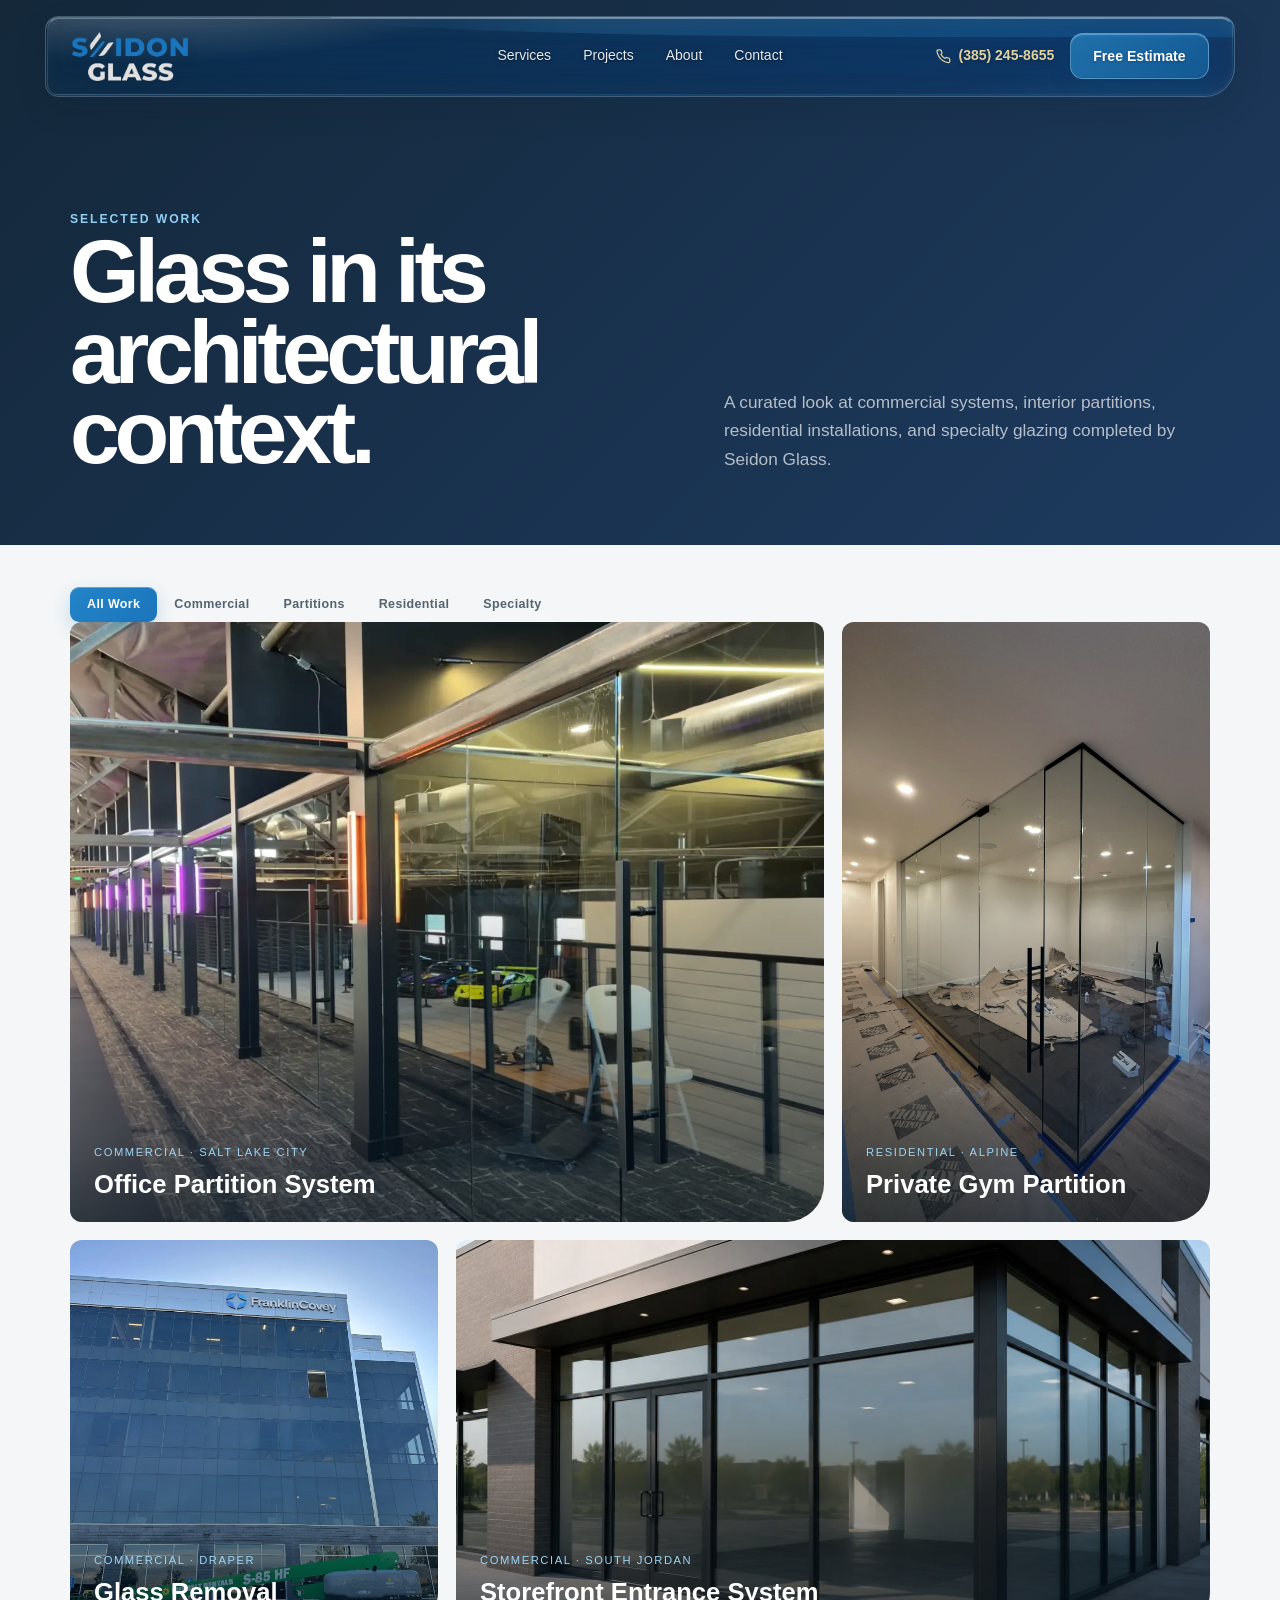
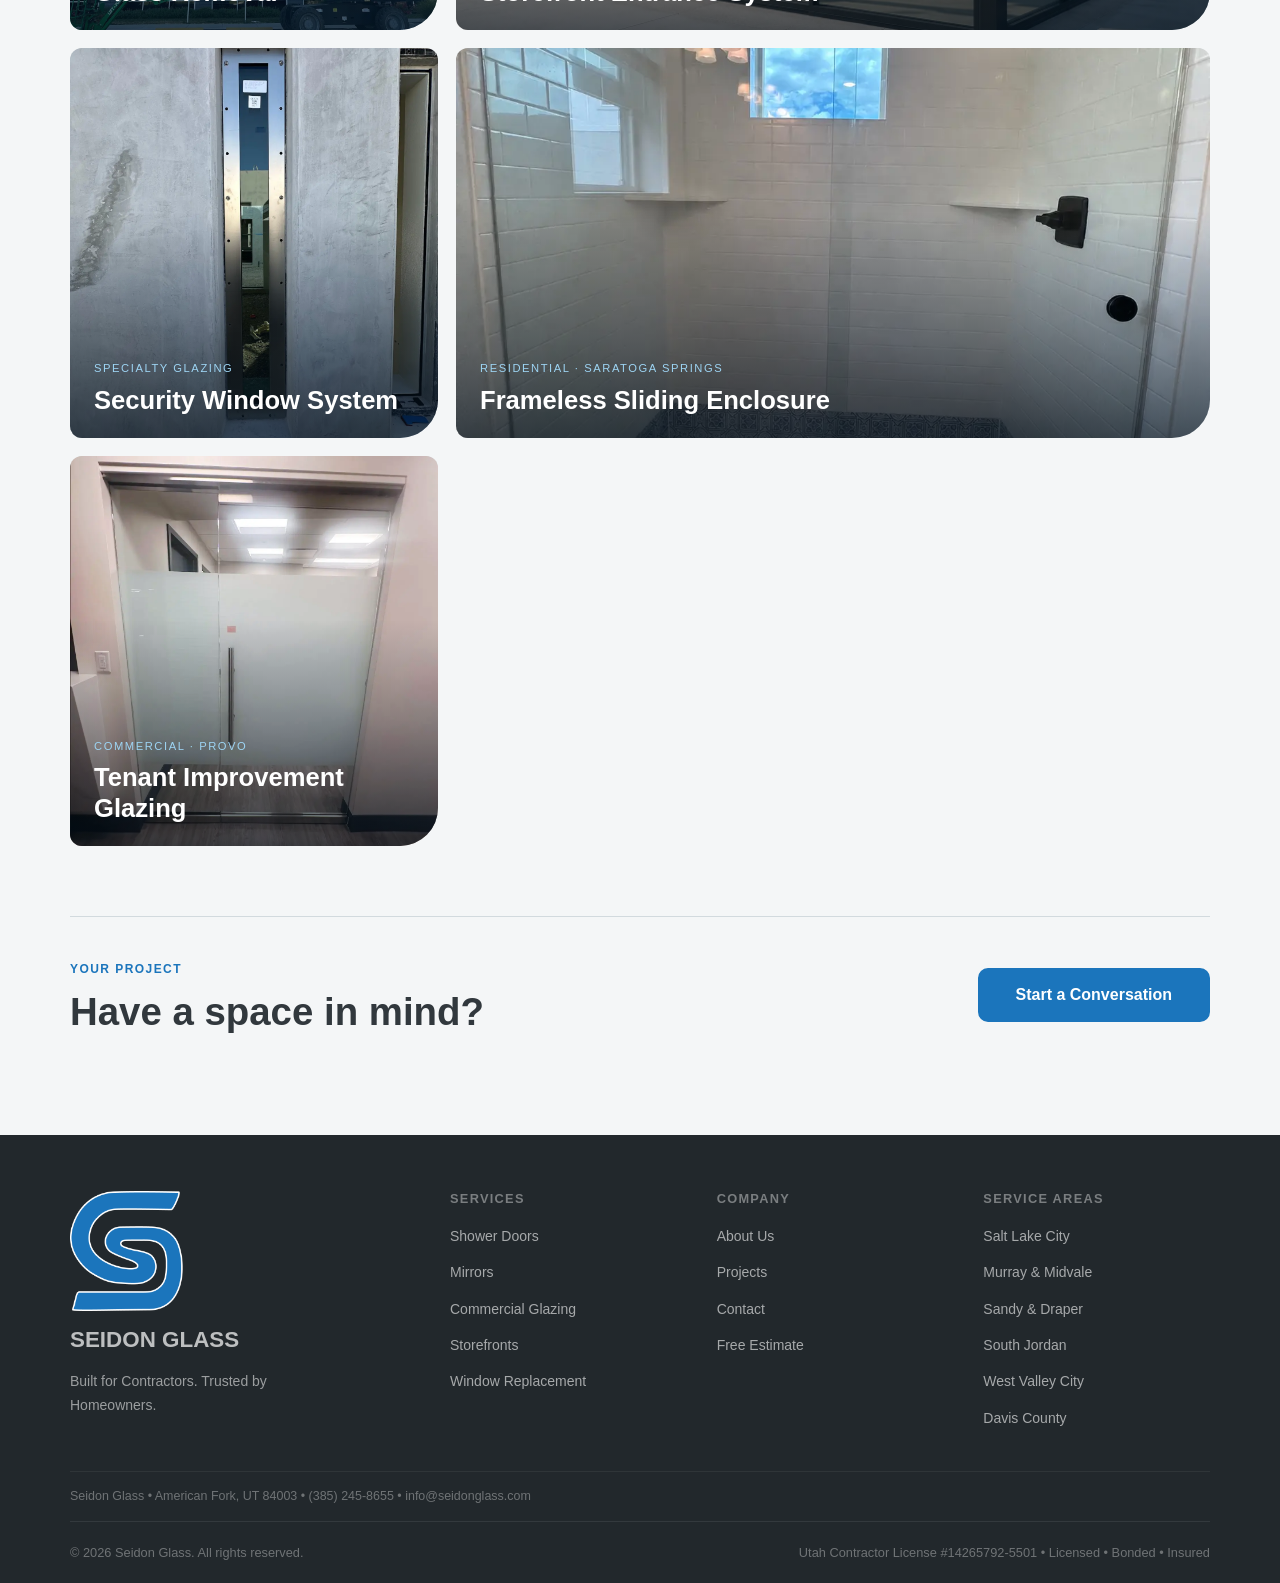
==== commit c53af6e5: "created about, contact, and project pages" ====
--- a/projects/index.html
+++ b/projects/index.html
@@ -1,268 +1,189 @@
-<!DOCTYPE html>
-<html lang="en">
-<head>
+<!doctype html><html lang="en"><head><meta charset="utf-8"><meta name="viewport" content="width=device-width,initial-scale=1"><title>Glass Project Portfolio | Seidon Glass Utah</title><meta name="description" content="Explore selected Seidon Glass residential and commercial glazing projects across Utah and surrounding areas."><link rel="stylesheet" href="../css/style.css"><link rel="stylesheet" href="../css/pages.css"></head><body>
 
-  <!-- Google Tag Manager -->
-<script>(function(w,d,s,l,i){w[l]=w[l]||[];w[l].push({'gtm.start':
-new Date().getTime(),event:'gtm.js'});var f=d.getElementsByTagName(s)[0],
-j=d.createElement(s),dl=l!='dataLayer'?'&l='+l:'';j.async=true;j.src=
-'https://www.googletagmanager.com/gtm.js?id='+i+dl;f.parentNode.insertBefore(j,f);
-})(window,document,'script','dataLayer','GTM-5BB7Z3CL');</script>
-<!-- End Google Tag Manager -->
+  
+  <header id="header">
+  <div class="container">
 
+    <!-- Main navigation row -->
+    <nav class="nav-inner" aria-label="Primary navigation">
 
-  <meta charset="UTF-8">
-  <meta name="viewport" content="width=device-width, initial-scale=1.0">
+      <!-- Logo -->
+      <a href="../index.html" class="logo" aria-label="Seidon Glass home">
+        <img
+          src="../images/logo.png"
+          alt="Seidon Glass"
+          class="logo-image"
+        >
+      </a>
+      <!-- Desktop navigation -->
+      <ul class="nav-links" role="list">
+        <li>
+          <a href="../services/index.html">Services</a>
+        </li>
 
-  <title>Project Gallery | Seidon Glass | Utah Glass Installation Portfolio</title>
-  <meta name="description" content="View Seidon Glass project photos including commercial glazing, curtain wall glass, office partitions, storefronts, shower enclosures, and residential glass work across Utah.">
-  <link rel="canonical" href="https://www.seidonglass.com/projects/">
+        <li>
+          <a href="../projects/index.html">Projects</a>
+        </li>
 
-  <link rel="preconnect" href="https://fonts.googleapis.com">
-  <link rel="preconnect" href="https://fonts.gstatic.com" crossorigin>
-  <link href="https://fonts.googleapis.com/css2?family=Montserrat:wght@700;800&family=Inter:wght@300;400;500;600&display=swap" rel="stylesheet">
+        <li>
+          <a href="../about.html">About</a>
+        </li>
 
-  <link rel="stylesheet" href="../css/style.css">
-</head>
-
-<body>
-
-<!-- Google Tag Manager (noscript) -->
-<noscript><iframe src="https://www.googletagmanager.com/ns.html?id=GTM-5BB7Z3CL"
-height="0" width="0" style="display:none;visibility:hidden"></iframe></noscript>
-<!-- End Google Tag Manager (noscript) -->
-
-<header id="header">
-  <div class="container">
-    <nav class="nav-inner">
-      <a href="../index.html" class="logo" aria-label="Seidon Glass Home">
-        <img src="../images/logo.png" alt="Seidon Glass" class="logo-image">
-      </a>
-
-      <ul class="nav-links" role="list">
-        <li><a href="../services/index.html">Services</a></li>
-        <li><a href="index.html">Projects</a></li>
-        <li><a href="../about.html">About</a></li>
-        <li><a href="../contact.html">Contact</a></li>
+        <li>
+          <a href="../contact.html">Contact</a>
+        </li>
       </ul>
 
+      <!-- Desktop calls to action -->
       <div class="nav-cta">
         <a class="nav-phone" href="tel:3852458655">
-          <svg viewBox="0 0 24 24" fill="none" stroke="currentColor" stroke-width="2" stroke-linecap="round" stroke-linejoin="round" aria-hidden="true"><path d="M22 16.92v3a2 2 0 01-2.18 2 19.79 19.79 0 01-8.63-3.07A19.5 19.5 0 014.69 12a19.79 19.79 0 01-3.07-8.67A2 2 0 013.6 1.27h3a2 2 0 012 1.72c.127.96.362 1.903.7 2.81a2 2 0 01-.45 2.11L7.91 8.81a16 16 0 006.29 6.29l.91-.95a2 2 0 012.11-.45c.907.338 1.85.573 2.81.7a2 2 0 011.72 2.02z"/></svg>
+          <svg
+            viewBox="0 0 24 24"
+            fill="none"
+            stroke="currentColor"
+            stroke-width="2"
+            stroke-linecap="round"
+            stroke-linejoin="round"
+            aria-hidden="true"
+          >
+            <path
+              d="M22 16.92v3a2 2 0 01-2.18 2 19.79 19.79 0 01-8.63-3.07A19.5 19.5 0 014.69 12a19.79 19.79 0 01-3.07-8.67A2 2 0 013.6 1.27h3a2 2 0 012 1.72c.127.96.362 1.903.7 2.81a2 2 0 01-.45 2.11L7.91 8.81a16 16 0 006.29 6.29l.91-.95a2 2 0 012.11-.45c.907.338 1.85.573 2.81.7a2 2 0 011.72 2.02z"
+            ></path>
+          </svg>
+
           (385) 245-8655
         </a>
-        <a href="../index.html#estimate" class="btn btn-primary">Free Estimate</a>
+
+        <a href="../contact.html" class="btn btn-primary">
+          Free Estimate
+        </a>
       </div>
 
-      <button class="hamburger" aria-label="Open menu" aria-expanded="false">
-        <span></span><span></span><span></span>
+      <!-- Mobile hamburger -->
+      <button
+        class="hamburger"
+        type="button"
+        aria-label="Open navigation"
+        aria-expanded="false"
+        aria-controls="mobile-navigation"
+      >
+        <span></span>
+        <span></span>
+        <span></span>
       </button>
+
     </nav>
 
-    <nav class="mobile-menu" aria-label="Mobile navigation">
-      <a href="../services/index.html">Services</a>
-      <a href="index.html">Projects</a>
-      <a href="../about.html">About</a>
-      <a href="../contact.html">Contact</a>
-      <a href="tel:3852458655" class="btn btn-gold">(385) 245-8655 — Call Us</a>
-      <a href="../index.html#estimate" class="btn btn-primary">Request Free Estimate</a>
+    <!-- Mobile navigation drawer -->
+    <nav
+      class="mobile-menu"
+      id="mobile-navigation"
+      aria-label="Mobile navigation"
+      aria-hidden="true"
+    >
+      <div class="mobile-menu-inner">
+        <div class="mobile-menu-links">
+
+          <a href="../services/index.html">Services</a>
+          <a href="../projects/index.html">Projects</a>
+          <a href="../about.html">About</a>
+          <a href="../contact.html">Contact</a>
+
+          <a href="tel:3852458655" class="btn btn-gold">
+            (385) 245-8655 — Call Us
+          </a>
+
+          <a href="../contact.html" class="btn btn-primary">
+            Request Free Estimate
+          </a>
+
+        </div>
+      </div>
     </nav>
+
   </div>
 </header>
 
+<main><section class="portfolio-hero"><div class="container portfolio-hero__grid"><div><span class="page-kicker">Selected Work</span><h1>Glass in its architectural context.</h1></div><p>A curated look at commercial systems, interior partitions, residential installations, and specialty glazing completed by Seidon Glass.</p></div></section>
+<section class="portfolio-shell"><div class="container"><div class="filter-rail" role="group" aria-label="Filter projects"><button class="portfolio-filter" data-filter="all" aria-pressed="true">All Work</button><button class="portfolio-filter" data-filter="commercial" aria-pressed="false">Commercial</button><button class="portfolio-filter" data-filter="partitions" aria-pressed="false">Partitions</button><button class="portfolio-filter" data-filter="residential" aria-pressed="false">Residential</button><button class="portfolio-filter" data-filter="specialty" aria-pressed="false">Specialty</button></div>
+<div class="portfolio-grid">
+  <article class="project-card project-card--wide project-card--tall" data-category="commercial partitions"><img src="../images/commercial_partition_offices_salt_lake_city.webp" alt="Commercial office glass partitions in Salt Lake City" loading="eager"><div class="project-card__meta"><span>Commercial · Salt Lake City</span><h2>Office Partition System</h2></div></article>
+  <article class="project-card project-card--tall" data-category="residential partitions"><img src="../images/residential_gym_partition_Alpine.webp" alt="Residential gym glass partition in Alpine" loading="lazy"><div class="project-card__meta"><span>Residential · Alpine</span><h2>Private Gym Partition</h2></div></article>
+  <article class="project-card" data-category="commercial specialty"><img src="../images/curtain_wall_glass_removal_Draper.webp" alt="Glass removal work in Draper" loading="lazy"><div class="project-card__meta"><span>Commercial · Draper</span><h2>Glass Removal</h2></div></article>
+  <article class="project-card project-card--wide" data-category="commercial"><img src="../images/storefront_system_south_jordan.webp" alt="Commercial storefront glazing in South Jordan" loading="lazy"><div class="project-card__meta"><span>Commercial · South Jordan</span><h2>Storefront Entrance System</h2></div></article>
+  <article class="project-card" data-category="commercial specialty"><img src="../images/commercial_security_windows_Nebraska.webp" alt="Commercial security window glazing" loading="lazy"><div class="project-card__meta"><span>Specialty Glazing</span><h2>Security Window System</h2></div></article>
+  <article class="project-card project-card--wide" data-category="residential"><img src="../images/frameless_sliding_door_shower_saratoga_springs.webp" alt="Frameless sliding shower enclosure in Saratoga Springs" loading="lazy"><div class="project-card__meta"><span>Residential · Saratoga Springs</span><h2>Frameless Sliding Enclosure</h2></div></article>
+  <article class="project-card" data-category="commercial partitions"><img src="../images/commercial_office_T.I._provo.webp" alt="Commercial office tenant improvement glass" loading="lazy"><div class="project-card__meta"><span>Commercial · Provo</span><h2>Tenant Improvement Glazing</h2></div></article>
+</div><div class="portfolio-cta"><div><span class="eyebrow">Your Project</span><h2>Have a space in mind?</h2></div><a class="btn btn-primary btn-lg" href="../contact.html">Start a Conversation</a></div></div></section></main>
 
-<section class="page-hero">
-  <div class="container">
-    <span class="eyebrow">Portfolio</span>
-    <h1>Selected Work</h1>
-    <p>A focused look at commercial and residential glass projects completed across Utah and surrounding areas.</p>
+
+  <!-- ================================================
+       FOOTER
+       Keep the NAP (Name, Address, Phone) here exactly as it appears
+       on your Google Business Profile — this is critical for local SEO.
+       ================================================ -->
+  <footer>
+    <div class="container">
+      <div class="footer-top">
+
+  <div class="footer-brand">
+  <a href="../index.html" class="footer-logo" aria-label="Seidon Glass Home">
+    <img
+      src="../images/monogram.png"
+      alt="Seidon Glass Monogram"
+      class="footer-logo-image">
+  </a>
+
+  <h3>SEIDON GLASS</h3>
+  <p>Built for Contractors. Trusted by Homeowners.</p>
   </div>
-</section>
 
-<section class="section">
-  <div class="container">
+        <div class="footer-col">
+          <h4>Services</h4>
+          <ul role="list">
+            <li><a href="../services/showers-enclosures.html">Shower Doors</a></li>
+            <li><a href="../services/mirrors.html">Mirrors</a></li>
+            <li><a href="../services/commercial_glazing.html">Commercial Glazing</a></li>
+            <li><a href="../services/storefront_systems.html">Storefronts</a></li>
+            <li><a href="../services/window&glass_replacement.html">Window Replacement</a></li>
+          </ul>
+        </div>
 
-    <div class="filter-bar" role="group" aria-label="Filter projects by type">
-      <button class="filter-btn active" data-filter="all">All</button>
-      <button class="filter-btn" data-filter="commercial">Commercial</button>
-      <button class="filter-btn" data-filter="office-partitions">Office Partitions</button>
-      <button class="filter-btn" data-filter="residential-glass">Residential Glass</button>
-      <button class="filter-btn" data-filter="glass-railings">Glass Railings</button>
-      <button class="filter-btn" data-filter="specialty-glazing">Specialty Glazing</button>
-    </div>
+        <div class="footer-col">
+          <h4>Company</h4>
+          <ul role="list">
+            <li><a href="../about.html">About Us</a></li>
+            <li><a href="../projects/index.html">Projects</a></li>
+            <li><a href="../contact.html">Contact</a></li>
+            <li><a href="../#estimate">Free Estimate</a></li>
+          </ul>
+        </div>
 
-    <div class="gallery-page-grid">
+        <div class="footer-col">
+          <h4>Service Areas</h4>
+          <ul role="list">
+            <li><a href="#">Salt Lake City</a></li>
+            <li><a href="#">Murray &amp; Midvale</a></li>
+            <li><a href="#">Sandy &amp; Draper</a></li>
+            <li><a href="#">South Jordan</a></li>
+            <li><a href="#">West Valley City</a></li>
+            <li><a href="#">Davis County</a></li>
+          </ul>
+        </div>
 
-      <article class="gallery-page-item commercial office-partitions">
-        <img
-          src="../images/commercial_partition_offices_salt_lake_city.webp"
-          alt="Commercial office glass partitions installed in Salt Lake City, Utah."
-          loading="lazy"
-          decoding="async"
-        >
-        <div class="gallery-page-overlay">
-          <strong>Commercial Office Build-Out</strong>
-          <span>Salt Lake City, UT</span>
-        </div>
-      </article>
-
-      <article class="gallery-page-item residential-glass">
-        <img
-          src="../images/residential_gym_partition_Alpine.webp"
-          alt="Residential gym partition in Alpine."
-          loading="lazy"
-          decoding="async"
-        >
-        <div class="gallery-page-overlay">
-          <strong>Residential Gym Partition — Alpine</strong>
-          <span>Utah</span>
-        </div>
-      </article>
-
-      <article class="gallery-page-item residential-glass glass-railings">
-        <img
-          src="../images/"
-          alt="Residential glass railing installation."
-          loading="lazy"
-          decoding="async"
-        >
-        <div class="gallery-page-overlay">
-          <strong>Residential Glass Railing Installation</strong>
-          <span>Utah</span>
-        </div>
-      </article>
-
-      <article class="gallery-page-item commercial specialty-glazing">
-        <img
-          src="../images/curtain_wall_glass_removal_Draper.webp"
-          alt="Commercial curtain wall glass removal in Draper, Utah."
-          loading="lazy"
-          decoding="async"
-        >
-        <div class="gallery-page-overlay">
-          <strong>Curtain Wall Glass Removal</strong>
-          <span>Draper, UT</span>
-        </div>
-      </article>
-
-      <article class="gallery-page-item commercial specialty-glazing">
-        <img
-          src="../images/commercial_security_windows_Nebraska.webp"
-          alt="Commercial security window glazing for a correctional facility."
-          loading="lazy"
-          decoding="async"
-        >
-        <div class="gallery-page-overlay">
-          <strong>Commercial Security Windows</strong>
-          <span>Nebraska</span>
-        </div>
-      </article>
-
-    </div>
-
-    <div style="text-align:center; margin-top:48px;">
-      <p style="color:var(--text-muted); margin:0 auto 20px;">
-        Have a glass project coming up? Let’s talk through the scope.
-      </p>
-      <a href="../index.html#estimate" class="btn btn-primary btn-lg">Get a Free Estimate</a>
-    </div>
-
-  </div>
-</section>
-
-<footer>
-  <div class="container">
-    <div class="footer-top">
-
-      <div class="footer-brand">
-        <a href="../index.html" class="footer-logo" aria-label="Seidon Glass Home">
-          <img src="../images/monogram.png" alt="Seidon Glass Monogram" class="footer-logo-image">
-        </a>
-        <h3>SEIDON GLASS</h3>
-        <p>Built for Contractors. Trusted by Homeowners.</p>
       </div>
 
-      <div class="footer-col">
-        <h4>Services</h4>
-        <ul role="list">
-          <li><a href="../services/shower-doors.html">Shower Doors</a></li>
-          <li><a href="../services/mirrors.html">Mirrors</a></li>
-          <li><a href="../services/commercial-glazing.html">Commercial Glazing</a></li>
-          <li><a href="../services/storefront.html">Storefronts</a></li>
-          <li><a href="../services/window-replacement.html">Window Replacement</a></li>
-        </ul>
+      <!-- NAP block — keep this consistent with Google Business Profile -->
+      <address class="footer-nap" style="font-style:normal; padding: 14px 0; border-top: 1px solid rgba(255,255,255,.06);">
+        Seidon Glass &bull; American Fork, UT 84003 &bull; <a href="tel:3852458655" style="color:inherit;">(385) 245-8655</a> &bull; <a href="mailto:info@seidonglass.com" style="color:inherit;">info@seidonglass.com</a>
+      </address>
+
+      <div class="footer-bottom">
+        <span>&copy; <script>document.write(new Date().getFullYear())</script> Seidon Glass. All rights reserved.</span>
+        <span>Utah Contractor License #14265792-5501 &bull; Licensed &bull; Bonded &bull; Insured</span>
       </div>
+    </div>
+  </footer>
+ 
 
-      <div class="footer-col">
-        <h4>Company</h4>
-        <ul role="list">
-          <li><a href="../about.html">About Us</a></li>
-          <li><a href="index.html">Projects</a></li>
-          <li><a href="../contact.html">Contact</a></li>
-          <li><a href="../index.html#estimate">Free Estimate</a></li>
-        </ul>
-      </div>
-
-      <div class="footer-col">
-        <h4>Service Areas</h4>
-        <ul role="list">
-          <li><a href="#">Salt Lake City</a></li>
-          <li><a href="#">Murray &amp; Midvale</a></li>
-          <li><a href="#">Sandy &amp; Draper</a></li>
-          <li><a href="#">South Jordan</a></li>
-          <li><a href="#">West Valley City</a></li>
-          <li><a href="#">Davis County</a></li>
-        </ul>
-      </div>
-
-    </div>
-
-    <address class="footer-nap" style="font-style:normal; padding:14px 0; border-top:1px solid rgba(255,255,255,.06);">
-      Seidon Glass &bull; American Fork, UT 84003 &bull;
-      <a href="tel:3852458655" style="color:inherit;">(385) 245-8655</a> &bull;
-      <a href="mailto:info@seidonglass.com" style="color:inherit;">info@seidonglass.com</a>
-    </address>
-
-    <div class="footer-bottom">
-      <span>&copy; <script>document.write(new Date().getFullYear())</script> Seidon Glass. All rights reserved.</span>
-      <span>Utah Contractor License #14265792-5501 &bull; Licensed &bull; Bonded &bull; Insured</span>
-    </div>
-  </div>
-</footer>
-
-
-<div class="sticky-cta" aria-label="Mobile contact bar">
-  <a href="tel:3852458655" class="cta-call" aria-label="Call Seidon Glass">Call Now</a>
-  <a href="../index.html#estimate" class="cta-quote" aria-label="Request a free estimate">Free Estimate</a>
-</div>
-
-
-<script src="https://cdn.jsdelivr.net/npm/gsap@3.13.0/dist/gsap.min.js"></script>
-<script src="https://cdn.jsdelivr.net/npm/gsap@3.13.0/dist/ScrollTrigger.min.js"></script>
-<script src="https://cdn.jsdelivr.net/npm/gsap@3.13.0/dist/ScrollToPlugin.min.js"></script>
-<script src="../js/main.js"></script>
-
-<script>
-  const filterButtons = document.querySelectorAll(".filter-btn");
-  const galleryItems = document.querySelectorAll(".gallery-page-item");
-
-  filterButtons.forEach(button => {
-    button.addEventListener("click", () => {
-      const filter = button.dataset.filter;
-
-      filterButtons.forEach(btn => btn.classList.remove("active"));
-      button.classList.add("active");
-
-      galleryItems.forEach(item => {
-        if (filter === "all" || item.classList.contains(filter)) {
-          item.style.display = "";
-        } else {
-          item.style.display = "none";
-        }
-      });
-    });
-  });
-</script>
-
-</body>
-</html>+<script src="../js/main.js" defer></script><script src="../js/projects.js" defer></script></body></html>
--- a/css/style.css
+++ b/css/style.css
@@ -108,38 +108,566 @@
 .btn-gold:hover { background: var(--accent-light); transform: translateY(-1px); box-shadow: var(--shadow-md); }
 .btn-lg { padding: 17px 36px; font-size: 1rem; }
 
-/* --- HEADER / NAV --- */
+/* =========================================================
+   SEIDON REFRACTIVE GLASS NAVIGATION
+   ========================================================= */
+
 #header {
   position: fixed;
-  inset: 0 0 auto;
+  top: 16px;
+  left: 0;
+  right: 0;
   z-index: 1000;
-  background: rgba(34,40,44,.94);
-  backdrop-filter: blur(10px);
-  -webkit-backdrop-filter: blur(10px);
-  border-bottom: 1px solid rgba(255,255,255,.08);
-  transition: box-shadow .3s ease;
-}
-#header.scrolled { box-shadow: var(--shadow-lg); }
-.nav-inner { display: flex; align-items: center; justify-content: space-between; height: var(--header-height); gap: 24px; }
-.logo { display: flex; align-items: center; flex-shrink: 0; }
-.logo-image { height: 48px; width: auto; max-width: 220px; }
-.nav-links { display: flex; align-items: center; gap: 4px; }
-.nav-links a { color: rgba(255,255,255,.8); font-size: .875rem; font-weight: var(--fw-medium); padding: 8px 14px; border-radius: var(--radius-sm); transition: color .2s ease, background .2s ease; }
-.nav-links a:hover { color: var(--white); background: rgba(255,255,255,.08); }
-.nav-cta { display: flex; align-items: center; gap: 14px; flex-shrink: 0; }
-.nav-phone { color: var(--accent); font-weight: var(--fw-semibold); font-size: .9rem; display: flex; align-items: center; gap: 6px; }
-.nav-phone svg { width: 15px; height: 15px; }
-.hamburger { display: none; background: none; border: none; cursor: pointer; padding: 8px; flex-direction: column; gap: 5px; }
-.hamburger span { width: 24px; height: 2px; background: var(--white); border-radius: 2px; transition: transform .3s ease, opacity .3s ease; }
-.hamburger.open span:nth-child(1) { transform: translateY(7px) rotate(45deg); }
-.hamburger.open span:nth-child(2) { opacity: 0; }
-.hamburger.open span:nth-child(3) { transform: translateY(-7px) rotate(-45deg); }
-.mobile-menu { display: none; flex-direction: column; background: var(--navy-dark); border-top: 1px solid rgba(255,255,255,.08); padding: 16px 20px 24px; gap: 4px; }
-.mobile-menu.open { display: flex; }
-.mobile-menu a { color: rgba(255,255,255,.85); font-size: 1rem; font-weight: var(--fw-medium); padding: 12px 8px; border-bottom: 1px solid rgba(255,255,255,.06); }
-.mobile-menu a:last-child { border: 0; }
-.mobile-menu .btn { margin-top: 12px; }
-
+
+  padding-inline: clamp(12px, 3.5vw, 54px);
+  pointer-events: none;
+}
+
+/* Main transparent glass pane */
+#header > .container {
+  position: relative;
+  isolation: isolate;
+
+  width: 100%;
+  max-width: 1280px;
+  margin-inline: auto;
+  padding-inline: clamp(16px, 2vw, 26px);
+
+  /*
+   * Very little dark pigment.
+   * Most of the navbar's appearance comes from blur,
+   * refraction highlights and the content behind it.
+   */
+
+  border: 1px solid rgba(224, 244, 255, 0.24);
+  border-radius: 13px 13px 30px 13px;
+
+backdrop-filter:
+  blur(30px)
+  saturate(155%)
+  brightness(108%)
+  contrast(102%);
+
+-webkit-backdrop-filter:
+  blur(30px)
+  saturate(155%)
+  brightness(108%)
+  contrast(102%);
+
+  box-shadow:
+  0 12px 34px rgba(5, 23, 36, 0.09),
+  inset 0 1px 0 rgba(255, 255, 255, 0.3),
+  inset 0 -1px 0 rgba(72, 160, 213, 0.14);
+
+  pointer-events: auto;
+  overflow: hidden;
+
+  transition:
+    max-width 500ms cubic-bezier(.22, 1, .36, 1),
+    background 400ms ease,
+    border-color 400ms ease,
+    box-shadow 400ms ease,
+    transform 500ms cubic-bezier(.22, 1, .36, 1);
+}
+
+/*
+ * Broad refraction across the pane.
+ * This creates a glass highlight without looking watery.
+ */
+/*
+ * Seidon brand sweep
+ * Inspired by the curved blue shape in the letterhead.
+ */
+#header > .container::before {
+  content: "";
+  position: absolute;
+  z-index: -1;
+
+  top: 0;
+  right: 0;
+
+  width: 76%;
+  height: 20px;
+
+  pointer-events: none;
+
+  background:
+    linear-gradient(
+      90deg,
+      rgba(74, 176, 235, 0),
+      rgba(68, 172, 233, 0.24) 28%,
+      rgba(30, 133, 202, 0.34) 68%,
+      rgba(23, 117, 188, 0.38)
+    );
+
+  /*
+   * This creates the descending letterhead-style curve.
+   */
+  border-bottom-left-radius: 68% 100%;
+  border-top-right-radius: 12px;
+
+  box-shadow:
+    inset 0 1px 0 rgba(223, 246, 255, 0.3),
+    0 5px 14px rgba(30, 139, 207, 0.06);
+
+  opacity: 0.8;
+}
+
+/*
+ * Specular glass edge and ambient reflections.
+ */
+#header > .container::after {
+  content: "";
+  position: absolute;
+  z-index: 4;
+  inset: 1px;
+
+  border-radius: 11px 11px 28px 11px;
+  pointer-events: none;
+
+  background:
+    radial-gradient(
+      42% 160% at 8% -55%,
+      rgba(255, 255, 255, 0.3),
+      transparent 72%
+    ),
+    radial-gradient(
+      28% 140% at 92% 160%,
+      rgba(77, 177, 232, 0.16),
+      transparent 75%
+    );
+
+  border-top: 1px solid rgba(255, 255, 255, 0.38);
+  border-left: 1px solid rgba(255, 255, 255, 0.14);
+  border-right: 1px solid rgba(89, 183, 235, 0.12);
+  border-bottom: 1px solid rgba(78, 165, 216, 0.18);
+
+  box-shadow:
+    inset 0 8px 18px rgba(255, 255, 255, 0.025),
+    inset 0 -8px 20px rgba(50, 144, 202, 0.035);
+}
+
+/* Scrolled state stays glass instead of becoming black */
+#header.scrolled > .container {
+  max-width: 1220px;
+
+  background:
+    linear-gradient(
+      118deg,
+      rgba(194, 225, 243, 0.18),
+      rgba(99, 161, 199, 0.11) 44%,
+      rgba(221, 240, 250, 0.12)
+    );
+
+  border-color: rgba(222, 243, 255, 0.3);
+
+  backdrop-filter:
+    blur(28px)
+    saturate(145%)
+    contrast(105%);
+
+  -webkit-backdrop-filter:
+    blur(28px)
+    saturate(145%)
+    contrast(105%);
+
+  box-shadow:
+    0 14px 42px rgba(5, 22, 34, 0.14),
+    inset 0 1px 0 rgba(255, 255, 255, 0.4),
+    inset 0 -1px 0 rgba(75, 164, 216, 0.16);
+
+  transform: translateY(-3px);
+}
+
+.nav-inner {
+  position: relative;
+  z-index: 5;
+
+  display: grid;
+  grid-template-columns:
+    minmax(190px, 1fr)
+    auto
+    minmax(360px, 1fr);
+
+  align-items: center;
+  column-gap: 24px;
+
+  height: 78px;
+
+  transition: height 400ms cubic-bezier(.22, 1, .36, 1);
+}
+
+.logo {
+  justify-self: start;
+}
+
+.nav-links {
+  justify-self: center;
+}
+
+.nav-cta {
+  justify-self: end;
+
+  display: flex;
+  flex-direction: row;
+  flex-wrap: nowrap;
+  align-items: center;
+  justify-content: flex-end;
+  gap: 16px;
+
+  min-width: max-content;
+}
+
+.nav-phone {
+  flex-shrink: 0;
+  white-space: nowrap;
+}
+
+.nav-cta .btn-primary {
+  flex-shrink: 0;
+  white-space: nowrap;
+}
+
+.nav-cta .btn-primary {
+  min-height: 44px;
+  padding: 0 19px;
+  font-size: 0.88rem;
+}
+
+#header.scrolled .nav-inner {
+  height: 68px;
+}
+
+/* Logo */
+.logo {
+  display: flex;
+  align-items: center;
+  flex-shrink: 0;
+}
+
+.logo-image {
+  width: auto;
+  height: 49px;
+  max-width: 205px;
+
+  filter: drop-shadow(0 2px 5px rgba(5, 20, 31, 0.18));
+
+  transition:
+    height 400ms cubic-bezier(.22, 1, .36, 1),
+    transform 250ms ease;
+}
+
+#header.scrolled .logo-image {
+  height: 43px;
+}
+
+.logo:hover .logo-image {
+  transform: scale(1.025);
+}
+
+/* Desktop links */
+.nav-links {
+  display: flex;
+  align-items: center;
+  gap: 2px;
+}
+
+.nav-links a {
+  position: relative;
+  display: block;
+
+  padding: 10px 15px;
+  border-radius: 10px;
+
+  color: rgba(255, 255, 255, 0.9);
+  font-size: 0.875rem;
+  font-weight: var(--fw-medium);
+
+  text-shadow:
+    0 1px 5px rgba(5, 18, 28, 0.36),
+    0 1px 1px rgba(5, 18, 28, 0.45);
+
+  transition:
+    color 220ms ease,
+    background-color 220ms ease,
+    transform 220ms ease;
+}
+
+.nav-links a::after {
+  content: "";
+  position: absolute;
+  left: 15px;
+  right: 15px;
+  bottom: 6px;
+  height: 1px;
+
+  background: linear-gradient(
+    90deg,
+    transparent,
+    var(--accent),
+    transparent
+  );
+
+  transform: scaleX(0);
+  transform-origin: center;
+  transition: transform 300ms cubic-bezier(.22, 1, .36, 1);
+}
+
+.nav-links a:hover,
+.nav-links a[aria-current="page"] {
+  color: #ffffff;
+  background: transparent;
+  box-shadow: none;
+  transform: translateY(-1px);
+}
+
+.nav-links a:hover::after,
+.nav-links a[aria-current="page"]::after {
+  transform: scaleX(1);
+}
+
+/* Phone and estimate button */
+.nav-phone {
+  display: flex;
+  align-items: center;
+  gap: 8px;
+
+  color: rgba(239, 220, 163, 0.94);
+  font-size: 0.875rem;
+  font-weight: var(--fw-semibold);
+
+  text-shadow: 0 1px 4px rgba(6, 19, 29, 0.4);
+
+  transition:
+    color 200ms ease,
+    transform 200ms ease;
+}
+
+.nav-phone:hover {
+  color: #fff3ca;
+  transform: translateY(-1px);
+}
+
+.nav-phone svg {
+  width: 15px;
+  height: 15px;
+}
+
+.nav-cta .btn-primary {
+  position: relative;
+  overflow: hidden;
+
+  min-height: 46px;
+  padding: 0 22px;
+
+  color: #ffffff;
+
+  background:
+    linear-gradient(
+      135deg,
+      rgba(42, 143, 205, 0.66),
+      rgba(23, 112, 177, 0.58)
+    );
+
+  border: 1px solid rgba(190, 231, 255, 0.36);
+  border-radius: 13px;
+
+  backdrop-filter: blur(12px) saturate(140%);
+  -webkit-backdrop-filter: blur(12px) saturate(140%);
+
+  box-shadow:
+    0 8px 22px rgba(7, 64, 104, 0.16),
+    inset 0 1px 0 rgba(255, 255, 255, 0.27),
+    inset 0 -1px 0 rgba(4, 62, 100, 0.18);
+
+  text-shadow: 0 1px 3px rgba(4, 31, 49, 0.34);
+
+  transition:
+    transform 250ms ease,
+    background 250ms ease,
+    border-color 250ms ease,
+    box-shadow 250ms ease;
+}
+
+.nav-cta .btn-primary:hover {
+  background:
+    linear-gradient(
+      135deg,
+      rgba(62, 164, 224, 0.76),
+      rgba(28, 123, 190, 0.68)
+    );
+
+  border-color: rgba(222, 244, 255, 0.52);
+
+  box-shadow:
+    0 11px 28px rgba(7, 64, 104, 0.22),
+    inset 0 1px 0 rgba(255, 255, 255, 0.34);
+
+  transform: translateY(-2px);
+}
+/* Hamburger */
+.hamburger {
+  display: none;
+
+  /* Keep a large accessible tap target */
+  width: 48px;
+  height: 48px;
+  padding: 0;
+
+  border: 0;
+  border-radius: 0;
+  background: transparent;
+  box-shadow: none;
+
+  cursor: pointer;
+
+  align-items: center;
+  justify-content: center;
+  flex-direction: column;
+  gap: 6px;
+
+  transition:
+    opacity 200ms ease,
+    transform 200ms ease;
+}
+
+.hamburger:hover {
+  background: transparent;
+  border-color: transparent;
+  opacity: 0.78;
+  transform: scale(1.04);
+}
+
+.hamburger:focus-visible {
+  outline: 2px solid rgba(132, 205, 244, 0.9);
+  outline-offset: 4px;
+  border-radius: 6px;
+}
+
+.hamburger span {
+  display: block;
+  width: 25px;
+  height: 3px;
+
+  border-radius: 999px;
+
+  background:
+    linear-gradient(
+      90deg,
+      rgba(126, 205, 246, 0.95),
+      #ffffff 48%,
+      rgba(198, 225, 241, 0.95)
+    );
+
+  box-shadow:
+    0 1px 4px rgba(5, 27, 43, 0.28);
+
+  transform-origin: center;
+
+  transition:
+    transform 350ms cubic-bezier(.22, 1, .36, 1),
+    opacity 200ms ease,
+    width 250ms ease;
+}
+
+.hamburger span:nth-child(1) {
+  width: 20px;
+  margin-left: 5px;
+}
+
+.hamburger span:nth-child(2) {
+  width: 27px;
+}
+
+.hamburger span:nth-child(3) {
+  width: 20px;
+  margin-right: 5px;
+}
+
+.hamburger.open span:nth-child(1) {
+  width: 26px;
+  margin: 0;
+  transform: translateY(9px) rotate(45deg);
+}
+
+.hamburger.open span:nth-child(2) {
+  opacity: 0;
+  transform: scaleX(0);
+}
+
+.hamburger.open span:nth-child(3) {
+  width: 26px;
+  margin: 0;
+  transform: translateY(-9px) rotate(-45deg);
+}
+
+/* Mobile glass drawer */
+.mobile-menu {
+  position: relative;
+  z-index: 2;
+  display: grid;
+  grid-template-rows: 0fr;
+
+  opacity: 0;
+  visibility: hidden;
+
+  border-top: 1px solid transparent;
+
+  transition:
+    grid-template-rows 450ms cubic-bezier(.22, 1, .36, 1),
+    opacity 250ms ease,
+    visibility 450ms,
+    border-color 250ms ease;
+}
+
+.mobile-menu > .mobile-menu-inner {
+  min-height: 0;
+  overflow: hidden;
+}
+
+.mobile-menu.open {
+  grid-template-rows: 1fr;
+  opacity: 1;
+  visibility: visible;
+  border-color: rgba(255, 255, 255, 0.1);
+}
+
+.mobile-menu-links {
+  display: flex;
+  flex-direction: column;
+  gap: 4px;
+  padding: 14px 0 20px;
+}
+
+.mobile-menu a {
+  color: rgba(255, 255, 255, 0.86);
+  padding: 12px 10px;
+  border-radius: 10px;
+  font-size: 1rem;
+  font-weight: var(--fw-medium);
+
+  transition:
+    color 200ms ease,
+    background-color 200ms ease,
+    transform 200ms ease;
+}
+
+.mobile-menu a:not(.btn):hover {
+  color: var(--white);
+  background: rgba(255, 255, 255, 0.08);
+  transform: translateX(4px);
+}
+
+.mobile-menu .btn {
+  margin-top: 6px;
+}
+
+/* Fallback when backdrop-filter is unavailable */
+@supports not ((backdrop-filter: blur(1px))) {
+  #header > .container {
+    background: rgba(28, 36, 42, 0.96);
+  }
+}
 
 /* --- HOMEPAGE HERO --- */
 #hero {
@@ -304,7 +832,6 @@
   background-clip: text;
 
   filter: drop-shadow(0 2px 12px rgba(8, 16, 28, .38));
-}
 .hero-sub { color: rgba(255,255,255,.88); font-size: 1.1rem; max-width: 24rem; margin-bottom: 36px; line-height: 1.7; animation: heroFadeUp .9s ease .22s both; }
 #hero .hero-actions { display: flex; flex-wrap: wrap; justify-content: flex-start; gap: 14px; margin-bottom: 56px; animation: heroFadeUp .9s ease .32s both; }
 .hero-trust { display: flex; flex-wrap: wrap; gap: 28px; align-items: center; }
@@ -326,11 +853,163 @@
 .showcase-media.is-leaving { opacity: 0 !important; transform: scale(.97) !important; transition: opacity 1.1s ease, transform 1.1s ease !important; }
 .showcase-media--commercial { object-position: center 40%; }
 .showcase-overlay { position: absolute; inset: 0; z-index: -1; background: linear-gradient(to right, rgba(8,16,28,.55), rgba(8,16,28,.15), rgba(8,16,28,.45)), linear-gradient(to top, rgba(8,16,28,.6), transparent 50%); }
-.showcase-card { position: absolute; left: 6vw; bottom: 8vh; width: min(400px, calc(100% - 40px)); padding: 28px 32px; border-radius: 24px; background: linear-gradient(145deg, rgba(255,255,255,.12), rgba(255,255,255,.055)); border: 1px solid rgba(255,255,255,.22); backdrop-filter: blur(18px) saturate(145%); -webkit-backdrop-filter: blur(18px) saturate(145%); box-shadow: 0 28px 70px rgba(0,0,0,.32), inset 0 1px 0 rgba(255,255,255,.45); }
-.showcase-card::before { content: ''; position: absolute; top: 0; left: 12%; right: 12%; height: 1px; background: linear-gradient(to right, transparent, rgba(255,255,255,.75), transparent); }
-.showcase-title { color: var(--white); font-size: clamp(1.6rem, 3vw, 2.6rem); margin: 0 0 14px; line-height: 1.15; }
-.showcase-text { color: rgba(255,255,255,.76); font-size: 1.05rem; }
-.showcase-link { display: inline-flex; margin-top: 24px; color: var(--accent); font-weight: var(--fw-bold); }
+/* =========================================================
+   DESKTOP LIQUID-GLASS SERVICE TILE
+   Matches the Seidon navbar material
+   ========================================================= */
+
+.showcase-card {
+  position: absolute;
+  isolation: isolate;
+  overflow: hidden;
+
+  left: 6vw;
+  bottom: 8vh;
+
+  width: min(400px, calc(100% - 40px));
+  padding: 32px 34px;
+
+  /*
+   * Same asymmetric architectural shape as the navbar.
+   */
+  border-radius: 13px 13px 30px 13px;
+
+  background:
+    linear-gradient(
+      112deg,
+      rgba(224, 242, 252, 0.13) 0%,
+      rgba(172, 215, 239, 0.105) 32%,
+      rgba(206, 233, 248, 0.09) 64%,
+      rgba(126, 193, 229, 0.12) 100%
+    );
+
+  border: 1px solid rgba(224, 244, 255, 0.24);
+
+  backdrop-filter:
+    blur(30px)
+    saturate(155%)
+    brightness(108%)
+    contrast(102%);
+
+  -webkit-backdrop-filter:
+    blur(30px)
+    saturate(155%)
+    brightness(108%)
+    contrast(102%);
+
+  box-shadow:
+    0 18px 48px rgba(5, 23, 36, 0.18),
+    inset 0 1px 0 rgba(255, 255, 255, 0.3),
+    inset 0 -1px 0 rgba(72, 160, 213, 0.14);
+}
+
+/* Keep the card content above the glass effects */
+.showcase-card > * {
+  position: relative;
+  z-index: 2;
+}
+
+/* Seidon letterhead-inspired blue sweep */
+.showcase-card::before {
+  content: "";
+  position: absolute;
+  z-index: 0;
+
+  top: 0;
+  right: 0;
+
+  width: 82%;
+  height: 18px;
+
+  pointer-events: none;
+
+  background:
+    linear-gradient(
+      90deg,
+      rgba(74, 176, 235, 0),
+      rgba(68, 172, 233, 0.24) 28%,
+      rgba(30, 133, 202, 0.34) 68%,
+      rgba(23, 117, 188, 0.38)
+    );
+
+  border-bottom-left-radius: 68% 100%;
+  border-top-right-radius: 12px;
+
+  box-shadow:
+    inset 0 1px 0 rgba(223, 246, 255, 0.3),
+    0 5px 14px rgba(30, 139, 207, 0.06);
+
+  opacity: 0.8;
+}
+
+/* Bright refracted glass edge */
+.showcase-card::after {
+  content: "";
+  position: absolute;
+  z-index: 3;
+  inset: 1px;
+
+  border-radius: 11px 11px 28px 11px;
+  pointer-events: none;
+
+  background:
+    radial-gradient(
+      60% 130% at 5% -35%,
+      rgba(255, 255, 255, 0.22),
+      transparent 70%
+    ),
+    radial-gradient(
+      42% 120% at 100% 130%,
+      rgba(77, 177, 232, 0.13),
+      transparent 75%
+    );
+
+  border-top: 1px solid rgba(255, 255, 255, 0.38);
+  border-left: 1px solid rgba(255, 255, 255, 0.14);
+  border-right: 1px solid rgba(89, 183, 235, 0.12);
+  border-bottom: 1px solid rgba(78, 165, 216, 0.18);
+
+  box-shadow:
+    inset 0 8px 18px rgba(255, 255, 255, 0.025),
+    inset 0 -8px 20px rgba(50, 144, 202, 0.035);
+}
+.showcase-title {
+  color: var(--white);
+  font-size: clamp(1.6rem, 3vw, 2.6rem);
+  margin: 0 0 14px;
+  line-height: 1.15;
+
+  text-shadow:
+    0 2px 10px rgba(4, 17, 27, 0.34),
+    0 1px 2px rgba(4, 17, 27, 0.45);
+}
+
+.showcase-text {
+  color: rgba(255, 255, 255, 0.82);
+  font-size: 1.05rem;
+
+  text-shadow:
+    0 1px 5px rgba(4, 17, 27, 0.38);
+}
+
+.showcase-link {
+  display: inline-flex;
+  margin-top: 24px;
+
+  color: #e0bd68;
+  font-weight: var(--fw-bold);
+
+  text-shadow: 0 1px 4px rgba(4, 17, 27, 0.35);
+
+  transition:
+    color 200ms ease,
+    transform 200ms ease;
+}
+
+.showcase-link:hover {
+  color: #ffe2a0;
+  transform: translateX(4px);
+}
 .showcase-progress { position: absolute; right: 6vw; bottom: 10vh; display: flex; gap: 10px; }
 .showcase-progress button { width: 32px; height: 4px; border: 0; border-radius: 999px; background: rgba(255,255,255,.25); cursor: pointer; overflow: hidden; transition: width .3s ease, background .3s ease; }
 .showcase-progress button.is-active { width: 56px; background: var(--accent); }
@@ -406,7 +1085,11 @@
 .form-success { display: none; text-align: center; padding: 20px; background: #EDF7F0; border: 1px solid #A3D9B1; border-radius: var(--radius); color: #1A6B38; font-weight: var(--fw-medium); margin-top: 16px; }
 
 /* --- SERVICE / AD LANDING PAGES --- */
-.page-hero { background: linear-gradient(135deg, var(--navy-dark), var(--steel)); padding: 130px 0 70px; text-align: center; }
+.page-hero {
+  background: linear-gradient(135deg, var(--navy-dark), var(--steel));
+  padding: calc(var(--header-height) + 90px) 0 70px;
+  text-align: center;
+}
 .page-hero .eyebrow { color: var(--accent); }
 .page-hero h1 { color: var(--white); max-width: 1100px; margin: 0 auto 16px; font-size: clamp(2.5rem, 5vw, 4rem); }
 .page-hero p { color: rgba(255,255,255,.7); max-width: 760px; margin: 0 auto; }
@@ -463,6 +1146,38 @@
     --section-pad: 60px;
   }
 
+#header > .container {
+  border-radius: 14px 14px 22px 14px;
+}
+
+#header > .container::before {
+  width: 82%;
+  height: 14px;
+}
+
+#header > .container::after {
+  border-radius: 12px 12px 20px 12px;
+}
+
+.nav-inner {
+  display: flex;
+  justify-content: space-between;
+  height: 66px;
+}
+
+#header.scrolled .nav-inner {
+  height: 60px;
+}
+
+.logo-image {
+  height: 42px;
+  max-width: 180px;
+}
+
+#header.scrolled .logo-image {
+  height: 38px;
+}
+
   .nav-links,
   .nav-cta {
     display: none;
@@ -653,9 +1368,9 @@
     gap: 18px;
   }
 
-  .page-hero {
-    padding: 58px 0 48px;
-  }
+.page-hero {
+  padding: 118px 0 56px;
+}
 
   .page-hero h1 {
     font-size: 2.15rem;
@@ -822,6 +1537,35 @@
   .sticky-cta a {
     font-size: .82rem;
   }
+
+  .page-hero {
+  padding-top: 110px;
+}
+}
+
+@media (max-width: 480px) {
+  #header {
+    top: 8px;
+    padding-inline: 8px;
+  }
+
+  #header > .container {
+    padding-inline: 12px;
+    border-radius: 14px;
+  }
+
+  .logo-image {
+    height: 38px;
+    max-width: 160px;
+  }
+
+  .mobile-menu-links {
+    padding-bottom: 14px;
+  }
+
+  #header > .container::after {
+  border-radius: 12px;
+}
 }
 
 
--- a/css/pages.css
+++ b/css/pages.css
@@ -0,0 +1,359 @@
+/* SEIDON GLASS — About, Contact, and Portfolio pages */
+:root { --page-ink:#182736; --page-blue:#1b75bc; --page-gold:#c8a35d; }
+
+.editorial-hero { position:relative; min-height:78svh; display:flex; align-items:flex-end; overflow:hidden; background:#142638; color:#fff; }
+.editorial-hero__media { position:absolute; inset:0; width:100%; height:100%; object-fit:cover; }
+.editorial-hero::after { content:""; position:absolute; inset:0; background:linear-gradient(90deg,rgba(11,25,39,.86),rgba(16,40,61,.52) 52%,rgba(11,22,32,.24)),linear-gradient(0deg,rgba(9,22,34,.62),transparent 58%); }
+.editorial-hero__content { position:relative; z-index:2; padding:clamp(150px,18vw,230px) 0 clamp(70px,9vw,120px); max-width:820px; }
+.editorial-hero h1 { font-size:clamp(3rem,7vw,6.6rem); line-height:.94; letter-spacing:-.055em; margin:12px 0 24px; }
+.editorial-hero p { max-width:650px; color:rgba(255,255,255,.78); font-size:clamp(1rem,1.6vw,1.25rem); }
+.page-kicker { color:#91cef2; text-transform:uppercase; letter-spacing:.16em; font-size:.76rem; font-weight:700; }
+/* =========================================================
+   ABOUT — ARCHITECTURAL INTRODUCTION
+   Distinct from the photographic homepage hero
+   ========================================================= */
+
+.about-hero {
+  position: relative;
+  overflow: hidden;
+
+  padding:
+    clamp(155px, 15vw, 220px)
+    0
+    clamp(78px, 9vw, 118px);
+
+  color: #ffffff;
+
+  background:
+    radial-gradient(
+      circle at 82% 26%,
+      rgba(69, 160, 216, 0.2),
+      transparent 32%
+    ),
+    linear-gradient(
+      132deg,
+      #122638,
+      #1d3a5f
+    );
+}
+
+/* Abstract architectural glass panes */
+.about-hero::before,
+.about-hero::after {
+  content: "";
+  position: absolute;
+  pointer-events: none;
+
+  border: 1px solid rgba(159, 215, 245, 0.18);
+
+  background:
+    linear-gradient(
+      135deg,
+      rgba(217, 240, 252, 0.08),
+      rgba(71, 151, 200, 0.025)
+    );
+
+  backdrop-filter: blur(12px);
+  -webkit-backdrop-filter: blur(12px);
+
+  transform: skewX(-12deg);
+}
+
+.about-hero::before {
+  width: 38vw;
+  height: 74%;
+
+  top: 14%;
+  right: 9vw;
+
+  border-radius: 10px 10px 70px 10px;
+}
+
+.about-hero::after {
+  width: 23vw;
+  height: 54%;
+
+  right: -4vw;
+  bottom: -12%;
+
+  border-radius: 60px 10px 10px 10px;
+}
+
+.about-hero__grid {
+  position: relative;
+  z-index: 2;
+
+  display: grid;
+  grid-template-columns:
+    minmax(0, 1.15fr)
+    minmax(300px, 0.65fr);
+
+  gap: clamp(50px, 9vw, 130px);
+  align-items: end;
+}
+
+.about-hero h1 {
+  max-width: 760px;
+
+  margin: 14px 0 26px;
+
+  font-size: clamp(2.8rem, 5vw, 5.1rem);
+  line-height: 0.98;
+  letter-spacing: -0.048em;
+}
+
+.about-hero__intro {
+  max-width: 640px;
+
+  color: rgba(255, 255, 255, 0.7);
+
+  font-size: clamp(1rem, 1.35vw, 1.16rem);
+  line-height: 1.7;
+}
+
+.about-signature {
+  padding: 26px 0 8px 28px;
+  border-left: 1px solid rgba(255, 255, 255, 0.22);
+}
+
+.about-signature span {
+  display: block;
+  margin-bottom: 12px;
+
+  color: #8ecdf0;
+
+  font-size: 0.7rem;
+  font-weight: 700;
+  letter-spacing: 0.14em;
+  text-transform: uppercase;
+}
+
+.about-signature strong {
+  display: block;
+  margin-bottom: 10px;
+  font-size: 1.15rem;
+}
+
+.about-signature p {
+  color: rgba(255, 255, 255, 0.58);
+  font-size: 0.92rem;
+}
+
+.story-grid { display:grid; grid-template-columns:minmax(0,1.05fr) minmax(0,.95fr); gap:clamp(48px,8vw,110px); align-items:center; }
+.story-image { min-height:620px; border-radius:14px 14px 70px 14px; overflow:hidden; background:#e8edf1; }
+.story-image img { width:100%; height:100%; min-height:620px; object-fit:cover; }
+.story-copy h2 { font-size:clamp(2.3rem,4.7vw,4.8rem); letter-spacing:-.045em; margin:12px 0 28px; }
+.story-copy p { color:#65707a; margin-bottom:18px; }
+
+.principles { display:grid; grid-template-columns:repeat(3,1fr); border-top:1px solid #d8e0e5; }
+.principle { padding:34px clamp(18px,3vw,42px) 12px 0; }
+.principle + .principle { padding-left:clamp(18px,3vw,42px); border-left:1px solid #d8e0e5; }
+.principle__number { color:var(--page-gold); font-size:.75rem; font-weight:800; letter-spacing:.15em; }
+.principle h3 { margin:18px 0 10px; font-size:1.35rem; }
+.principle p { color:#6e7882; font-size:.95rem; }
+
+.craft-feature { position:relative; min-height:720px; display:flex; align-items:flex-end; overflow:hidden; background:#102235; color:#fff; }
+.craft-feature > img { position:absolute; inset:0; width:100%; height:100%; object-fit:cover; }
+.craft-feature::after { content:""; position:absolute; inset:0; background:linear-gradient(0deg,rgba(6,18,29,.78),rgba(6,18,29,.1) 72%); }
+.craft-glass { position:relative; z-index:2; width:min(620px,calc(100% - 40px)); margin:0 0 6vw 6vw; padding:clamp(28px,4vw,52px); border:1px solid rgba(224,244,255,.25); border-radius:13px 13px 46px 13px; background:linear-gradient(112deg,rgba(224,242,252,.14),rgba(126,193,229,.11)); backdrop-filter:blur(28px) saturate(150%); box-shadow:0 20px 58px rgba(3,18,30,.28),inset 0 1px rgba(255,255,255,.32); }
+.craft-glass h2 { margin:10px 0 16px; font-size:clamp(2.1rem,4vw,4rem); }
+.craft-glass p { color:rgba(255,255,255,.78); }
+
+.company-stats { display:grid; grid-template-columns:repeat(4,1fr); gap:1px; background:#dae2e7; border:1px solid #dae2e7; }
+.company-stat { background:#fff; padding:36px 24px; }
+.company-stat strong { display:block; font-size:clamp(2rem,4vw,4rem); line-height:1; color:var(--page-ink); }
+.company-stat span { display:block; margin-top:10px; color:#78828b; font-size:.75rem; text-transform:uppercase; letter-spacing:.13em; }
+
+.contact-hero { min-height:100svh; padding:clamp(145px,14vw,200px) 0 90px; background:radial-gradient(circle at 80% 20%,rgba(47,139,200,.24),transparent 36%),linear-gradient(135deg,#132536,#1d3a5f); color:#fff; }
+.contact-layout { display:grid; grid-template-columns:minmax(0,.82fr) minmax(460px,1.18fr); gap:clamp(48px,8vw,120px); align-items:start; }
+.contact-intro { position:sticky; top:130px; }
+.contact-intro h1 { font-size:clamp(3.2rem,6.5vw,6.4rem); line-height:.93; letter-spacing:-.055em; margin:14px 0 26px; max-width: 620px; font-size: clamp(3rem, 5.5vw, 5.6rem);}
+.contact-intro > p { color:rgba(255,255,255,.7); font-size:1.1rem; }
+.contact-direct { display:grid; gap:14px; margin-top:38px; }
+.contact-direct a { display:flex; justify-content:space-between; gap:20px; padding:16px 0; border-bottom:1px solid rgba(255,255,255,.15); color:rgba(255,255,255,.82); }
+.contact-direct span { color:#8bc9ed; font-size:.72rem; text-transform:uppercase; letter-spacing:.12em; }
+
+.estimate-glass { padding:clamp(28px,4vw,54px); border:1px solid rgba(225,244,255,.24); border-radius:14px 14px 64px 14px; background:linear-gradient(120deg,rgba(224,242,252,.16),rgba(126,193,229,.10)); backdrop-filter:blur(28px) saturate(150%); box-shadow:0 28px 80px rgba(2,14,24,.26),inset 0 1px rgba(255,255,255,.3); }
+.estimate-glass h2 { font-size:clamp(1.8rem,3vw,3rem); margin-bottom:8px; }
+.estimate-glass > p { color:rgba(255,255,255,.64); margin-bottom:28px; }
+.estimate-form-grid { display:grid; grid-template-columns:1fr 1fr; gap:18px; }
+.estimate-field { display:flex; flex-direction:column; gap:7px; }
+.estimate-field--wide { grid-column:1/-1; }
+.estimate-field label { font-size:.75rem; text-transform:uppercase; letter-spacing:.1em; color:rgba(255,255,255,.68); }
+.estimate-field input,.estimate-field select,.estimate-field textarea { width:100%; border:1px solid rgba(255,255,255,.18); border-radius:9px; padding:14px 15px; color:#fff; background:rgba(8,27,43,.24); font:inherit; }
+.estimate-field select option { color:#1e2d38; }
+.estimate-field textarea { min-height:130px; resize:vertical; }
+.estimate-field input:focus,.estimate-field select:focus,.estimate-field textarea:focus { outline:none; border-color:#78c3ee; box-shadow:0 0 0 3px rgba(67,161,216,.15); }
+.estimate-submit { width:100%; margin-top:22px; min-height:54px; }
+.expectations { display:grid; grid-template-columns:repeat(4,1fr); gap:24px; counter-reset:step; }
+.expectation { counter-increment:step; border-top:1px solid #cfd9df; padding-top:24px; }
+.expectation::before { content:"0" counter(step); color:var(--page-gold); font-weight:800; letter-spacing:.12em; }
+.expectation h3 { margin:14px 0 8px; font-size:1rem; }
+.expectation p { color:#737d86; font-size:.9rem; }
+
+.portfolio-hero { padding:clamp(150px,16vw,220px) 0 72px; background:linear-gradient(135deg,#14283a,#1d3a5f); color:#fff; }
+.portfolio-hero__grid { display:grid; grid-template-columns:1.1fr .9fr; align-items:end; gap:60px; }
+.portfolio-hero h1 { font-size:clamp(3.3rem,7vw,7rem); line-height:.9; letter-spacing:-.06em; }
+.portfolio-hero p { color:rgba(255,255,255,.68); font-size:1.08rem; }
+.portfolio-shell { padding:42px 0 100px; background:#f4f6f7; }
+.filter-rail {
+  position: sticky;
+  top: 118px;
+
+  z-index: 50;       /* add */
+  isolation: isolate; /* add */
+}
+.filter-rail::-webkit-scrollbar { display:none; }
+.projects-grid,
+.project-card {
+  position: relative;
+  z-index: 1;
+}
+.projects-filter-section {
+  position: relative;
+  z-index: 20;
+}
+.portfolio-filter { border:0; border-radius:9px; padding:11px 17px; color:#53636f; background:transparent; font:600 .78rem/1 Inter,sans-serif; letter-spacing:.03em; white-space:nowrap; cursor:pointer; transition:color .2s,background .2s,transform .2s; }
+.portfolio-filter:hover { color:#12283a; transform:translateY(-1px); }
+.portfolio-filter[aria-pressed="true"] { color:#fff; background:linear-gradient(135deg,#2384c6,#1b75bc); box-shadow:0 7px 18px rgba(27,117,188,.22),inset 0 1px rgba(255,255,255,.28); }
+.portfolio-grid { display:grid; grid-template-columns:repeat(12,1fr); grid-auto-flow:dense; gap:18px; }
+.project-card { grid-column:span 4; min-height:390px; position:relative; overflow:hidden; border-radius:12px 12px 38px 12px; background:#dfe5e8; transition:opacity .35s,transform .45s cubic-bezier(.22,1,.36,1); }
+.project-card--wide { grid-column:span 8; }
+.project-card--tall { min-height:600px; }
+.project-card[hidden] { display:none; }
+.project-card img { width:100%; height:100%; position:absolute; inset:0; object-fit:cover; transition:transform .8s cubic-bezier(.22,1,.36,1),filter .5s; }
+.project-card::after { content:""; position:absolute; inset:0; background:linear-gradient(0deg,rgba(5,18,29,.84),transparent 58%); opacity:.82; transition:opacity .4s; }
+.project-card:hover img { transform:scale(1.035); filter:saturate(1.05); }
+.project-card__meta { position:absolute; z-index:2; inset:auto 24px 22px; color:#fff; }
+.project-card__meta span { display:block; color:#9dd4f3; font-size:.7rem; text-transform:uppercase; letter-spacing:.14em; margin-bottom:7px; }
+.project-card__meta h2 { font-size:clamp(1.25rem,2vw,2rem); }
+.portfolio-cta { display:flex; justify-content:space-between; align-items:center; gap:30px; margin-top:70px; padding-top:38px; border-top:1px solid #d2dade; }
+
+@media(max-width:900px){
+  .about-hero__grid {
+  grid-template-columns: 1fr;
+}
+  .story-grid,.contact-layout,.portfolio-hero__grid { grid-template-columns:1fr; }
+  .story-image,.story-image img { min-height:480px; }
+  .principles,.company-stats,.expectations { grid-template-columns:1fr 1fr; }
+  .contact-intro { position:static; }
+  .project-card,.project-card--wide { grid-column:span 6; }
+  .filter-rail {
+    position: relative;
+    top: auto;
+    z-index: 50;
+  }
+}
+@media(max-width:700px){
+  .about-hero {
+  padding: 138px 0 74px;
+}
+
+.about-hero::before {
+  width: 72vw;
+  right: -24vw;
+  opacity: 0.7;
+}
+
+.about-hero::after {
+  display: none;
+}
+
+.about-hero h1 {
+  max-width: 520px;
+
+  font-size: clamp(2.65rem, 12vw, 3.75rem);
+  line-height: 1;
+  letter-spacing: -0.045em;
+}
+
+.about-hero__intro {
+  font-size: 0.98rem;
+  line-height: 1.65;
+}
+
+.about-signature {
+  padding: 22px 0 0;
+
+  border-top: 1px solid rgba(255, 255, 255, 0.18);
+  border-left: 0;
+}
+
+  .contact-intro h1 {
+    max-width: 500px;
+    font-size: clamp(2.8rem, 12vw, 4rem);
+  }
+
+  .contact-hero {
+    padding-top: 135px;
+  }
+
+  .estimate-glass {
+    padding: 26px 20px;
+    border-radius: 12px 12px 34px 12px;
+  }
+  .editorial-hero { min-height:680px; }
+  .editorial-hero__content { padding-top:140px; }
+
+  /* =========================================================
+   CENTERED MOBILE FOOTER
+   ========================================================= */
+
+footer .footer-top {
+  grid-template-columns: 1fr;
+
+  justify-items: center;
+  gap: 38px;
+
+  text-align: center;
+}
+
+footer .footer-brand {
+  max-width: 420px;
+
+  padding-right: 0;
+
+  align-items: center;
+  text-align: center;
+}
+
+footer .footer-logo {
+  margin-inline: auto;
+}
+
+footer .footer-col {
+  width: 100%;
+  text-align: center;
+}
+
+footer .footer-col ul {
+  align-items: center;
+}
+
+footer .footer-nap {
+  text-align: center;
+  line-height: 1.8;
+}
+
+footer .footer-bottom {
+  align-items: center;
+  justify-content: center;
+
+  text-align: center;
+}
+footer .footer-logo-image {
+  height: 82px;
+}
+  .story-image,.story-image img { min-height:400px; }
+  .principles,.company-stats,.expectations,.estimate-form-grid { grid-template-columns:1fr; }
+  .principle + .principle { padding-left:0; border-left:0; }
+  .craft-feature { min-height:620px; }
+  .craft-glass { margin:20px; }
+  .contact-layout { gap:38px; }
+  .estimate-field--wide { grid-column:auto; }
+  .portfolio-hero { padding-top:128px; }
+  .portfolio-grid { gap:12px; }
+  .project-card,.project-card--wide { grid-column:1/-1; min-height:420px; }
+  .project-card--tall { min-height:520px; }
+  .portfolio-cta { align-items:flex-start; flex-direction:column; }
+}
